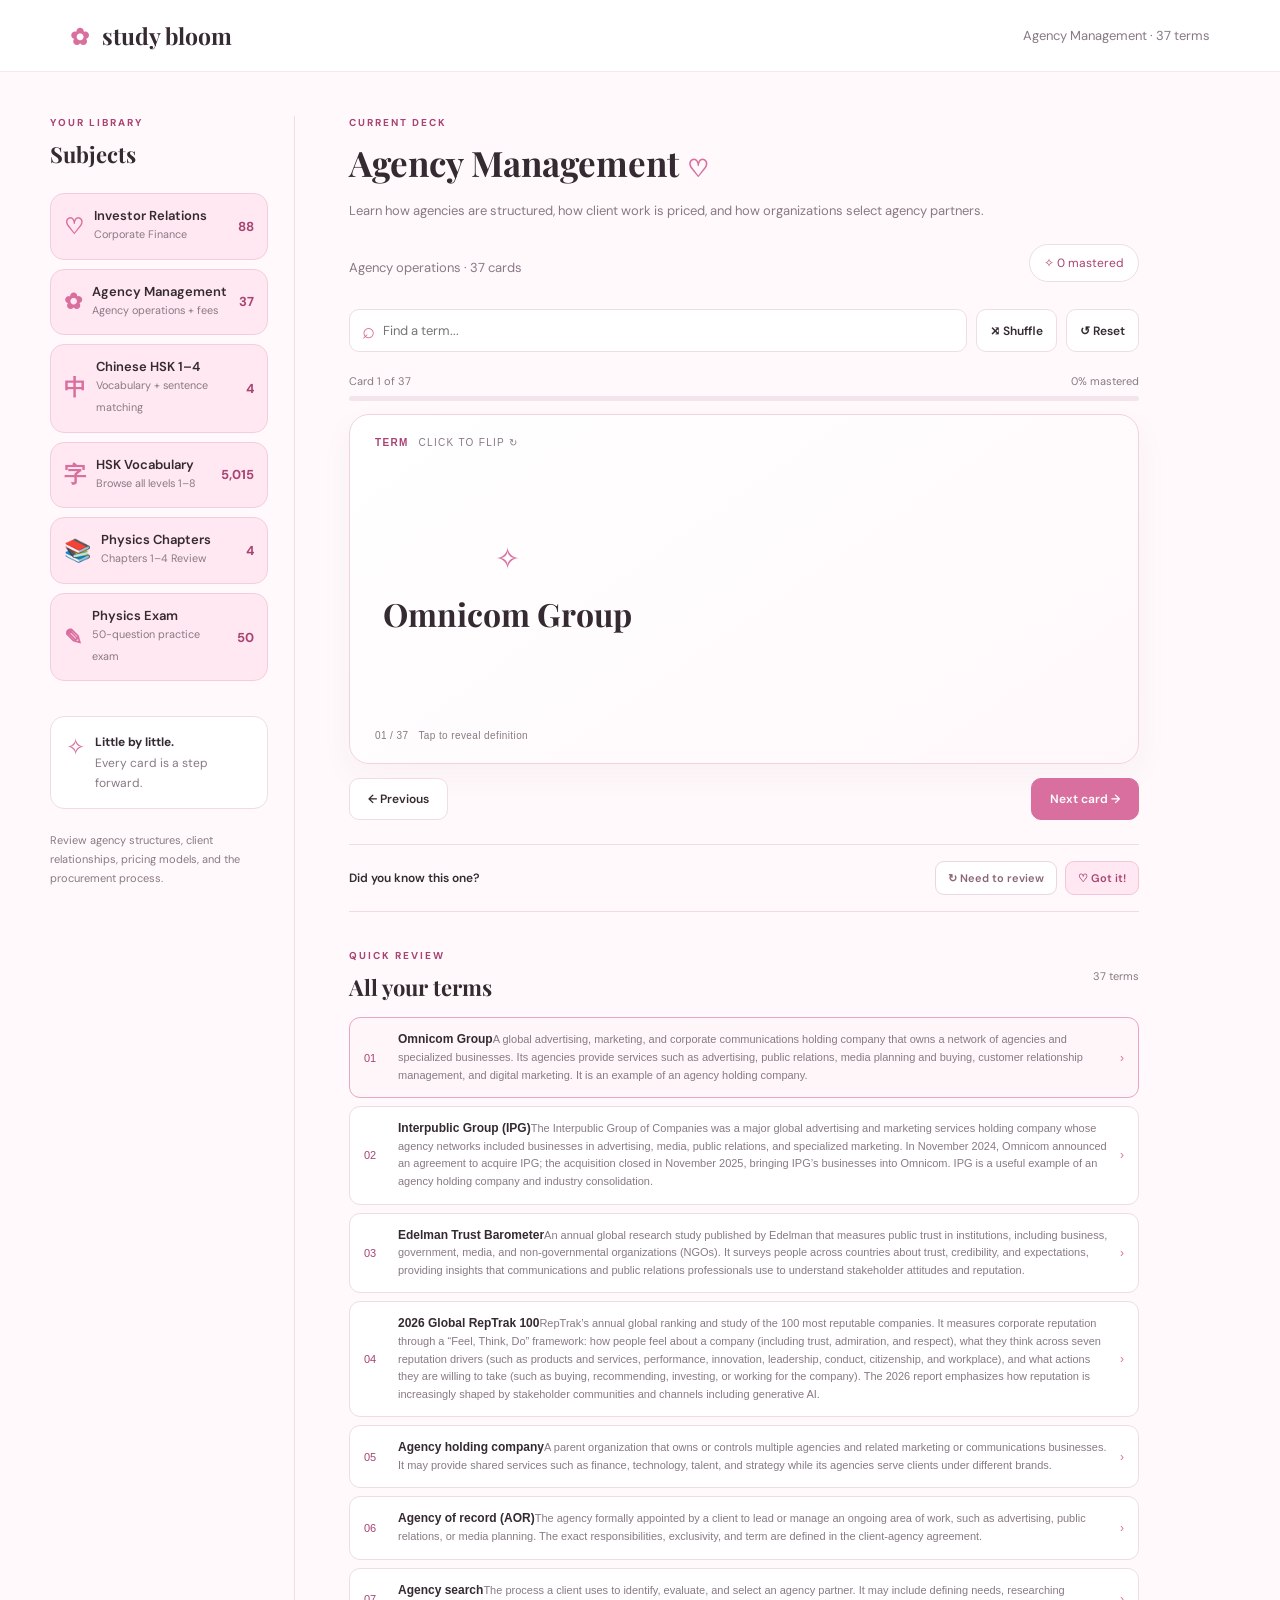
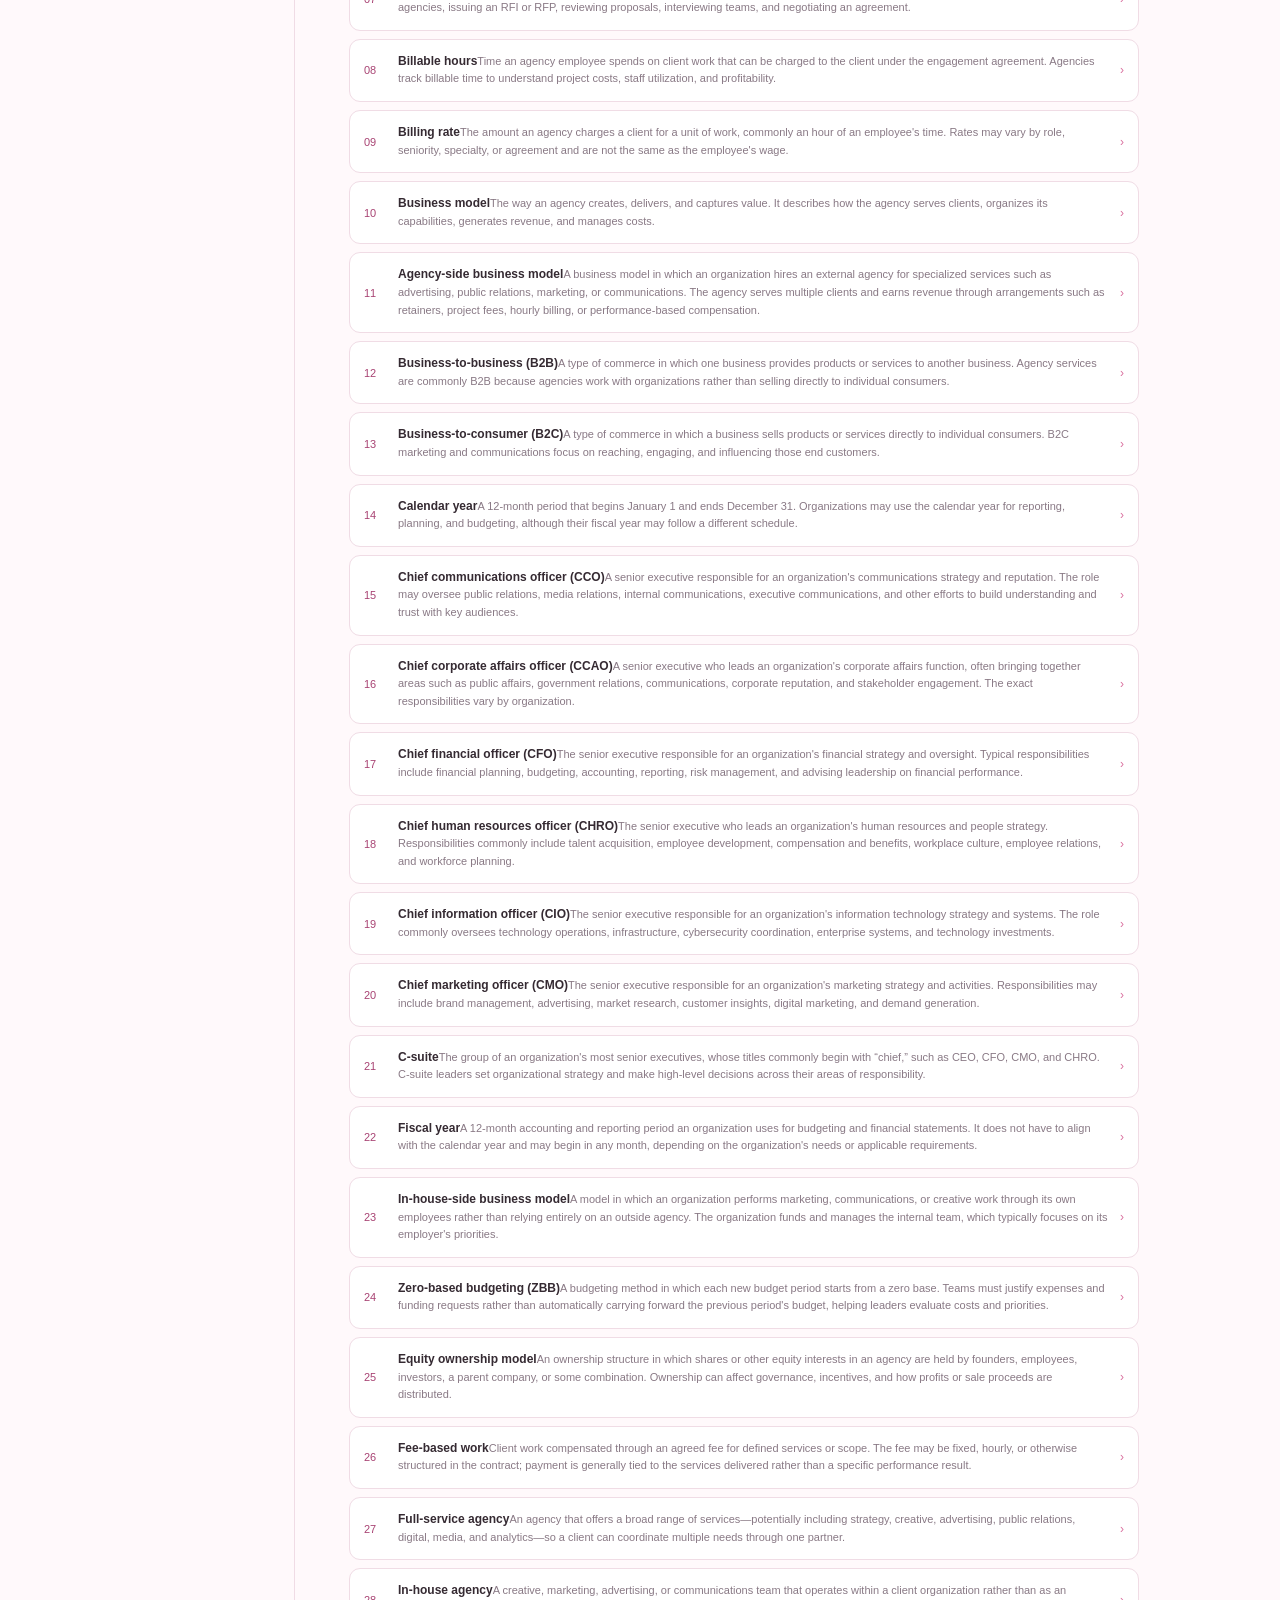
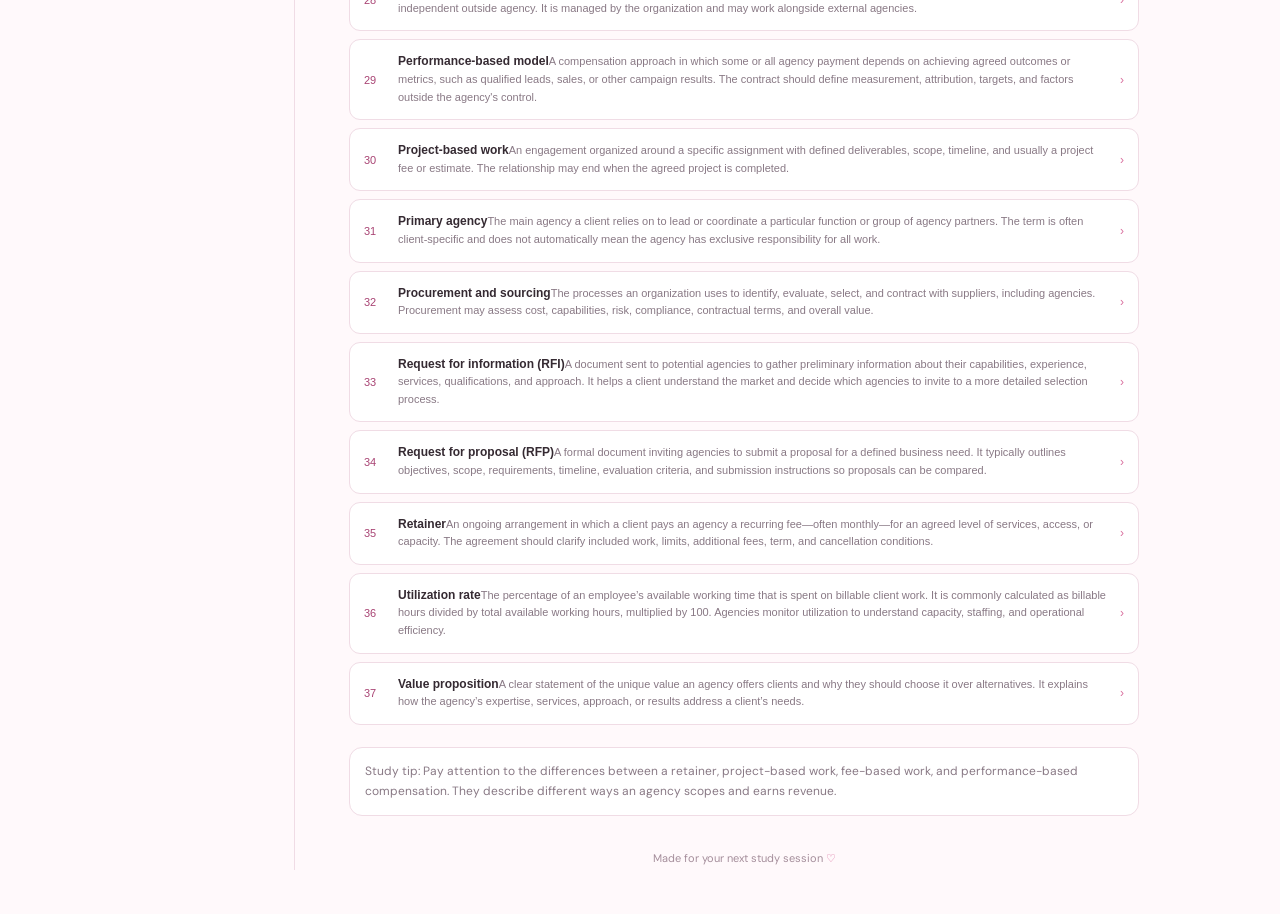
==== agency-management.html @ 9c2a90e3 "Add 2026 Global RepTrak 100 flashcard" ====
<!doctype html>
<html lang="en">
<head>
<meta charset="utf-8"><meta name="viewport" content="width=device-width, initial-scale=1">
<meta name="theme-color" content="#fff5f8">
<title>Agency Management | Study Bloom</title>
<link rel="stylesheet" href="style.css">
<style>
.agency-intro{margin:0 0 22px}.agency-intro p:last-child{max-width:680px;color:var(--muted);font-size:13px;line-height:1.8}
.agency-note{background:#fff;border:1px solid var(--line);border-radius:13px;padding:13px 15px;color:var(--muted);font-size:12px;line-height:1.7;margin-top:22px}
.subject-link{display:flex;align-items:center;gap:10px;text-decoration:none;color:inherit}
.flashcard{min-height:350px}
@media(max-width:760px){.flashcard{min-height:320px}}
</style>
</head>
<body>
<header class="topbar"><a class="brand" href="index.html"><span class="brand-icon">✿</span> study bloom</a><span class="top-note">Agency Management · 37 terms</span></header>
<main class="layout">
<aside class="sidebar">
<p class="eyebrow">YOUR LIBRARY</p><h2>Subjects</h2>
<a class="subject subject-link" href="index.html"><span>♡</span><span>Investor Relations<br><small>Corporate Finance</small></span><b>88</b></a>
<a class="subject subject-link" href="agency-management.html" aria-current="page" style="margin-top:9px"><span>✿</span><span>Agency Management<br><small>Agency operations + fees</small></span><b>37</b></a>
<a class="subject subject-link" href="chinese.html" style="margin-top:9px"><span>中</span><span>Chinese HSK 1–4<br><small>Vocabulary + sentence matching</small></span><b>4</b></a>
<a class="subject subject-link" href="vocabulary.html" style="margin-top:9px"><span>字</span><span>HSK Vocabulary<br><small>Browse all levels 1–8</small></span><b>5,015</b></a>
<a class="subject subject-link" href="physics.html" style="margin-top:9px"><span>📚</span><span>Physics Chapters<br><small>Chapters 1–4 Review</small></span><b>4</b></a>
<a class="subject subject-link" href="physics-exam.html" style="margin-top:9px"><span>✎</span><span>Physics Exam<br><small>50-question practice exam</small></span><b>50</b></a>
<div class="sidebar-tip"><span>✧</span><p><strong>Little by little.</strong><br>Every card is a step forward.</p></div>
<p class="small-note">Review agency structures, client relationships, pricing models, and the procurement process.</p>
</aside>
<section class="study">
<div class="agency-intro"><p class="eyebrow">CURRENT DECK</p><h1>Agency Management <span>♡</span></h1><p>Learn how agencies are structured, how client work is priced, and how organizations select agency partners.</p></div>
<div class="heading-row"><div><p class="subheading">Agency operations · 37 cards</p></div><div class="streak">✧ <span id="knownCount">0</span> mastered</div></div>
<div class="toolbar"><label class="search"><span>⌕</span><input id="search" placeholder="Find a term..." aria-label="Search terms"></label><button id="shuffle" class="soft-button">⤨ Shuffle</button><button id="reset" class="soft-button">↺ Reset</button></div>
<div class="progress-wrap"><div class="progress-label"><span id="progressText">Card 1 of 37</span><span id="percent">0% mastered</span></div><div class="progress-track"><div id="progressBar"></div></div></div>
<button class="flashcard" id="flashcard" aria-label="Flip flashcard" aria-pressed="false"><span class="card-top"><span id="sideLabel">TERM</span><span>CLICK TO FLIP ↻</span></span><span class="card-center"><span class="sparkle">✧</span><span id="cardText">Agency holding company</span></span><span class="card-bottom"><span id="cardIndex">01 / 37</span><span id="flipHint">Tap to reveal definition</span></span></button>
<div class="controls"><button class="nav-button" id="prev">← Previous</button><button class="nav-button primary" id="next">Next card →</button></div>
<div class="recall"><p>Did you know this one?</p><div><button class="recall-btn nope" id="review">↻ Need to review</button><button class="recall-btn yep" id="mastered">♡ Got it!</button></div></div>
<section class="all-cards"><div class="list-heading"><div><p class="eyebrow">QUICK REVIEW</p><h2>All your terms</h2></div><span id="listCount">37 terms</span></div><div id="termList" class="term-list"></div></section>
<div class="agency-note">Study tip: Pay attention to the differences between a retainer, project-based work, fee-based work, and performance-based compensation. They describe different ways an agency scopes and earns revenue.</div>
<footer>Made for your next study session <span>♡</span></footer>
</section></main>
<script>
const cards = [
{term:"Omnicom Group",definition:"A global advertising, marketing, and corporate communications holding company that owns a network of agencies and specialized businesses. Its agencies provide services such as advertising, public relations, media planning and buying, customer relationship management, and digital marketing. It is an example of an agency holding company."},
{term:"Interpublic Group (IPG)",definition:"The Interpublic Group of Companies was a major global advertising and marketing services holding company whose agency networks included businesses in advertising, media, public relations, and specialized marketing. In November 2024, Omnicom announced an agreement to acquire IPG; the acquisition closed in November 2025, bringing IPG’s businesses into Omnicom. IPG is a useful example of an agency holding company and industry consolidation."},
{term:"Edelman Trust Barometer",definition:"An annual global research study published by Edelman that measures public trust in institutions, including business, government, media, and non-governmental organizations (NGOs). It surveys people across countries about trust, credibility, and expectations, providing insights that communications and public relations professionals use to understand stakeholder attitudes and reputation."},
{term:"2026 Global RepTrak 100",definition:"RepTrak’s annual global ranking and study of the 100 most reputable companies. It measures corporate reputation through a “Feel, Think, Do” framework: how people feel about a company (including trust, admiration, and respect), what they think across seven reputation drivers (such as products and services, performance, innovation, leadership, conduct, citizenship, and workplace), and what actions they are willing to take (such as buying, recommending, investing, or working for the company). The 2026 report emphasizes how reputation is increasingly shaped by stakeholder communities and channels including generative AI."},
{term:"Agency holding company",definition:"A parent organization that owns or controls multiple agencies and related marketing or communications businesses. It may provide shared services such as finance, technology, talent, and strategy while its agencies serve clients under different brands."},
{term:"Agency of record (AOR)",definition:"The agency formally appointed by a client to lead or manage an ongoing area of work, such as advertising, public relations, or media planning. The exact responsibilities, exclusivity, and term are defined in the client-agency agreement."},
{term:"Agency search",definition:"The process a client uses to identify, evaluate, and select an agency partner. It may include defining needs, researching agencies, issuing an RFI or RFP, reviewing proposals, interviewing teams, and negotiating an agreement."},
{term:"Billable hours",definition:"Time an agency employee spends on client work that can be charged to the client under the engagement agreement. Agencies track billable time to understand project costs, staff utilization, and profitability."},
{term:"Billing rate",definition:"The amount an agency charges a client for a unit of work, commonly an hour of an employee's time. Rates may vary by role, seniority, specialty, or agreement and are not the same as the employee's wage."},
{term:"Business model",definition:"The way an agency creates, delivers, and captures value. It describes how the agency serves clients, organizes its capabilities, generates revenue, and manages costs."},
{term:"Agency-side business model",definition:"A business model in which an organization hires an external agency for specialized services such as advertising, public relations, marketing, or communications. The agency serves multiple clients and earns revenue through arrangements such as retainers, project fees, hourly billing, or performance-based compensation."},
{term:"Business-to-business (B2B)",definition:"A type of commerce in which one business provides products or services to another business. Agency services are commonly B2B because agencies work with organizations rather than selling directly to individual consumers."},
{term:"Business-to-consumer (B2C)",definition:"A type of commerce in which a business sells products or services directly to individual consumers. B2C marketing and communications focus on reaching, engaging, and influencing those end customers."},
{term:"Calendar year",definition:"A 12-month period that begins January 1 and ends December 31. Organizations may use the calendar year for reporting, planning, and budgeting, although their fiscal year may follow a different schedule."},
{term:"Chief communications officer (CCO)",definition:"A senior executive responsible for an organization's communications strategy and reputation. The role may oversee public relations, media relations, internal communications, executive communications, and other efforts to build understanding and trust with key audiences."},
{term:"Chief corporate affairs officer (CCAO)",definition:"A senior executive who leads an organization's corporate affairs function, often bringing together areas such as public affairs, government relations, communications, corporate reputation, and stakeholder engagement. The exact responsibilities vary by organization."},
{term:"Chief financial officer (CFO)",definition:"The senior executive responsible for an organization's financial strategy and oversight. Typical responsibilities include financial planning, budgeting, accounting, reporting, risk management, and advising leadership on financial performance."},
{term:"Chief human resources officer (CHRO)",definition:"The senior executive who leads an organization's human resources and people strategy. Responsibilities commonly include talent acquisition, employee development, compensation and benefits, workplace culture, employee relations, and workforce planning."},
{term:"Chief information officer (CIO)",definition:"The senior executive responsible for an organization's information technology strategy and systems. The role commonly oversees technology operations, infrastructure, cybersecurity coordination, enterprise systems, and technology investments."},
{term:"Chief marketing officer (CMO)",definition:"The senior executive responsible for an organization's marketing strategy and activities. Responsibilities may include brand management, advertising, market research, customer insights, digital marketing, and demand generation."},
{term:"C-suite",definition:"The group of an organization's most senior executives, whose titles commonly begin with “chief,” such as CEO, CFO, CMO, and CHRO. C-suite leaders set organizational strategy and make high-level decisions across their areas of responsibility."},
{term:"Fiscal year",definition:"A 12-month accounting and reporting period an organization uses for budgeting and financial statements. It does not have to align with the calendar year and may begin in any month, depending on the organization's needs or applicable requirements."},
{term:"In-house-side business model",definition:"A model in which an organization performs marketing, communications, or creative work through its own employees rather than relying entirely on an outside agency. The organization funds and manages the internal team, which typically focuses on its employer's priorities."},
{term:"Zero-based budgeting (ZBB)",definition:"A budgeting method in which each new budget period starts from a zero base. Teams must justify expenses and funding requests rather than automatically carrying forward the previous period's budget, helping leaders evaluate costs and priorities."},
{term:"Equity ownership model",definition:"An ownership structure in which shares or other equity interests in an agency are held by founders, employees, investors, a parent company, or some combination. Ownership can affect governance, incentives, and how profits or sale proceeds are distributed."},
{term:"Fee-based work",definition:"Client work compensated through an agreed fee for defined services or scope. The fee may be fixed, hourly, or otherwise structured in the contract; payment is generally tied to the services delivered rather than a specific performance result."},
{term:"Full-service agency",definition:"An agency that offers a broad range of services—potentially including strategy, creative, advertising, public relations, digital, media, and analytics—so a client can coordinate multiple needs through one partner."},
{term:"In-house agency",definition:"A creative, marketing, advertising, or communications team that operates within a client organization rather than as an independent outside agency. It is managed by the organization and may work alongside external agencies."},
{term:"Performance-based model",definition:"A compensation approach in which some or all agency payment depends on achieving agreed outcomes or metrics, such as qualified leads, sales, or other campaign results. The contract should define measurement, attribution, targets, and factors outside the agency's control."},
{term:"Project-based work",definition:"An engagement organized around a specific assignment with defined deliverables, scope, timeline, and usually a project fee or estimate. The relationship may end when the agreed project is completed."},
{term:"Primary agency",definition:"The main agency a client relies on to lead or coordinate a particular function or group of agency partners. The term is often client-specific and does not automatically mean the agency has exclusive responsibility for all work."},
{term:"Procurement and sourcing",definition:"The processes an organization uses to identify, evaluate, select, and contract with suppliers, including agencies. Procurement may assess cost, capabilities, risk, compliance, contractual terms, and overall value."},
{term:"Request for information (RFI)",definition:"A document sent to potential agencies to gather preliminary information about their capabilities, experience, services, qualifications, and approach. It helps a client understand the market and decide which agencies to invite to a more detailed selection process."},
{term:"Request for proposal (RFP)",definition:"A formal document inviting agencies to submit a proposal for a defined business need. It typically outlines objectives, scope, requirements, timeline, evaluation criteria, and submission instructions so proposals can be compared."},
{term:"Retainer",definition:"An ongoing arrangement in which a client pays an agency a recurring fee—often monthly—for an agreed level of services, access, or capacity. The agreement should clarify included work, limits, additional fees, term, and cancellation conditions."},
{term:"Utilization rate",definition:"The percentage of an employee’s available working time that is spent on billable client work. It is commonly calculated as billable hours divided by total available working hours, multiplied by 100. Agencies monitor utilization to understand capacity, staffing, and operational efficiency."},
{term:"Value proposition",definition:"A clear statement of the unique value an agency offers clients and why they should choose it over alternatives. It explains how the agency’s expertise, services, approach, or results address a client’s needs."}
];
const KEY="study-bloom-agency-management-v1";
let order=cards.map((_,i)=>i),current=0,flipped=false,filter="";
function load(){try{const p=JSON.parse(localStorage.getItem(KEY)||"{}");return{mastered:Array.isArray(p.mastered)?p.mastered.filter(i=>Number.isInteger(i)&&i>=0&&i<cards.length):[],review:Array.isArray(p.review)?p.review.filter(i=>Number.isInteger(i)&&i>=0&&i<cards.length):[]}}catch{return{mastered:[],review:[]}}}
let progress=load();const $=id=>document.getElementById(id);
function visible(){return order.filter(i=>(cards[i].term+" "+cards[i].definition).toLowerCase().includes(filter.toLowerCase()))}
function active(){const list=visible();return list.length?list[Math.min(current,list.length-1)]:-1}
function save(){localStorage.setItem(KEY,JSON.stringify(progress))}
function renderCard(){const list=visible(),idx=active();if(idx<0){$("cardText").textContent="No matching terms";$("sideLabel").textContent="SEARCH";$("cardIndex").textContent="—";$("progressText").textContent="0 cards found";$("flipHint").textContent="Try another search";$("flashcard").classList.remove("flipped");$("flashcard").setAttribute("aria-pressed","false");return}const c=cards[idx];$("cardText").textContent=flipped?c.definition:c.term;$("sideLabel").textContent=flipped?"DEFINITION":"TERM";$("cardIndex").textContent=String(current+1).padStart(2,"0")+" / "+list.length;$("progressText").textContent="Card "+(current+1)+" of "+list.length;$("flipHint").textContent=flipped?"Tap to see term":"Tap to reveal definition";$("flashcard").classList.toggle("flipped",flipped);$("flashcard").setAttribute("aria-pressed",String(flipped))}
function render(){const n=progress.mastered.length;$("knownCount").textContent=n;$("percent").textContent=Math.round(n/cards.length*100)+"% mastered";$("progressBar").style.width=(n/cards.length*100)+"%";renderCard();$("listCount").textContent=cards.length+" terms";const host=$("termList");host.innerHTML="";order.forEach((idx,n)=>{const c=cards[idx],row=document.createElement("button");row.className="term-row"+(progress.mastered.includes(idx)?" mastered":"")+(idx===active()?" selected":"");row.innerHTML='<span class="number">'+String(n+1).padStart(2,"0")+'</span><span class="term-content"><span class="term-name"></span><span class="term-def"></span></span><span class="status">'+(progress.mastered.includes(idx)?"♡":progress.review.includes(idx)?"↻":"›")+'</span>';row.querySelector(".term-name").textContent=c.term;row.querySelector(".term-def").textContent=c.definition;row.addEventListener("click",()=>{filter="";$("search").value="";current=order.indexOf(idx);flipped=false;render()});host.appendChild(row)})}
function go(d){const list=visible();if(!list.length)return;current=(current+d+list.length)%list.length;flipped=false;render()}
$("flashcard").addEventListener("click",()=>{if(active()<0)return;flipped=!flipped;renderCard()});$("prev").addEventListener("click",()=>go(-1));$("next").addEventListener("click",()=>go(1));
$("shuffle").addEventListener("click",()=>{for(let i=order.length-1;i>0;i--){const j=Math.floor(Math.random()*(i+1));[order[i],order[j]]=[order[j],order[i]]}current=0;flipped=false;render()});
$("reset").addEventListener("click",()=>{if(confirm("Reset your mastered/review progress for Agency Management?")){progress={mastered:[],review:[]};save();current=0;flipped=false;render()}});
$("search").addEventListener("input",e=>{filter=e.target.value;current=0;flipped=false;render()});
$("mastered").addEventListener("click",()=>{const i=active();if(i<0)return;progress.mastered=[...new Set([...progress.mastered,i])];progress.review=progress.review.filter(x=>x!==i);save();go(1)});
$("review").addEventListener("click",()=>{const i=active();if(i<0)return;progress.review=[...new Set([...progress.review,i])];progress.mastered=progress.mastered.filter(x=>x!==i);save();go(1)});
document.addEventListener("keydown",e=>{if(e.target.matches("input"))return;if(e.code==="Space"){e.preventDefault();$("flashcard").click()}if(e.key==="ArrowRight")go(1);if(e.key==="ArrowLeft")go(-1)});
render();
</script>
</body></html>
---- style.css ----
@import url('https://fonts.googleapis.com/css2?family=DM+Sans:wght@400;500;600;700&family=Playfair+Display:wght@600;700&display=swap');
:root{--pink:#d96f9e;--pink-dark:#a84373;--pink-soft:#ffe8f1;--ink:#352a32;--muted:#897985;--line:#f0dce5;--paper:#fff;--bg:#fff9fb}
*{box-sizing:border-box}body{margin:0;background:var(--bg);color:var(--ink);font-family:'DM Sans',sans-serif}.topbar{height:72px;padding:0 5.5%;display:flex;align-items:center;justify-content:space-between;border-bottom:1px solid #f5e8ee;background:#fff}.brand{font-family:'Playfair Display',serif;font-weight:700;font-size:23px;color:var(--ink);text-decoration:none}.brand-icon{color:var(--pink);margin-right:8px}.top-note{color:var(--muted);font-size:13px}.layout{max-width:1240px;margin:auto;display:grid;grid-template-columns:245px minmax(0,1fr);gap:54px;padding:44px 30px}.sidebar{border-right:1px solid var(--line);padding-right:26px;min-height:calc(100vh - 150px)}.eyebrow{font-size:10px;letter-spacing:2px;font-weight:700;color:var(--pink-dark);margin:0 0 10px}.sidebar h2,.all-cards h2{font:700 22px 'Playfair Display',serif;margin:0 0 24px}.subject{display:flex;width:100%;align-items:center;gap:10px;text-align:left;border:1px solid #f3cddd;background:var(--pink-soft);padding:13px;border-radius:14px;color:var(--ink);font:600 13px 'DM Sans';cursor:pointer}.subject>span:first-child{font-size:22px;color:var(--pink)}.subject small{font-weight:400;color:var(--muted);line-height:2}.subject b{margin-left:auto;color:var(--pink-dark)}.sidebar-tip{margin-top:35px;padding:15px;background:#fff;border:1px solid var(--line);border-radius:14px;display:flex;gap:10px;align-items:flex-start}.sidebar-tip>span{font-size:23px;color:var(--pink)}.sidebar-tip p{font-size:12px;line-height:1.7;color:var(--muted);margin:0}.sidebar-tip strong{color:var(--ink)}.small-note{font-size:11px;color:var(--muted);line-height:1.7;margin-top:22px}.small-note code{background:#f8eaf0;padding:2px 4px;border-radius:4px}.study{max-width:790px;width:100%;min-width:0}.heading-row,.list-heading{display:flex;justify-content:space-between;align-items:center;gap:15px}.h1,h1{font:700 clamp(26px,3vw,35px) 'Playfair Display',serif;margin:0}h1 span{font-family:'DM Sans';font-size:24px;color:var(--pink)}.subheading{margin:8px 0 0;color:var(--muted);font-size:13px}.streak{border:1px solid var(--line);background:#fff;border-radius:30px;padding:10px 14px;font-size:12px;color:var(--pink-dark);white-space:nowrap}.toolbar{display:flex;gap:9px;margin:27px 0 22px}.search{display:flex;align-items:center;gap:8px;border:1px solid var(--line);background:white;border-radius:10px;padding:0 12px;flex:1;min-width:100px;color:var(--pink);font-size:22px}.search input{border:0;outline:0;width:100%;font:13px 'DM Sans';padding:12px 0;color:var(--ink)}.soft-button,.nav-button{border:1px solid var(--line);background:#fff;border-radius:10px;padding:11px 13px;font:600 12px 'DM Sans';color:var(--ink);cursor:pointer;white-space:nowrap}.soft-button:hover,.nav-button:hover{border-color:var(--pink)}.progress-wrap{margin-bottom:13px}.progress-label{display:flex;justify-content:space-between;font-size:11px;color:var(--muted);margin-bottom:8px}.progress-track{height:5px;background:#f4e5ec;border-radius:9px;overflow:hidden}.progress-track div{height:100%;width:0;background:var(--pink);transition:width .25s}.flashcard{display:flex;flex-direction:column;justify-content:space-between;width:100%;min-height:330px;padding:22px 25px;border:1px solid #f1d3e0;border-radius:20px;background:linear-gradient(145deg,#fff 0%,#fff8fb 100%);box-shadow:0 12px 34px #7f31500b;text-align:left;color:var(--ink);cursor:pointer;transition:transform .18s,background .2s}.flashcard:hover{transform:translateY(-2px)}.flashcard.flipped{background:linear-gradient(145deg,#fff0f6,#fff)}.card-top,.card-bottom{display:flex;justify-content:space-between;gap:10px;color:var(--muted);font-size:10px;letter-spacing:1.3px}.card-top span:first-child{color:var(--pink-dark);font-weight:700}.card-center{display:flex;flex-direction:column;align-items:center;text-align:center;justify-content:center;gap:16px;padding:25px 8px}.sparkle{font-size:30px;color:var(--pink)}#cardText{font:700 clamp(23px,3.5vw,32px) 'Playfair Display',serif;line-height:1.4;max-width:600px}.flashcard.flipped #cardText{font:500 16px/1.85 'DM Sans',sans-serif;max-width:630px}.card-bottom{letter-spacing:.4px}.controls{display:flex;justify-content:space-between;margin-top:14px;gap:12px}.nav-button{padding:12px 18px}.nav-button.primary{background:var(--pink);color:white;border-color:var(--pink)}.nav-button.primary:hover{background:var(--pink-dark)}.recall{display:flex;justify-content:space-between;align-items:center;gap:12px;margin-top:24px;padding:16px 0;border-top:1px solid var(--line);border-bottom:1px solid var(--line)}.recall p{font-size:12px;font-weight:600;margin:0}.recall>div{display:flex;gap:8px}.recall-btn{padding:9px 12px;border-radius:9px;font:600 11px 'DM Sans';cursor:pointer}.nope{border:1px solid #e8d7e0;background:white;color:#8b6577}.yep{border:1px solid #f0c6d8;background:var(--pink-soft);color:var(--pink-dark)}.all-cards{margin-top:37px}.list-heading{margin-bottom:15px}.list-heading h2{margin-bottom:0}.list-heading>span{font-size:11px;color:var(--muted)}.term-list{display:grid;gap:8px}.term-row{display:flex;align-items:center;gap:12px;text-align:left;padding:13px 14px;border:1px solid var(--line);border-radius:11px;background:#fff;cursor:pointer;color:var(--ink)}.term-row:hover,.term-row.selected{border-color:#e7a6c3;background:#fff6fa}.term-row .number{font-size:11px;color:var(--pink-dark);min-width:22px}.term-row .term-name{font-size:12px;font-weight:600;flex:1}.term-row .status{font-size:12px;color:var(--pink)}.term-row .term-def{font-size:11px;line-height:1.6;color:var(--muted);margin-top:5px;font-weight:400}.term-row.mastered .term-name{text-decoration:line-through;text-decoration-color:#d96f9e}footer{text-align:center;color:#a58e9b;font-size:11px;padding:35px 0 5px}footer span{color:var(--pink)}.empty{padding:22px;text-align:center;color:var(--muted);font-size:13px}@media(max-width:760px){.layout{grid-template-columns:1fr;gap:25px;padding:25px 17px}.sidebar{border-right:0;border-bottom:1px solid var(--line);min-height:auto;padding:0 0 20px}.sidebar h2{margin-bottom:14px}.sidebar-tip,.small-note{display:none}.subject{max-width:340px}.topbar{padding:0 18px}.top-note{font-size:11px}.toolbar{flex-wrap:wrap}.search{flex-basis:100%}.flashcard{min-height:310px}.heading-row{align-items:flex-start}.streak{font-size:10px;padding:8px}.recall{align-items:flex-start;flex-direction:column}.recall>div{width:100%}.recall-btn{flex:1}}
/* Pink confetti celebration when a card is mastered */
.confetti-layer{position:fixed;inset:0;overflow:hidden;pointer-events:none;z-index:9999}
.confetti-piece{position:absolute;top:-32px;font-size:clamp(14px,2vw,24px);opacity:0;animation:confetti-fall 2.2s cubic-bezier(.15,.65,.3,1) var(--delay) forwards;filter:drop-shadow(0 2px 2px #a8437320)}
.confetti-piece:nth-child(5n+1){color:#d96f9e}.confetti-piece:nth-child(5n+2){color:#f2b8d0}.confetti-piece:nth-child(5n+3){color:#a84373}.confetti-piece:nth-child(5n+4){color:#e6a85c}.confetti-piece:nth-child(5n){color:#9e9acb}
@keyframes confetti-fall{0%{transform:translate3d(0,-10px,0) rotate(0);opacity:0}8%{opacity:1}100%{transform:translate3d(var(--drift),var(--fall-distance),0) rotate(var(--spin));opacity:0}}
@media(prefers-reduced-motion:reduce){.confetti-piece{animation:none!important}.confetti-layer{display:none}}
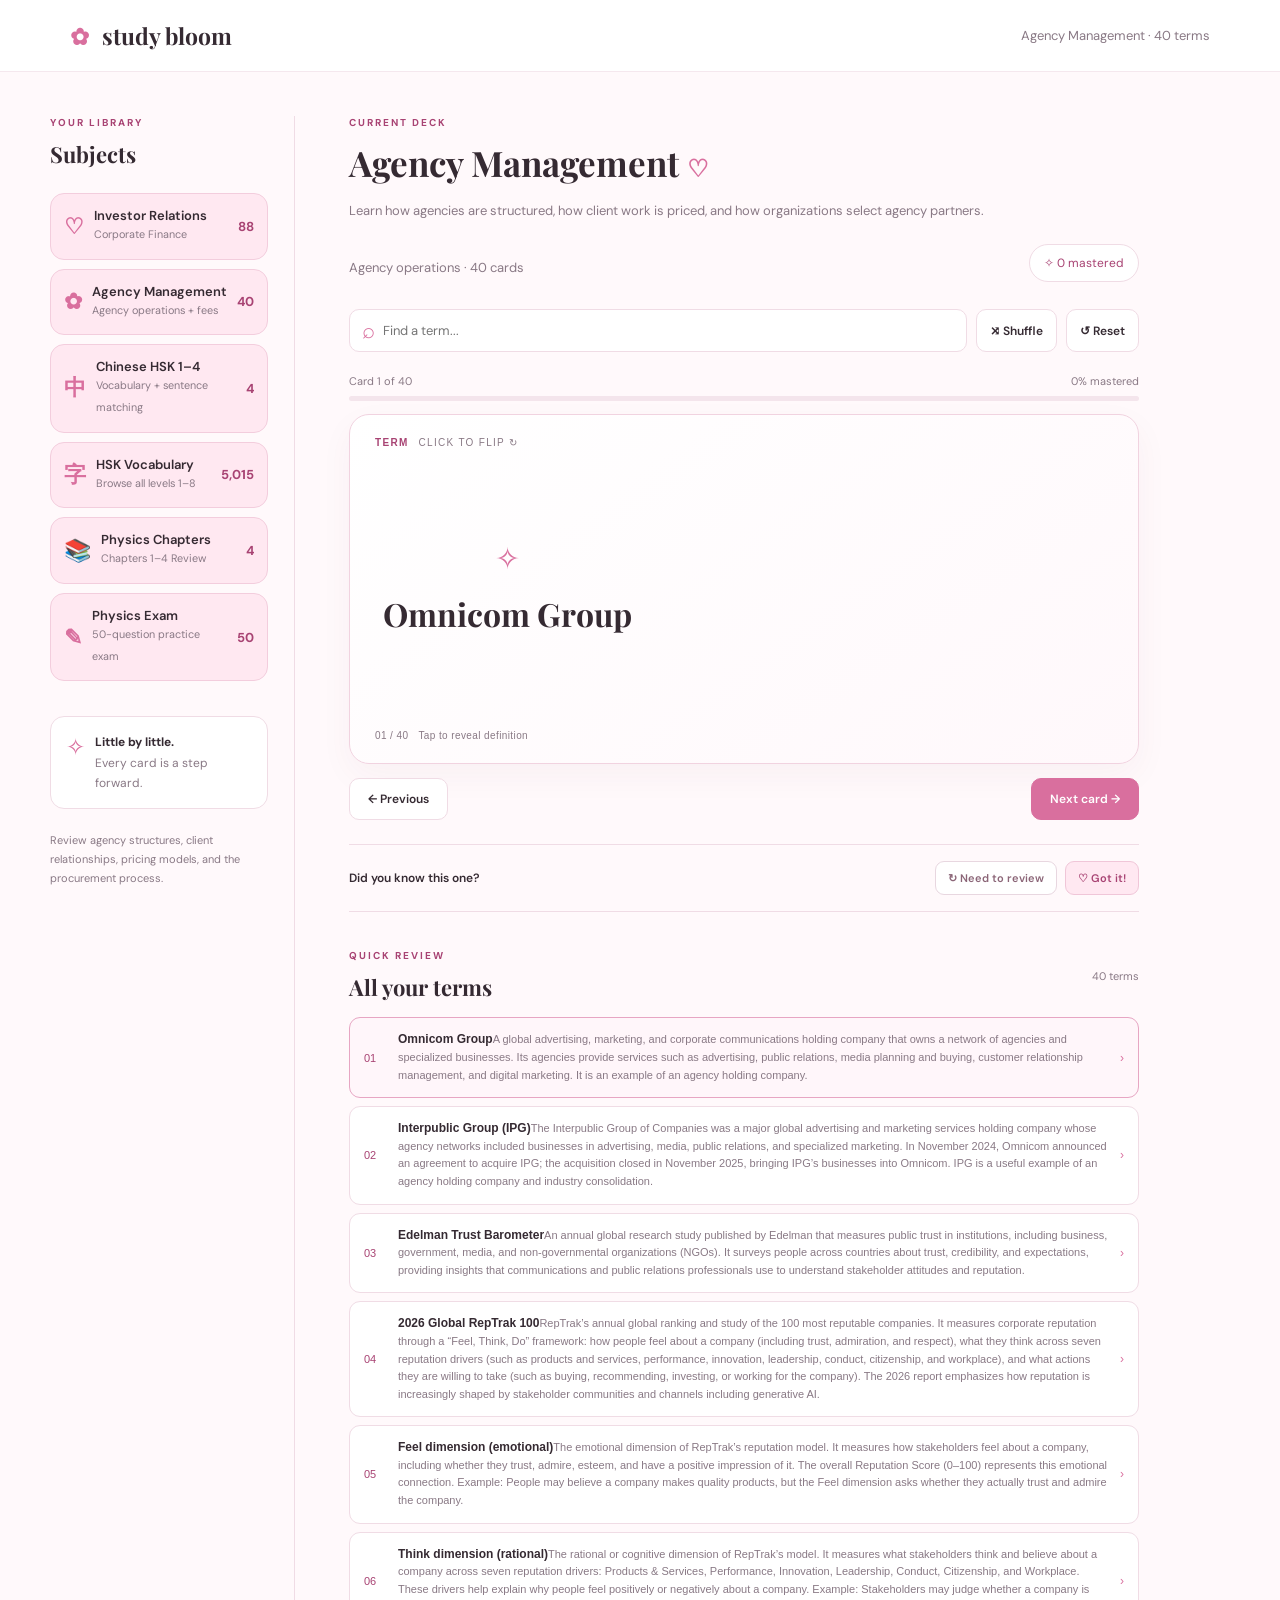
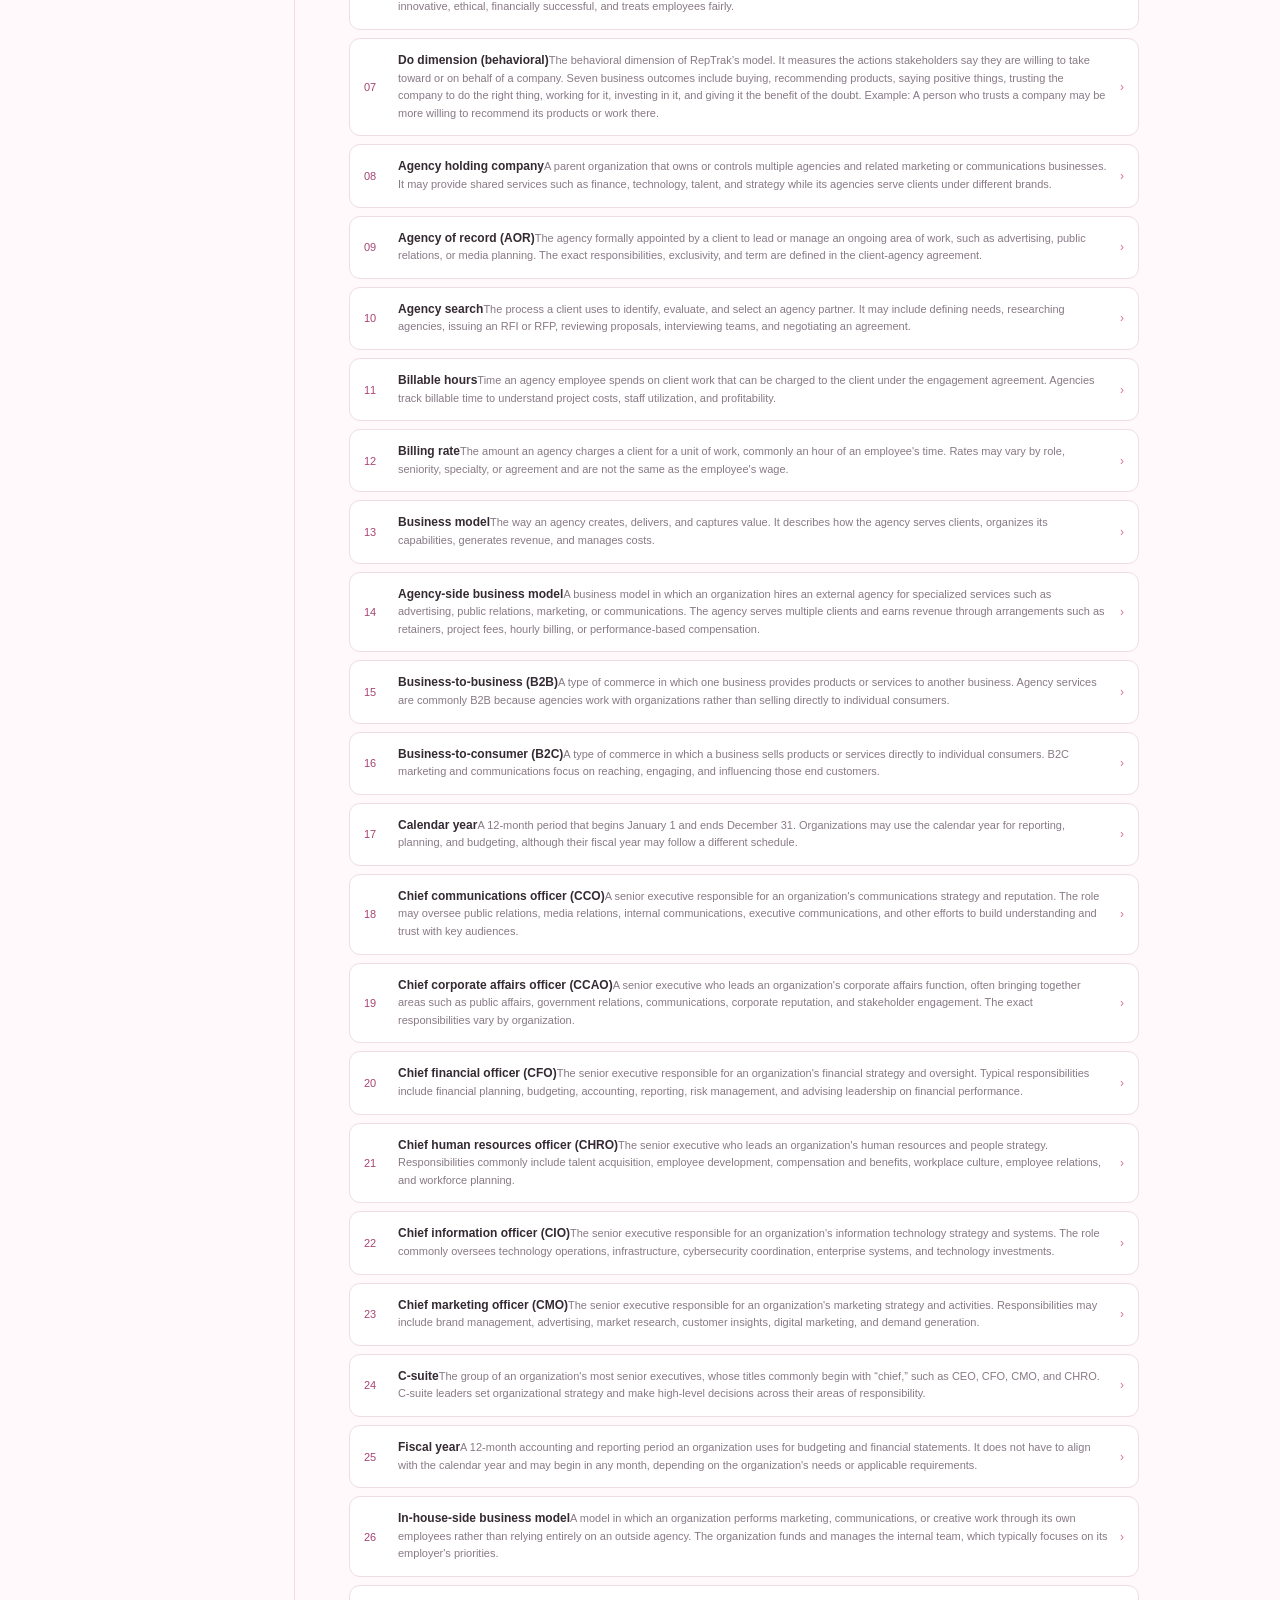
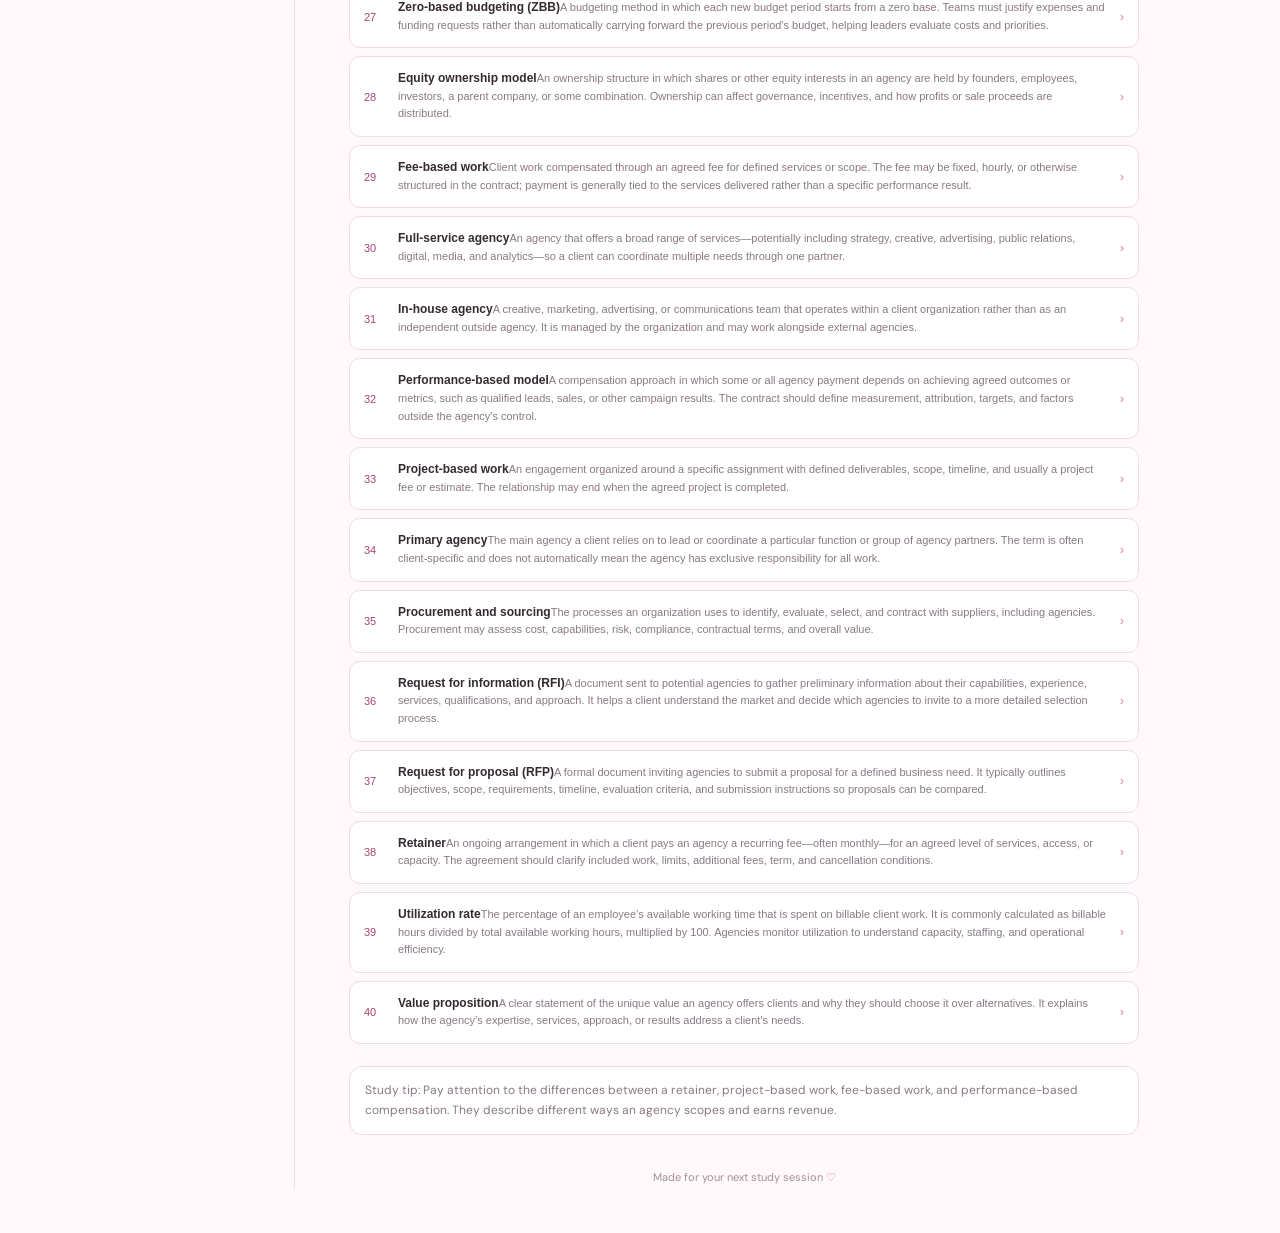
==== commit 3cc8ce00: "Add RepTrak Feel Think Do dimensions" ====
--- a/agency-management.html
+++ b/agency-management.html
@@ -14,12 +14,12 @@
 </style>
 </head>
 <body>
-<header class="topbar"><a class="brand" href="index.html"><span class="brand-icon">✿</span> study bloom</a><span class="top-note">Agency Management · 37 terms</span></header>
+<header class="topbar"><a class="brand" href="index.html"><span class="brand-icon">✿</span> study bloom</a><span class="top-note">Agency Management · 40 terms</span></header>
 <main class="layout">
 <aside class="sidebar">
 <p class="eyebrow">YOUR LIBRARY</p><h2>Subjects</h2>
 <a class="subject subject-link" href="index.html"><span>♡</span><span>Investor Relations<br><small>Corporate Finance</small></span><b>88</b></a>
-<a class="subject subject-link" href="agency-management.html" aria-current="page" style="margin-top:9px"><span>✿</span><span>Agency Management<br><small>Agency operations + fees</small></span><b>37</b></a>
+<a class="subject subject-link" href="agency-management.html" aria-current="page" style="margin-top:9px"><span>✿</span><span>Agency Management<br><small>Agency operations + fees</small></span><b>40</b></a>
 <a class="subject subject-link" href="chinese.html" style="margin-top:9px"><span>中</span><span>Chinese HSK 1–4<br><small>Vocabulary + sentence matching</small></span><b>4</b></a>
 <a class="subject subject-link" href="vocabulary.html" style="margin-top:9px"><span>字</span><span>HSK Vocabulary<br><small>Browse all levels 1–8</small></span><b>5,015</b></a>
 <a class="subject subject-link" href="physics.html" style="margin-top:9px"><span>📚</span><span>Physics Chapters<br><small>Chapters 1–4 Review</small></span><b>4</b></a>
@@ -29,13 +29,13 @@
 </aside>
 <section class="study">
 <div class="agency-intro"><p class="eyebrow">CURRENT DECK</p><h1>Agency Management <span>♡</span></h1><p>Learn how agencies are structured, how client work is priced, and how organizations select agency partners.</p></div>
-<div class="heading-row"><div><p class="subheading">Agency operations · 37 cards</p></div><div class="streak">✧ <span id="knownCount">0</span> mastered</div></div>
+<div class="heading-row"><div><p class="subheading">Agency operations · 40 cards</p></div><div class="streak">✧ <span id="knownCount">0</span> mastered</div></div>
 <div class="toolbar"><label class="search"><span>⌕</span><input id="search" placeholder="Find a term..." aria-label="Search terms"></label><button id="shuffle" class="soft-button">⤨ Shuffle</button><button id="reset" class="soft-button">↺ Reset</button></div>
-<div class="progress-wrap"><div class="progress-label"><span id="progressText">Card 1 of 37</span><span id="percent">0% mastered</span></div><div class="progress-track"><div id="progressBar"></div></div></div>
-<button class="flashcard" id="flashcard" aria-label="Flip flashcard" aria-pressed="false"><span class="card-top"><span id="sideLabel">TERM</span><span>CLICK TO FLIP ↻</span></span><span class="card-center"><span class="sparkle">✧</span><span id="cardText">Agency holding company</span></span><span class="card-bottom"><span id="cardIndex">01 / 37</span><span id="flipHint">Tap to reveal definition</span></span></button>
+<div class="progress-wrap"><div class="progress-label"><span id="progressText">Card 1 of 40</span><span id="percent">0% mastered</span></div><div class="progress-track"><div id="progressBar"></div></div></div>
+<button class="flashcard" id="flashcard" aria-label="Flip flashcard" aria-pressed="false"><span class="card-top"><span id="sideLabel">TERM</span><span>CLICK TO FLIP ↻</span></span><span class="card-center"><span class="sparkle">✧</span><span id="cardText">Agency holding company</span></span><span class="card-bottom"><span id="cardIndex">01 / 40</span><span id="flipHint">Tap to reveal definition</span></span></button>
 <div class="controls"><button class="nav-button" id="prev">← Previous</button><button class="nav-button primary" id="next">Next card →</button></div>
 <div class="recall"><p>Did you know this one?</p><div><button class="recall-btn nope" id="review">↻ Need to review</button><button class="recall-btn yep" id="mastered">♡ Got it!</button></div></div>
-<section class="all-cards"><div class="list-heading"><div><p class="eyebrow">QUICK REVIEW</p><h2>All your terms</h2></div><span id="listCount">37 terms</span></div><div id="termList" class="term-list"></div></section>
+<section class="all-cards"><div class="list-heading"><div><p class="eyebrow">QUICK REVIEW</p><h2>All your terms</h2></div><span id="listCount">40 terms</span></div><div id="termList" class="term-list"></div></section>
 <div class="agency-note">Study tip: Pay attention to the differences between a retainer, project-based work, fee-based work, and performance-based compensation. They describe different ways an agency scopes and earns revenue.</div>
 <footer>Made for your next study session <span>♡</span></footer>
 </section></main>
@@ -45,6 +45,9 @@
 {term:"Interpublic Group (IPG)",definition:"The Interpublic Group of Companies was a major global advertising and marketing services holding company whose agency networks included businesses in advertising, media, public relations, and specialized marketing. In November 2024, Omnicom announced an agreement to acquire IPG; the acquisition closed in November 2025, bringing IPG’s businesses into Omnicom. IPG is a useful example of an agency holding company and industry consolidation."},
 {term:"Edelman Trust Barometer",definition:"An annual global research study published by Edelman that measures public trust in institutions, including business, government, media, and non-governmental organizations (NGOs). It surveys people across countries about trust, credibility, and expectations, providing insights that communications and public relations professionals use to understand stakeholder attitudes and reputation."},
 {term:"2026 Global RepTrak 100",definition:"RepTrak’s annual global ranking and study of the 100 most reputable companies. It measures corporate reputation through a “Feel, Think, Do” framework: how people feel about a company (including trust, admiration, and respect), what they think across seven reputation drivers (such as products and services, performance, innovation, leadership, conduct, citizenship, and workplace), and what actions they are willing to take (such as buying, recommending, investing, or working for the company). The 2026 report emphasizes how reputation is increasingly shaped by stakeholder communities and channels including generative AI."},
+{term:"Feel dimension (emotional)",definition:"The emotional dimension of RepTrak’s reputation model. It measures how stakeholders feel about a company, including whether they trust, admire, esteem, and have a positive impression of it. The overall Reputation Score (0–100) represents this emotional connection. Example: People may believe a company makes quality products, but the Feel dimension asks whether they actually trust and admire the company."},
+{term:"Think dimension (rational)",definition:"The rational or cognitive dimension of RepTrak’s model. It measures what stakeholders think and believe about a company across seven reputation drivers: Products & Services, Performance, Innovation, Leadership, Conduct, Citizenship, and Workplace. These drivers help explain why people feel positively or negatively about a company. Example: Stakeholders may judge whether a company is innovative, ethical, financially successful, and treats employees fairly."},
+{term:"Do dimension (behavioral)",definition:"The behavioral dimension of RepTrak’s model. It measures the actions stakeholders say they are willing to take toward or on behalf of a company. Seven business outcomes include buying, recommending products, saying positive things, trusting the company to do the right thing, working for it, investing in it, and giving it the benefit of the doubt. Example: A person who trusts a company may be more willing to recommend its products or work there."},
 {term:"Agency holding company",definition:"A parent organization that owns or controls multiple agencies and related marketing or communications businesses. It may provide shared services such as finance, technology, talent, and strategy while its agencies serve clients under different brands."},
 {term:"Agency of record (AOR)",definition:"The agency formally appointed by a client to lead or manage an ongoing area of work, such as advertising, public relations, or media planning. The exact responsibilities, exclusivity, and term are defined in the client-agency agreement."},
 {term:"Agency search",definition:"The process a client uses to identify, evaluate, and select an agency partner. It may include defining needs, researching agencies, issuing an RFI or RFP, reviewing proposals, interviewing teams, and negotiating an agreement."},
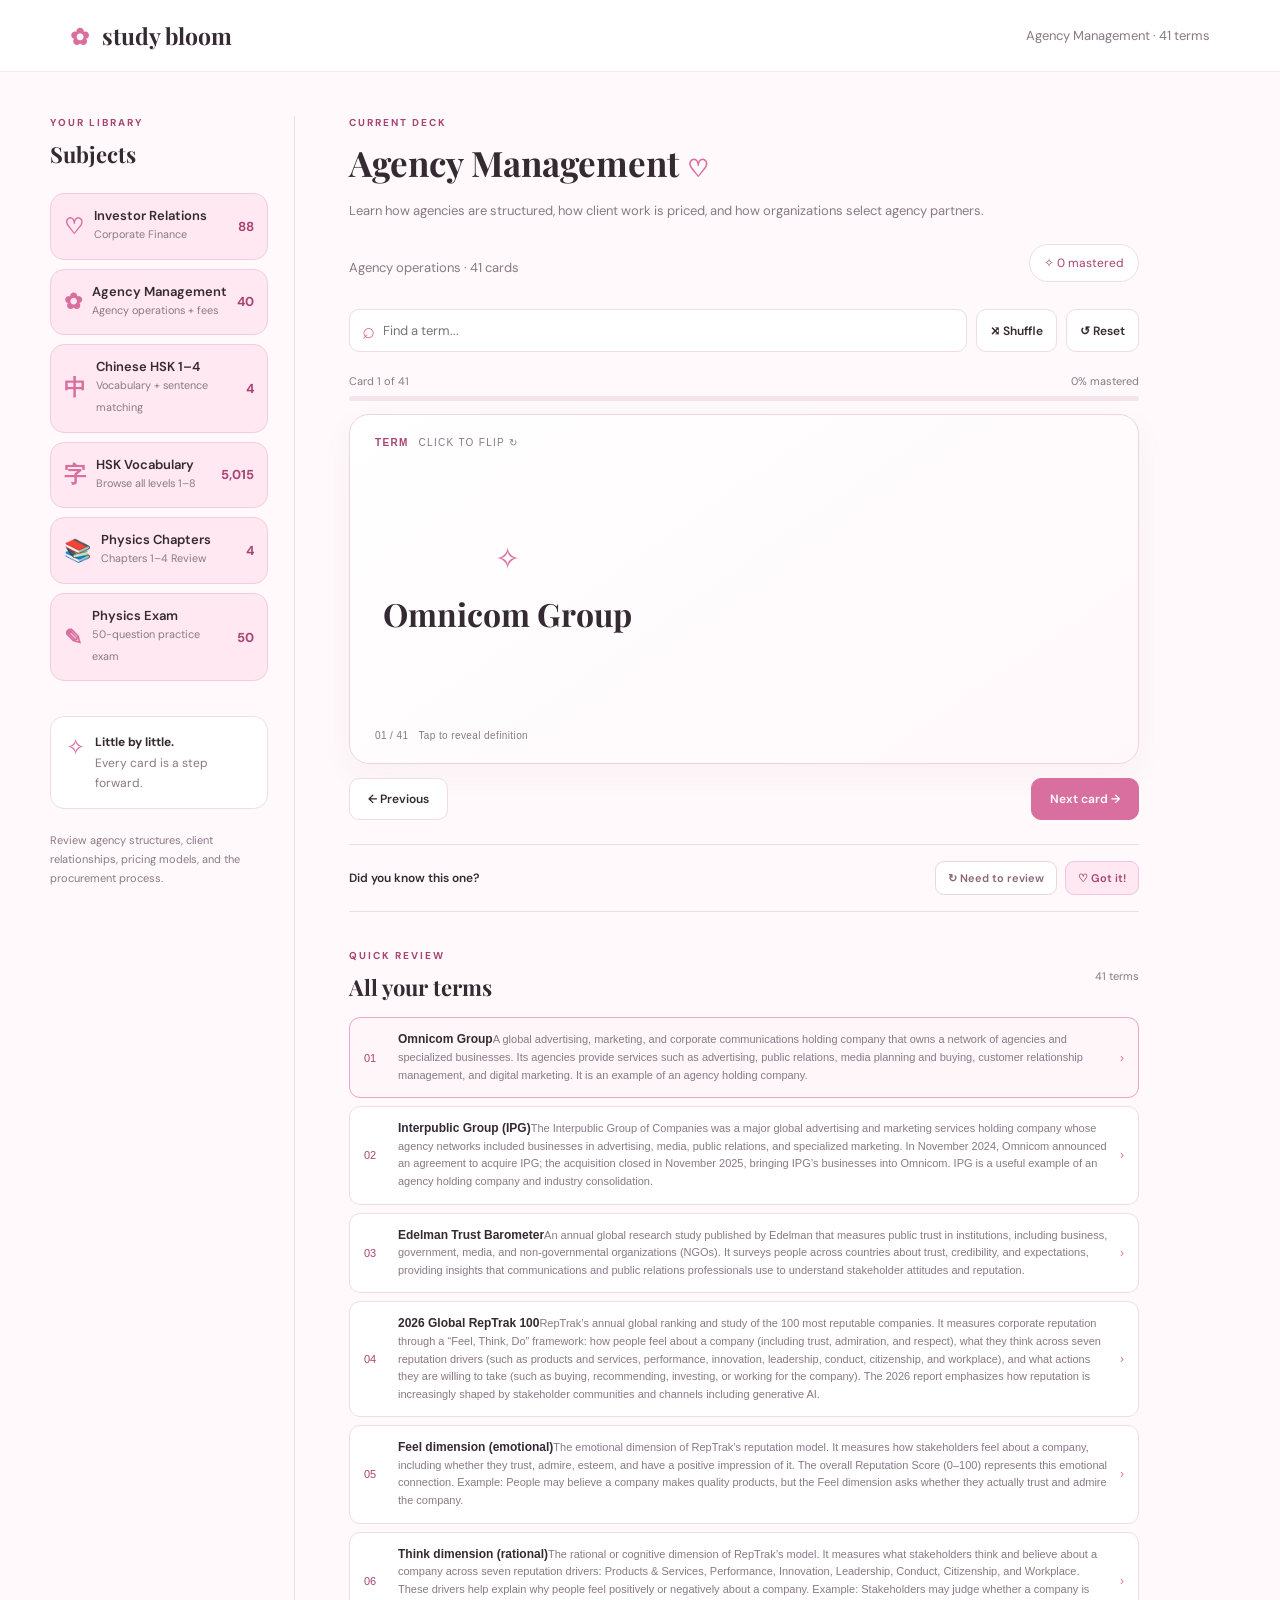
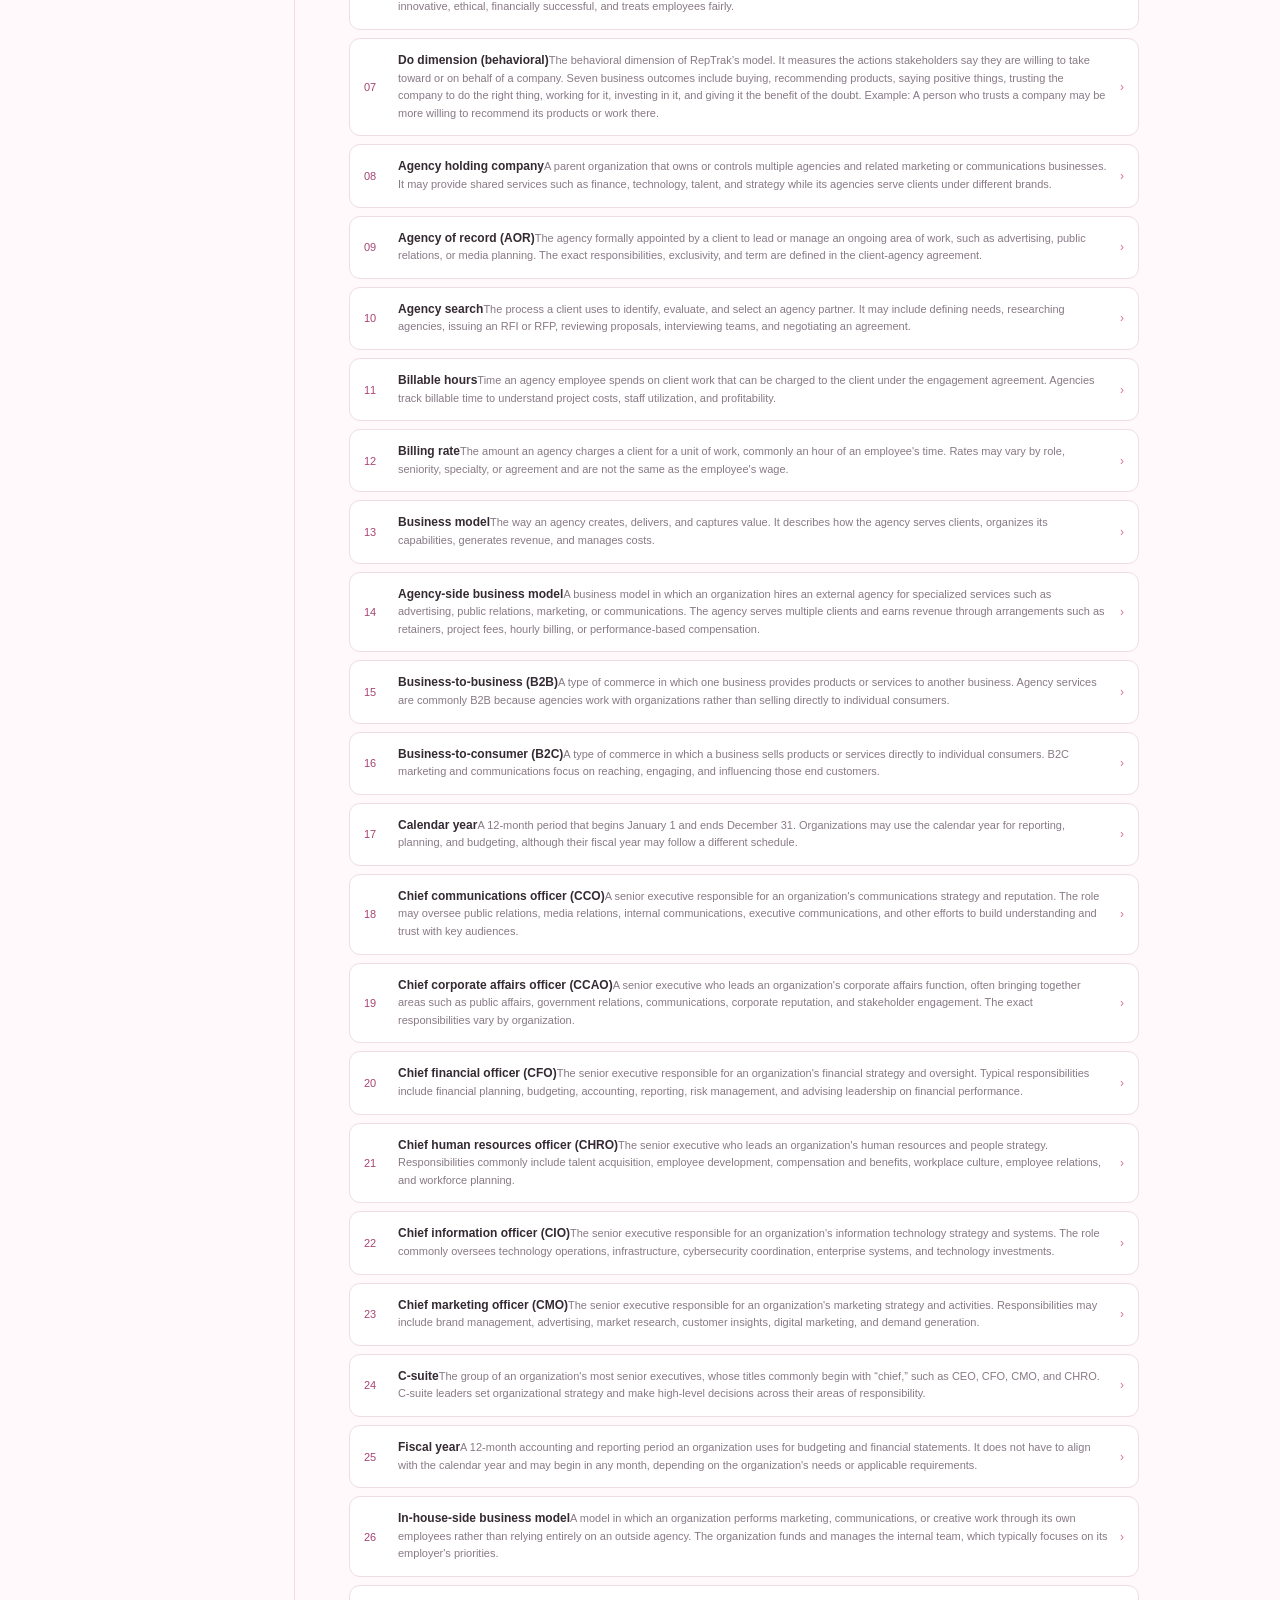
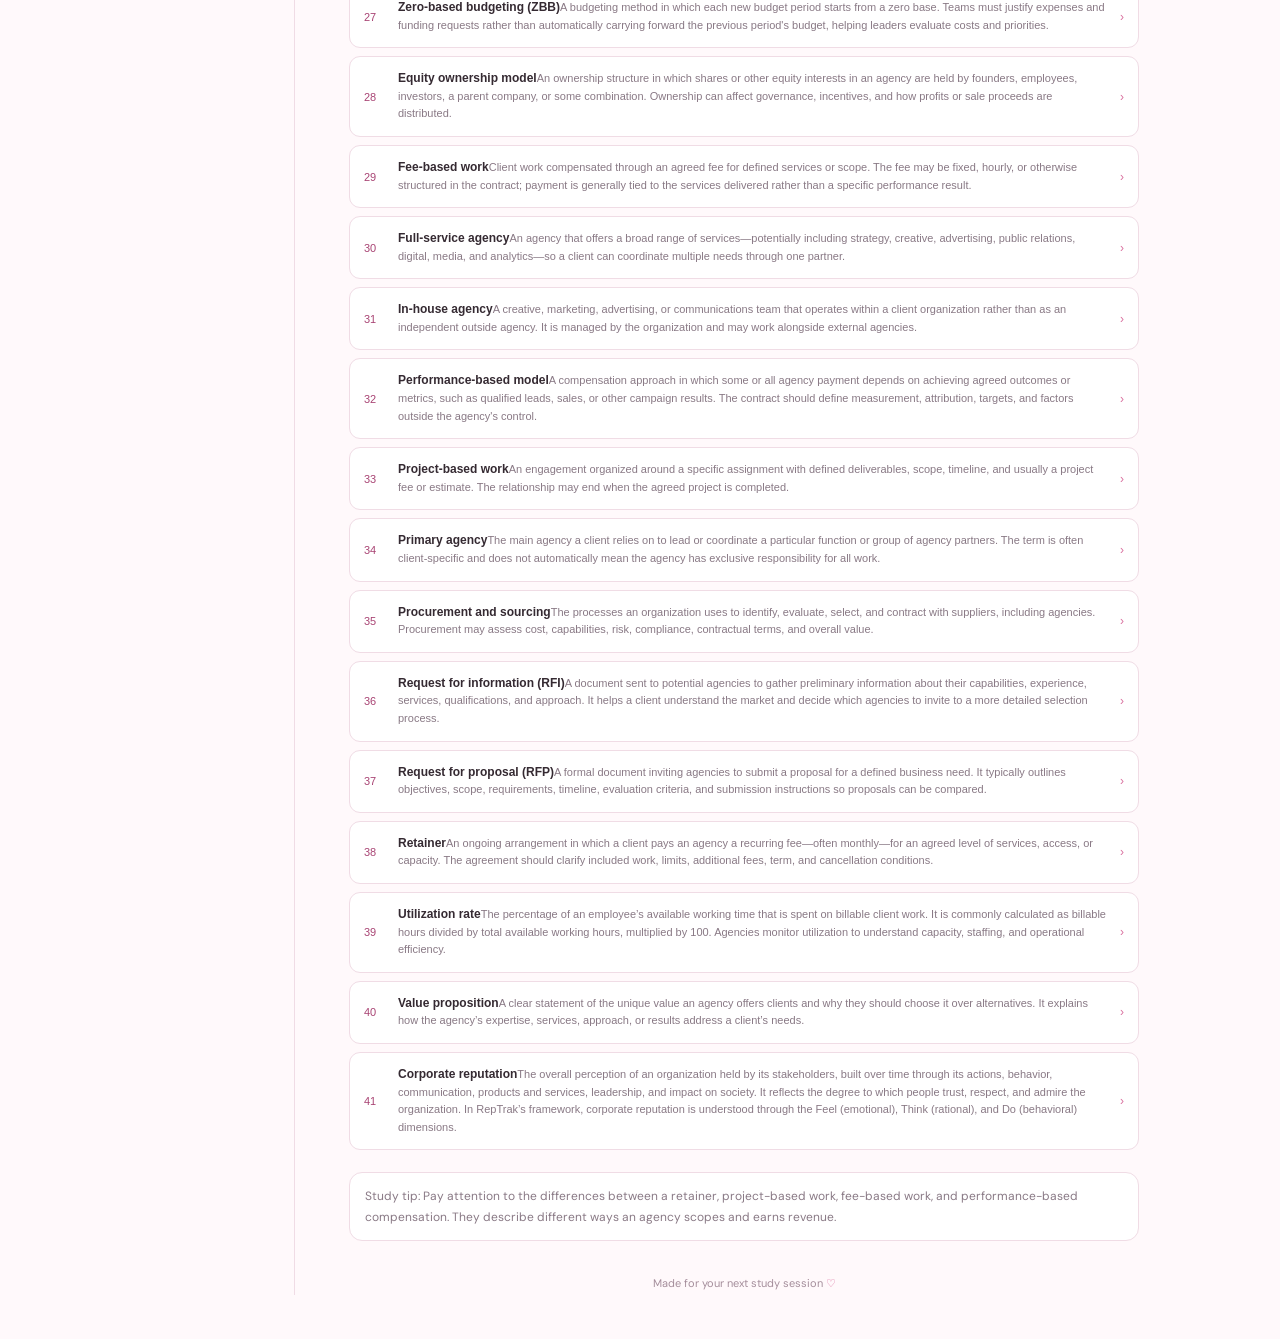
==== commit 5433090d: "Add corporate reputation flashcard" ====
--- a/agency-management.html
+++ b/agency-management.html
@@ -14,7 +14,7 @@
 </style>
 </head>
 <body>
-<header class="topbar"><a class="brand" href="index.html"><span class="brand-icon">✿</span> study bloom</a><span class="top-note">Agency Management · 40 terms</span></header>
+<header class="topbar"><a class="brand" href="index.html"><span class="brand-icon">✿</span> study bloom</a><span class="top-note">Agency Management · 41 terms</span></header>
 <main class="layout">
 <aside class="sidebar">
 <p class="eyebrow">YOUR LIBRARY</p><h2>Subjects</h2>
@@ -29,13 +29,13 @@
 </aside>
 <section class="study">
 <div class="agency-intro"><p class="eyebrow">CURRENT DECK</p><h1>Agency Management <span>♡</span></h1><p>Learn how agencies are structured, how client work is priced, and how organizations select agency partners.</p></div>
-<div class="heading-row"><div><p class="subheading">Agency operations · 40 cards</p></div><div class="streak">✧ <span id="knownCount">0</span> mastered</div></div>
+<div class="heading-row"><div><p class="subheading">Agency operations · 41 cards</p></div><div class="streak">✧ <span id="knownCount">0</span> mastered</div></div>
 <div class="toolbar"><label class="search"><span>⌕</span><input id="search" placeholder="Find a term..." aria-label="Search terms"></label><button id="shuffle" class="soft-button">⤨ Shuffle</button><button id="reset" class="soft-button">↺ Reset</button></div>
-<div class="progress-wrap"><div class="progress-label"><span id="progressText">Card 1 of 40</span><span id="percent">0% mastered</span></div><div class="progress-track"><div id="progressBar"></div></div></div>
-<button class="flashcard" id="flashcard" aria-label="Flip flashcard" aria-pressed="false"><span class="card-top"><span id="sideLabel">TERM</span><span>CLICK TO FLIP ↻</span></span><span class="card-center"><span class="sparkle">✧</span><span id="cardText">Agency holding company</span></span><span class="card-bottom"><span id="cardIndex">01 / 40</span><span id="flipHint">Tap to reveal definition</span></span></button>
+<div class="progress-wrap"><div class="progress-label"><span id="progressText">Card 1 of 41</span><span id="percent">0% mastered</span></div><div class="progress-track"><div id="progressBar"></div></div></div>
+<button class="flashcard" id="flashcard" aria-label="Flip flashcard" aria-pressed="false"><span class="card-top"><span id="sideLabel">TERM</span><span>CLICK TO FLIP ↻</span></span><span class="card-center"><span class="sparkle">✧</span><span id="cardText">Agency holding company</span></span><span class="card-bottom"><span id="cardIndex">01 / 41</span><span id="flipHint">Tap to reveal definition</span></span></button>
 <div class="controls"><button class="nav-button" id="prev">← Previous</button><button class="nav-button primary" id="next">Next card →</button></div>
 <div class="recall"><p>Did you know this one?</p><div><button class="recall-btn nope" id="review">↻ Need to review</button><button class="recall-btn yep" id="mastered">♡ Got it!</button></div></div>
-<section class="all-cards"><div class="list-heading"><div><p class="eyebrow">QUICK REVIEW</p><h2>All your terms</h2></div><span id="listCount">40 terms</span></div><div id="termList" class="term-list"></div></section>
+<section class="all-cards"><div class="list-heading"><div><p class="eyebrow">QUICK REVIEW</p><h2>All your terms</h2></div><span id="listCount">41 terms</span></div><div id="termList" class="term-list"></div></section>
 <div class="agency-note">Study tip: Pay attention to the differences between a retainer, project-based work, fee-based work, and performance-based compensation. They describe different ways an agency scopes and earns revenue.</div>
 <footer>Made for your next study session <span>♡</span></footer>
 </section></main>
@@ -80,7 +80,8 @@
 {term:"Request for proposal (RFP)",definition:"A formal document inviting agencies to submit a proposal for a defined business need. It typically outlines objectives, scope, requirements, timeline, evaluation criteria, and submission instructions so proposals can be compared."},
 {term:"Retainer",definition:"An ongoing arrangement in which a client pays an agency a recurring fee—often monthly—for an agreed level of services, access, or capacity. The agreement should clarify included work, limits, additional fees, term, and cancellation conditions."},
 {term:"Utilization rate",definition:"The percentage of an employee’s available working time that is spent on billable client work. It is commonly calculated as billable hours divided by total available working hours, multiplied by 100. Agencies monitor utilization to understand capacity, staffing, and operational efficiency."},
-{term:"Value proposition",definition:"A clear statement of the unique value an agency offers clients and why they should choose it over alternatives. It explains how the agency’s expertise, services, approach, or results address a client’s needs."}
+{term:"Value proposition",definition:"A clear statement of the unique value an agency offers clients and why they should choose it over alternatives. It explains how the agency’s expertise, services, approach, or results address a client’s needs."},
+{term:"Corporate reputation",definition:"The overall perception of an organization held by its stakeholders, built over time through its actions, behavior, communication, products and services, leadership, and impact on society. It reflects the degree to which people trust, respect, and admire the organization. In RepTrak’s framework, corporate reputation is understood through the Feel (emotional), Think (rational), and Do (behavioral) dimensions."}
 ];
 const KEY="study-bloom-agency-management-v1";
 let order=cards.map((_,i)=>i),current=0,flipped=false,filter="";
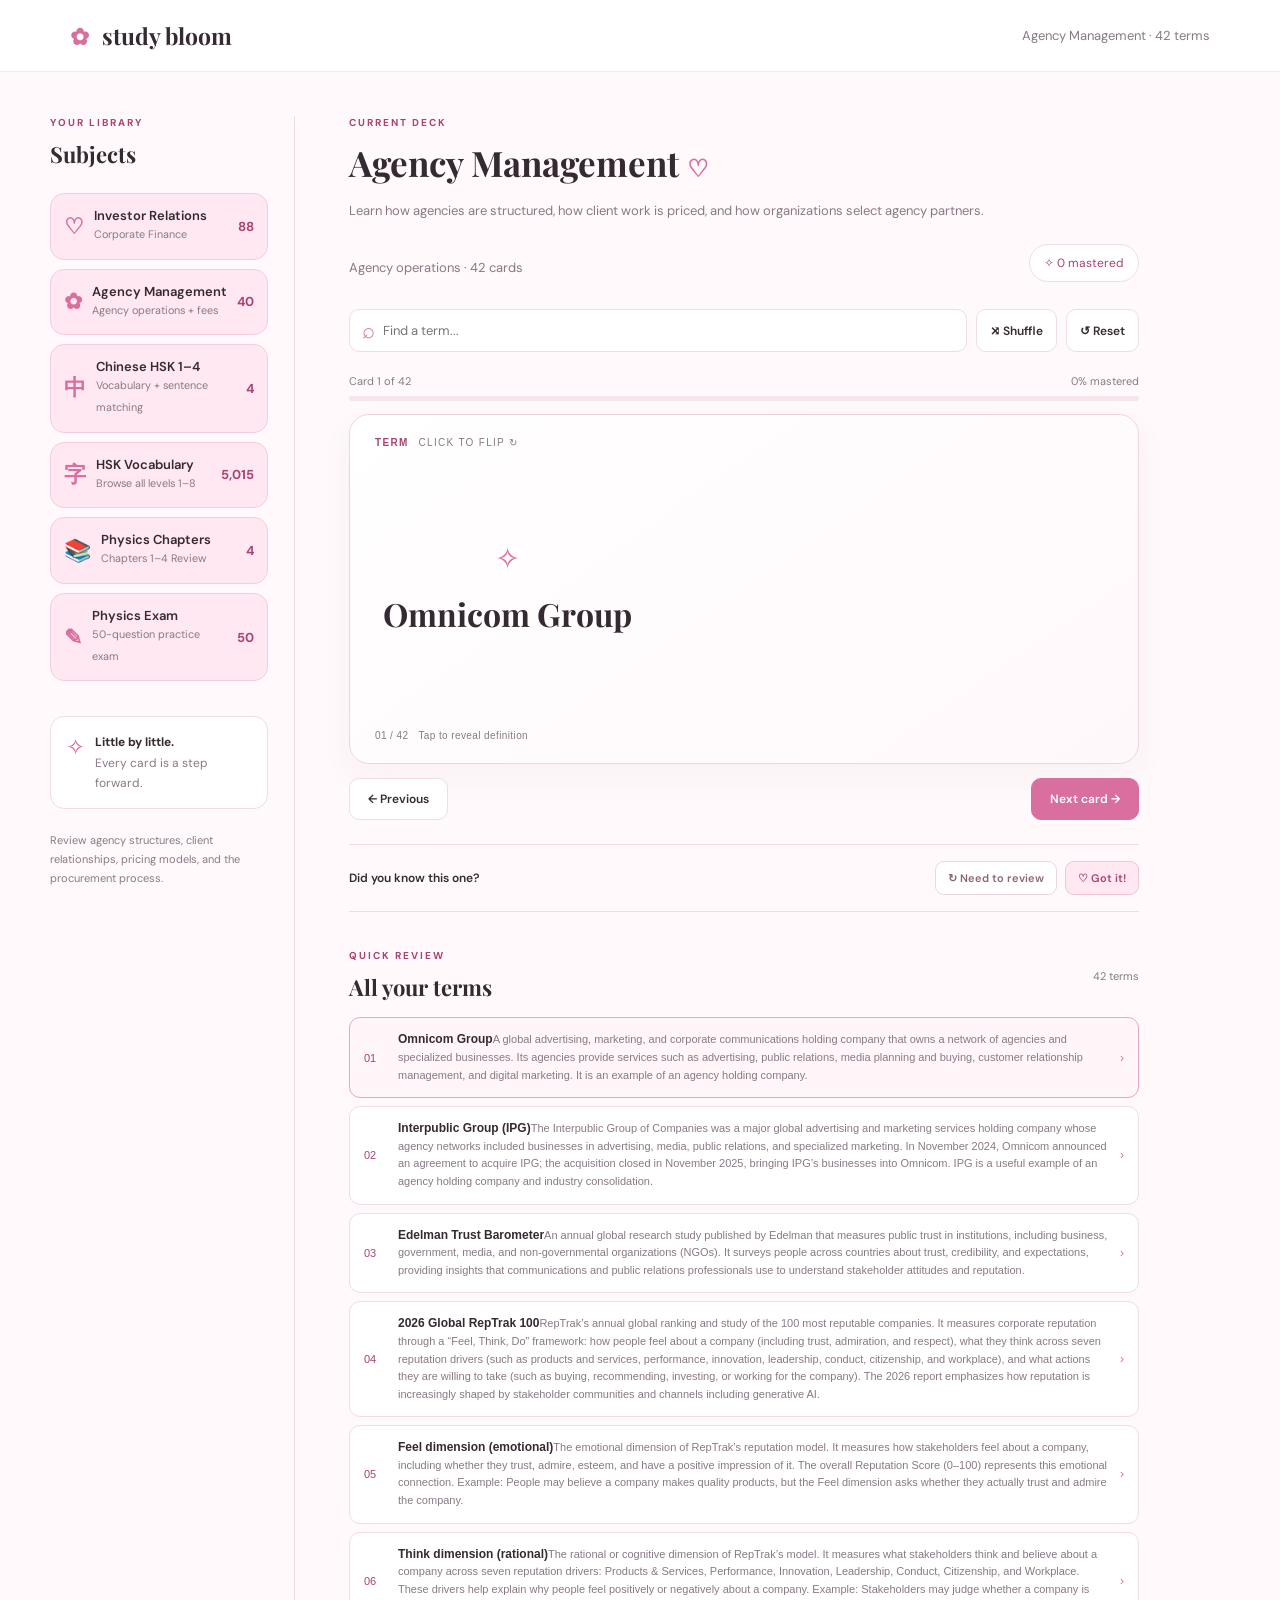
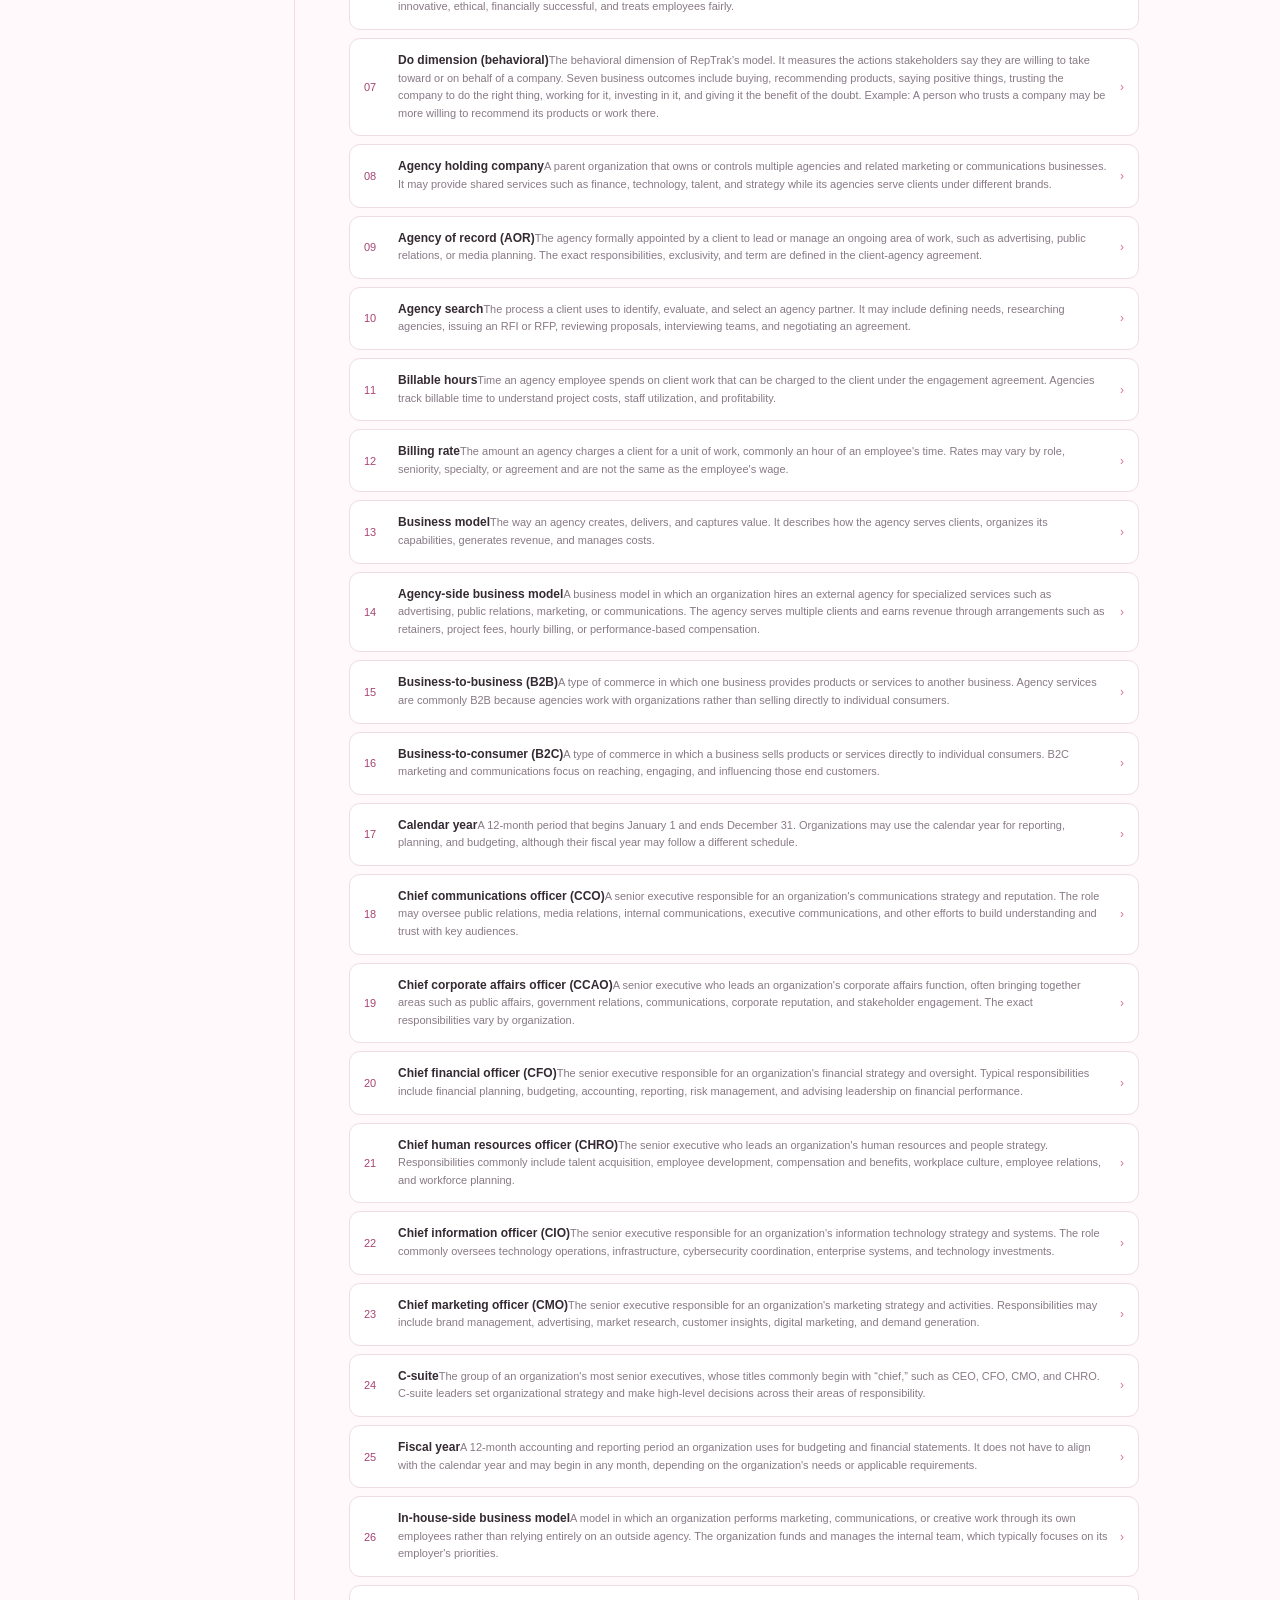
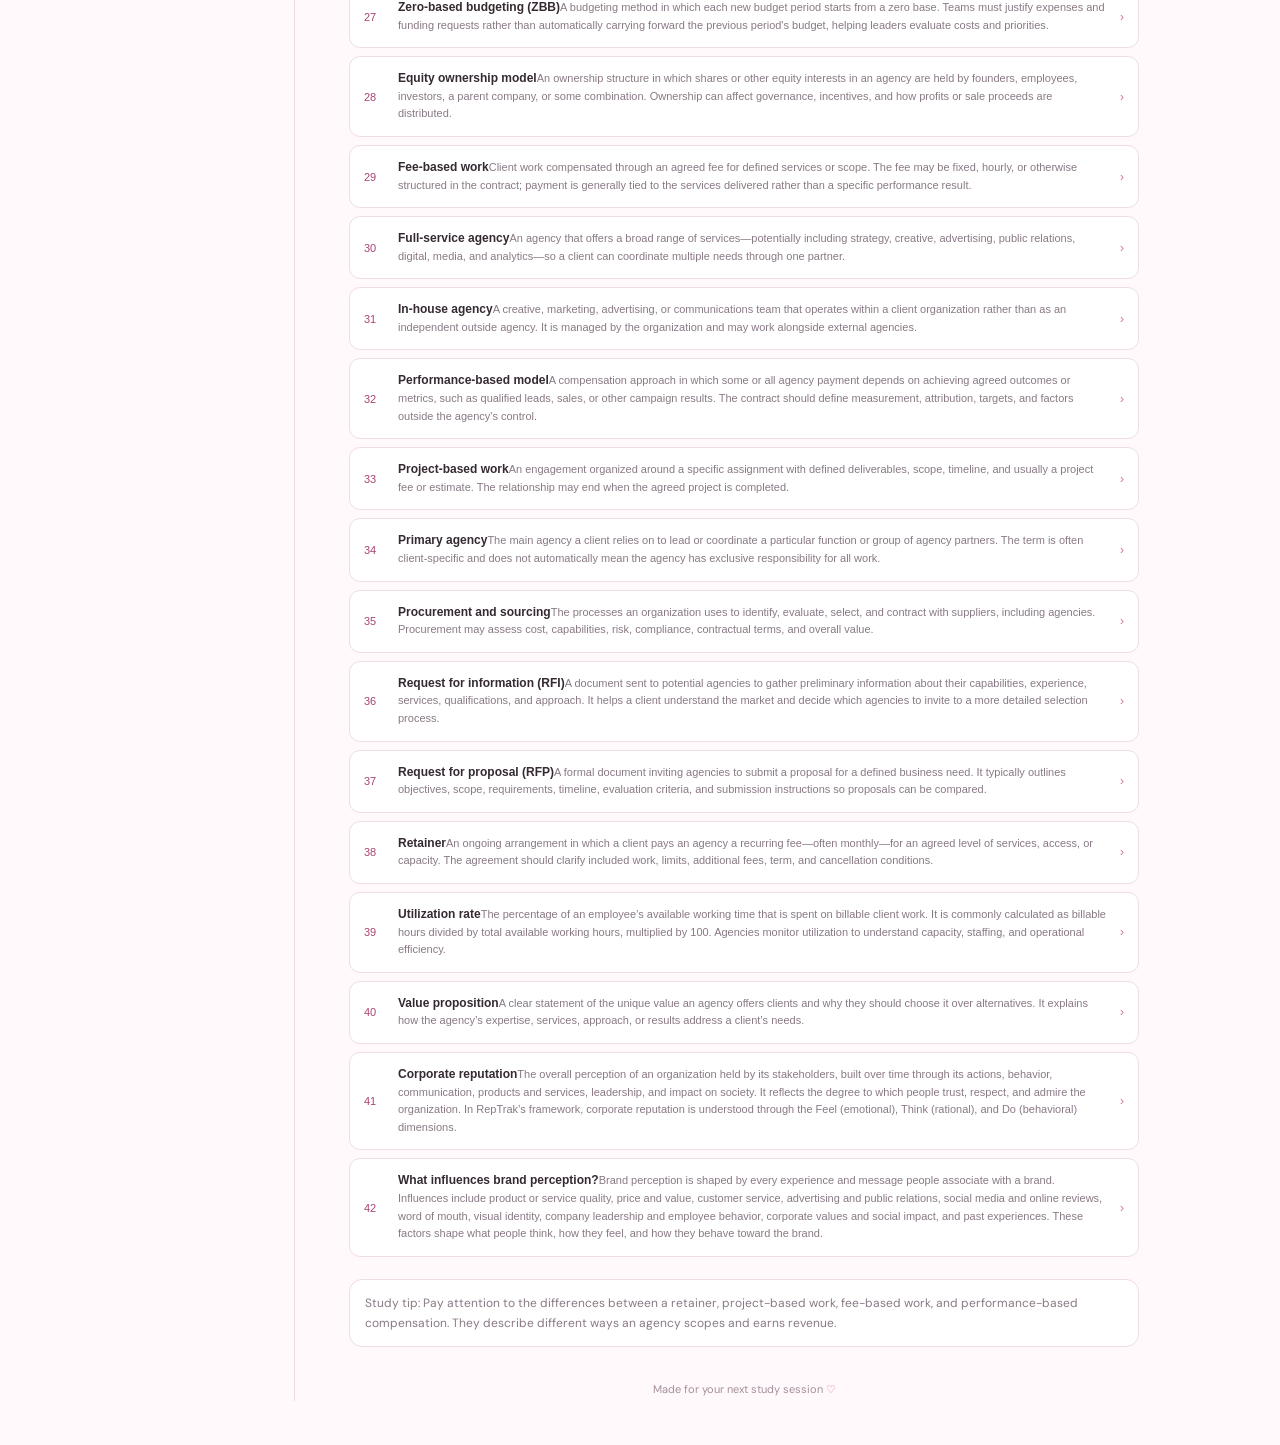
==== commit 79afc91a: "Add brand perception influences flashcard" ====
--- a/agency-management.html
+++ b/agency-management.html
@@ -14,7 +14,7 @@
 </style>
 </head>
 <body>
-<header class="topbar"><a class="brand" href="index.html"><span class="brand-icon">✿</span> study bloom</a><span class="top-note">Agency Management · 41 terms</span></header>
+<header class="topbar"><a class="brand" href="index.html"><span class="brand-icon">✿</span> study bloom</a><span class="top-note">Agency Management · 42 terms</span></header>
 <main class="layout">
 <aside class="sidebar">
 <p class="eyebrow">YOUR LIBRARY</p><h2>Subjects</h2>
@@ -29,13 +29,13 @@
 </aside>
 <section class="study">
 <div class="agency-intro"><p class="eyebrow">CURRENT DECK</p><h1>Agency Management <span>♡</span></h1><p>Learn how agencies are structured, how client work is priced, and how organizations select agency partners.</p></div>
-<div class="heading-row"><div><p class="subheading">Agency operations · 41 cards</p></div><div class="streak">✧ <span id="knownCount">0</span> mastered</div></div>
+<div class="heading-row"><div><p class="subheading">Agency operations · 42 cards</p></div><div class="streak">✧ <span id="knownCount">0</span> mastered</div></div>
 <div class="toolbar"><label class="search"><span>⌕</span><input id="search" placeholder="Find a term..." aria-label="Search terms"></label><button id="shuffle" class="soft-button">⤨ Shuffle</button><button id="reset" class="soft-button">↺ Reset</button></div>
-<div class="progress-wrap"><div class="progress-label"><span id="progressText">Card 1 of 41</span><span id="percent">0% mastered</span></div><div class="progress-track"><div id="progressBar"></div></div></div>
-<button class="flashcard" id="flashcard" aria-label="Flip flashcard" aria-pressed="false"><span class="card-top"><span id="sideLabel">TERM</span><span>CLICK TO FLIP ↻</span></span><span class="card-center"><span class="sparkle">✧</span><span id="cardText">Agency holding company</span></span><span class="card-bottom"><span id="cardIndex">01 / 41</span><span id="flipHint">Tap to reveal definition</span></span></button>
+<div class="progress-wrap"><div class="progress-label"><span id="progressText">Card 1 of 42</span><span id="percent">0% mastered</span></div><div class="progress-track"><div id="progressBar"></div></div></div>
+<button class="flashcard" id="flashcard" aria-label="Flip flashcard" aria-pressed="false"><span class="card-top"><span id="sideLabel">TERM</span><span>CLICK TO FLIP ↻</span></span><span class="card-center"><span class="sparkle">✧</span><span id="cardText">Agency holding company</span></span><span class="card-bottom"><span id="cardIndex">01 / 42</span><span id="flipHint">Tap to reveal definition</span></span></button>
 <div class="controls"><button class="nav-button" id="prev">← Previous</button><button class="nav-button primary" id="next">Next card →</button></div>
 <div class="recall"><p>Did you know this one?</p><div><button class="recall-btn nope" id="review">↻ Need to review</button><button class="recall-btn yep" id="mastered">♡ Got it!</button></div></div>
-<section class="all-cards"><div class="list-heading"><div><p class="eyebrow">QUICK REVIEW</p><h2>All your terms</h2></div><span id="listCount">41 terms</span></div><div id="termList" class="term-list"></div></section>
+<section class="all-cards"><div class="list-heading"><div><p class="eyebrow">QUICK REVIEW</p><h2>All your terms</h2></div><span id="listCount">42 terms</span></div><div id="termList" class="term-list"></div></section>
 <div class="agency-note">Study tip: Pay attention to the differences between a retainer, project-based work, fee-based work, and performance-based compensation. They describe different ways an agency scopes and earns revenue.</div>
 <footer>Made for your next study session <span>♡</span></footer>
 </section></main>
@@ -81,7 +81,8 @@
 {term:"Retainer",definition:"An ongoing arrangement in which a client pays an agency a recurring fee—often monthly—for an agreed level of services, access, or capacity. The agreement should clarify included work, limits, additional fees, term, and cancellation conditions."},
 {term:"Utilization rate",definition:"The percentage of an employee’s available working time that is spent on billable client work. It is commonly calculated as billable hours divided by total available working hours, multiplied by 100. Agencies monitor utilization to understand capacity, staffing, and operational efficiency."},
 {term:"Value proposition",definition:"A clear statement of the unique value an agency offers clients and why they should choose it over alternatives. It explains how the agency’s expertise, services, approach, or results address a client’s needs."},
-{term:"Corporate reputation",definition:"The overall perception of an organization held by its stakeholders, built over time through its actions, behavior, communication, products and services, leadership, and impact on society. It reflects the degree to which people trust, respect, and admire the organization. In RepTrak’s framework, corporate reputation is understood through the Feel (emotional), Think (rational), and Do (behavioral) dimensions."}
+{term:"Corporate reputation",definition:"The overall perception of an organization held by its stakeholders, built over time through its actions, behavior, communication, products and services, leadership, and impact on society. It reflects the degree to which people trust, respect, and admire the organization. In RepTrak’s framework, corporate reputation is understood through the Feel (emotional), Think (rational), and Do (behavioral) dimensions."},
+{term:"What influences brand perception?",definition:"Brand perception is shaped by every experience and message people associate with a brand. Influences include product or service quality, price and value, customer service, advertising and public relations, social media and online reviews, word of mouth, visual identity, company leadership and employee behavior, corporate values and social impact, and past experiences. These factors shape what people think, how they feel, and how they behave toward the brand."}
 ];
 const KEY="study-bloom-agency-management-v1";
 let order=cards.map((_,i)=>i),current=0,flipped=false,filter="";
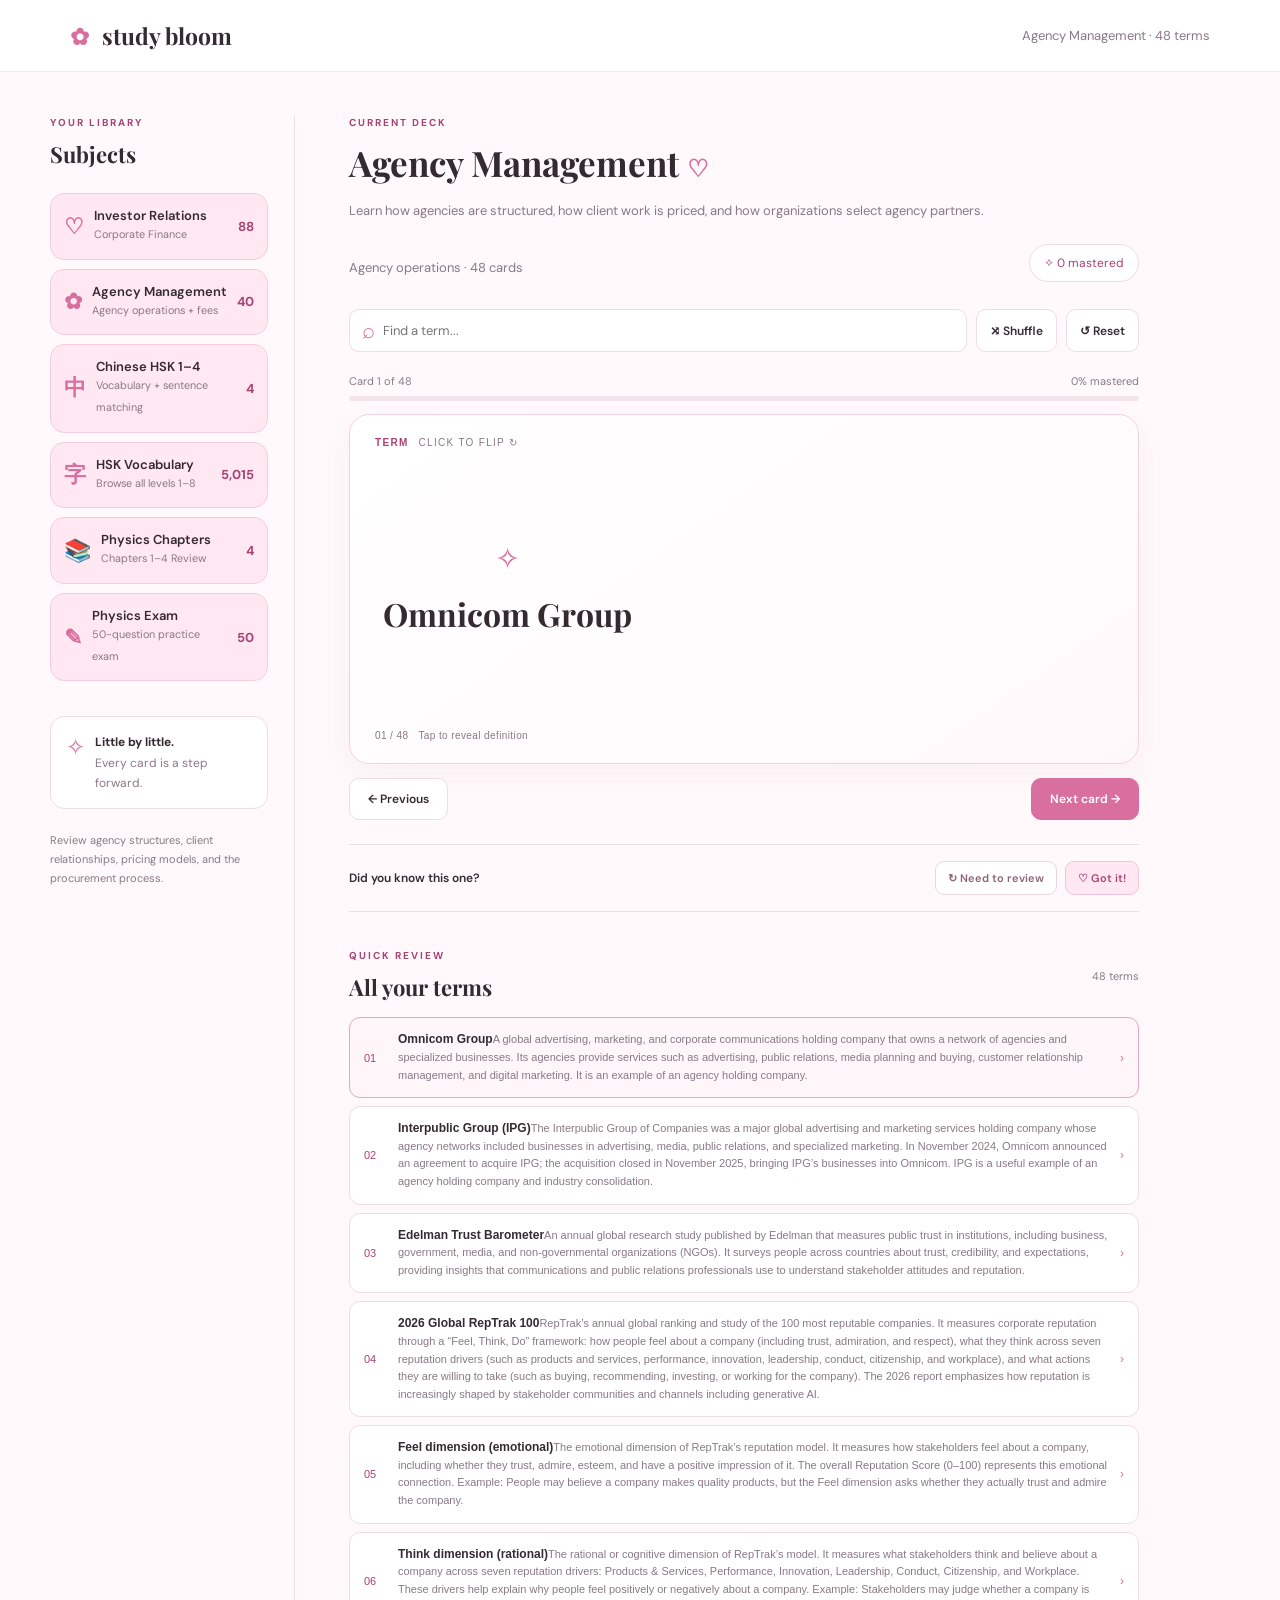
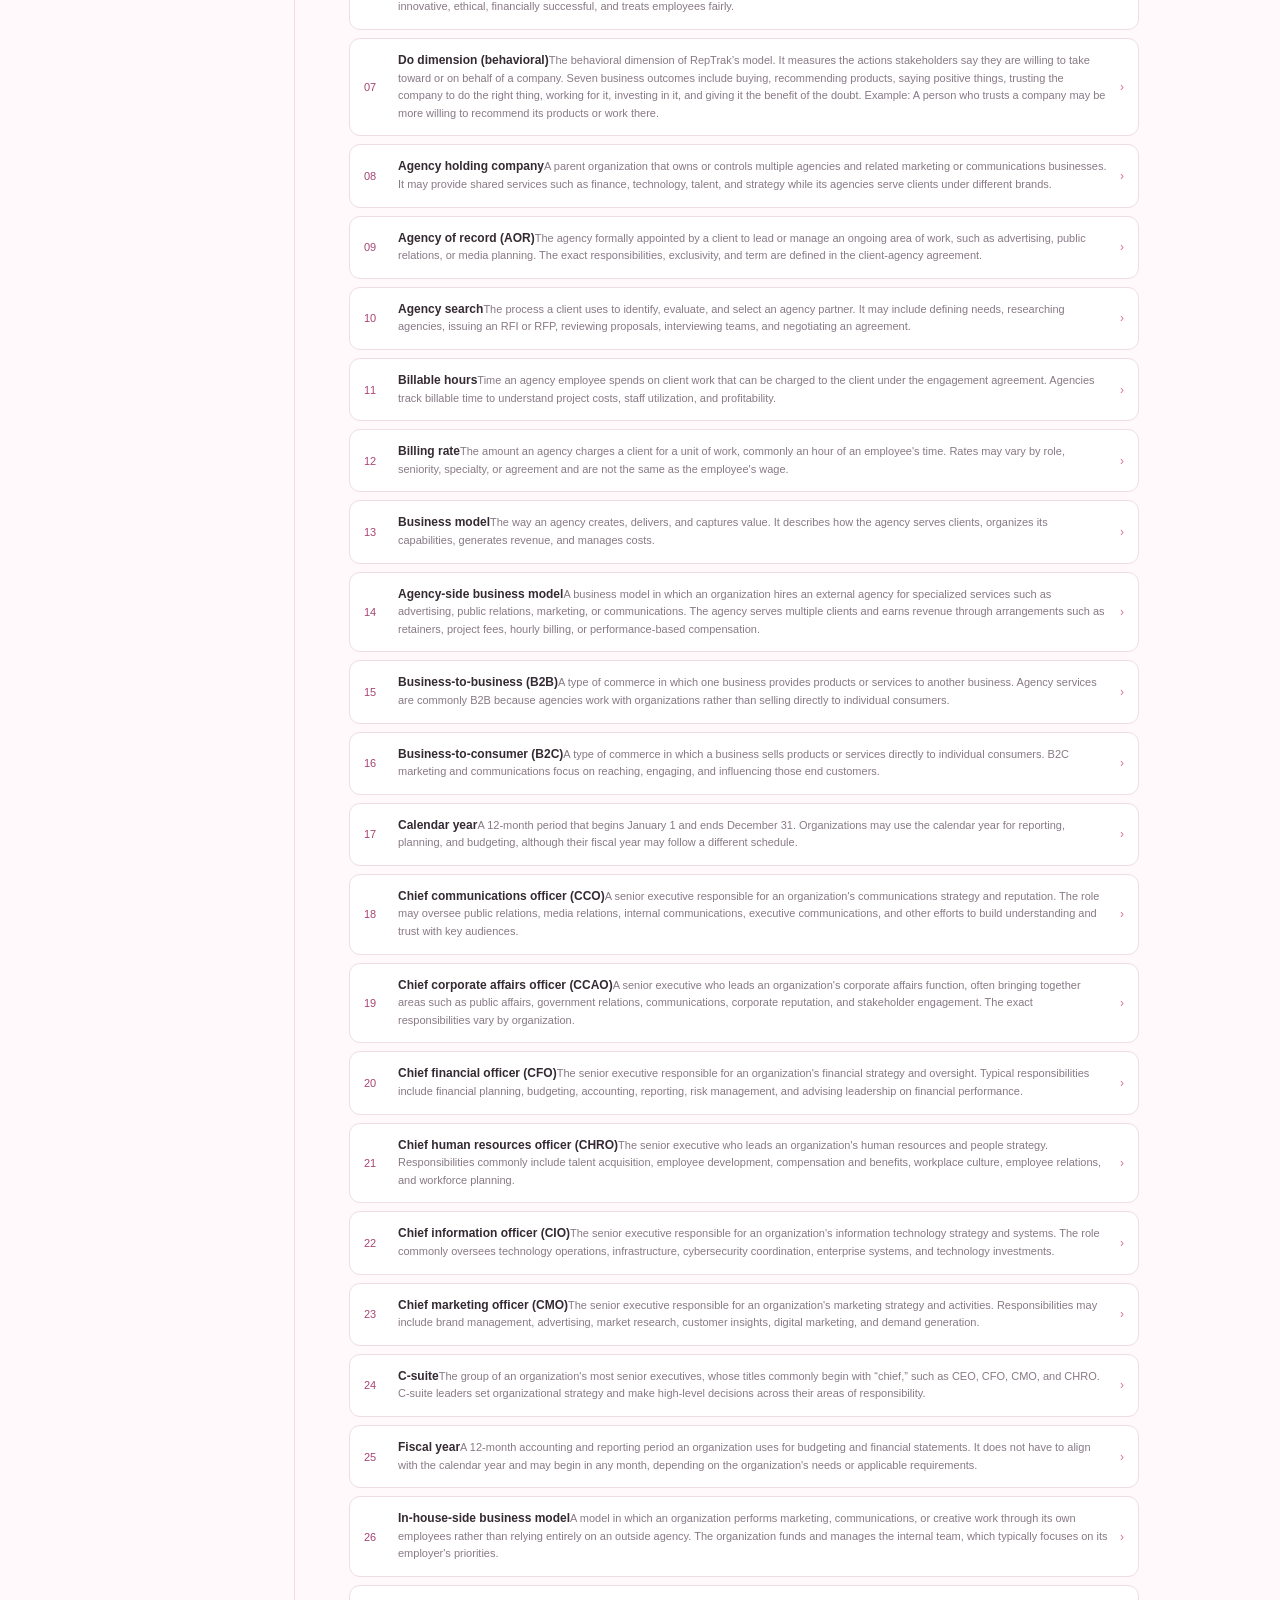
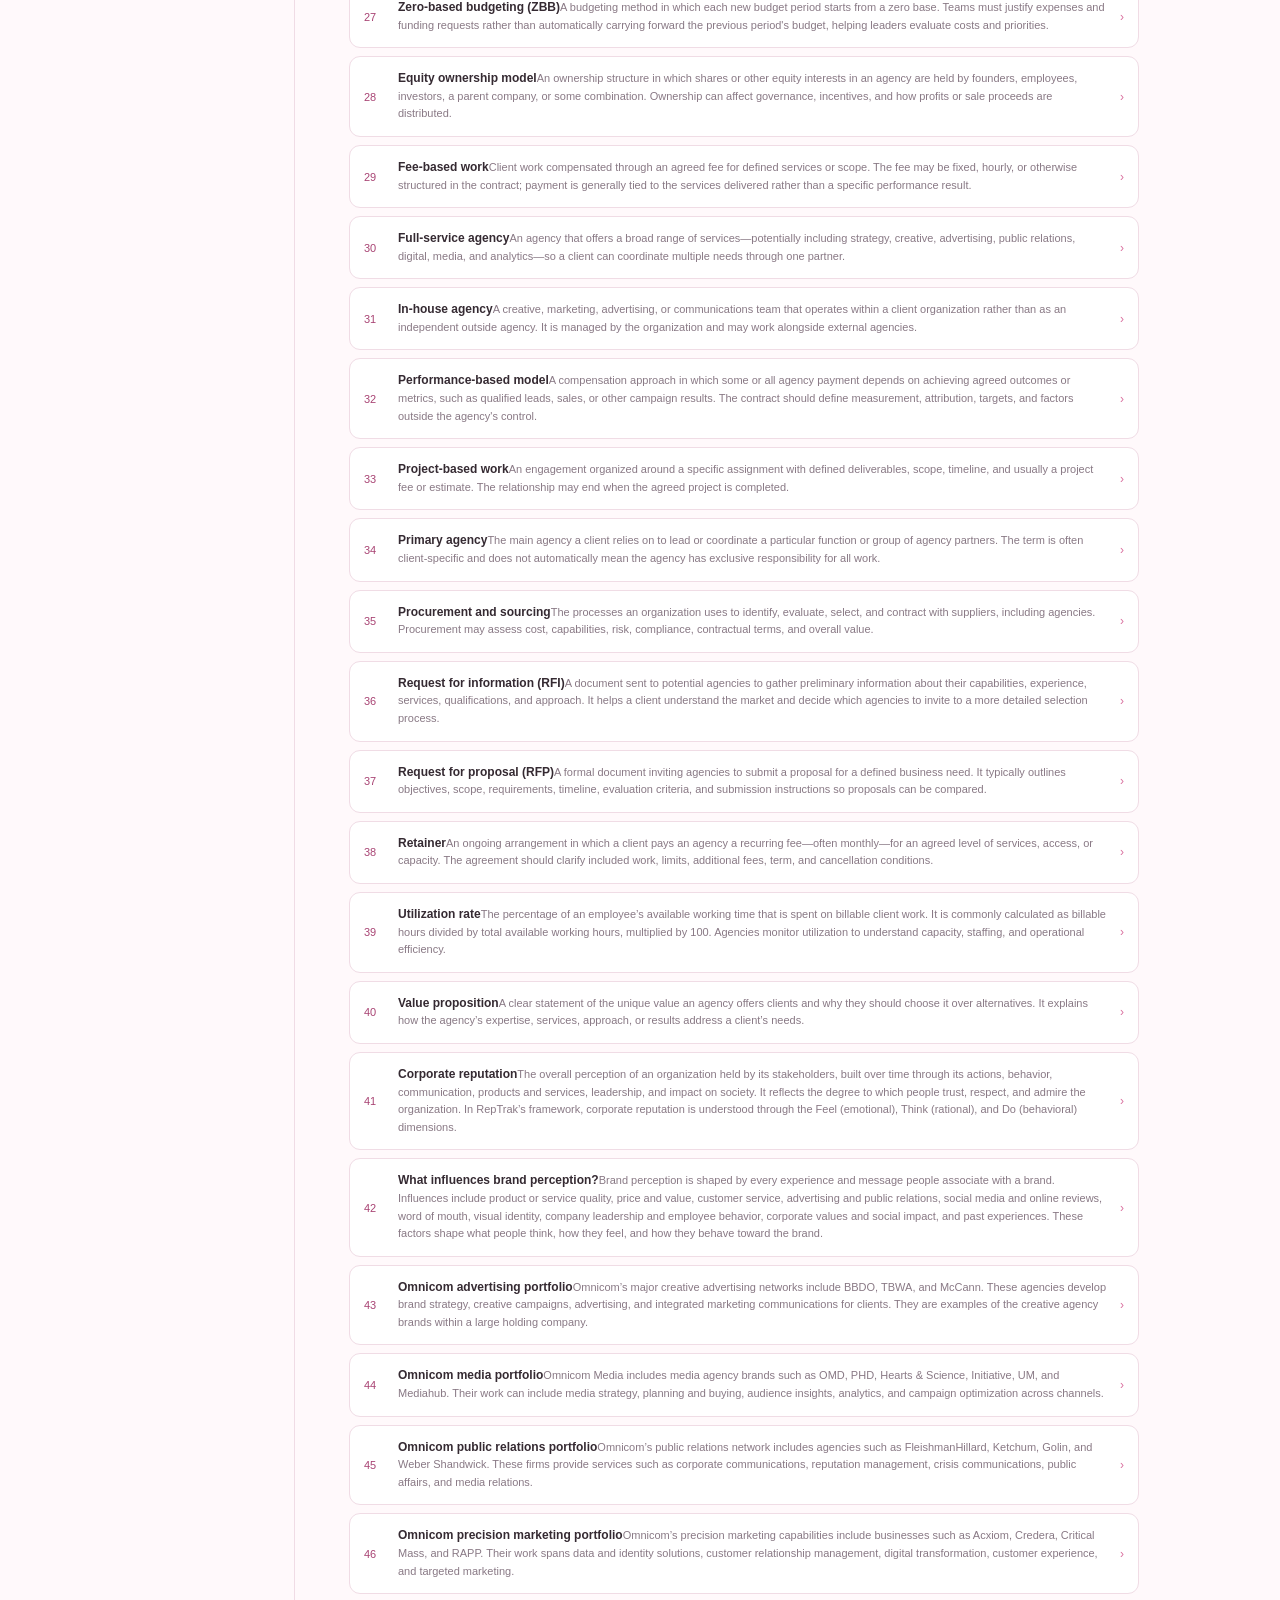
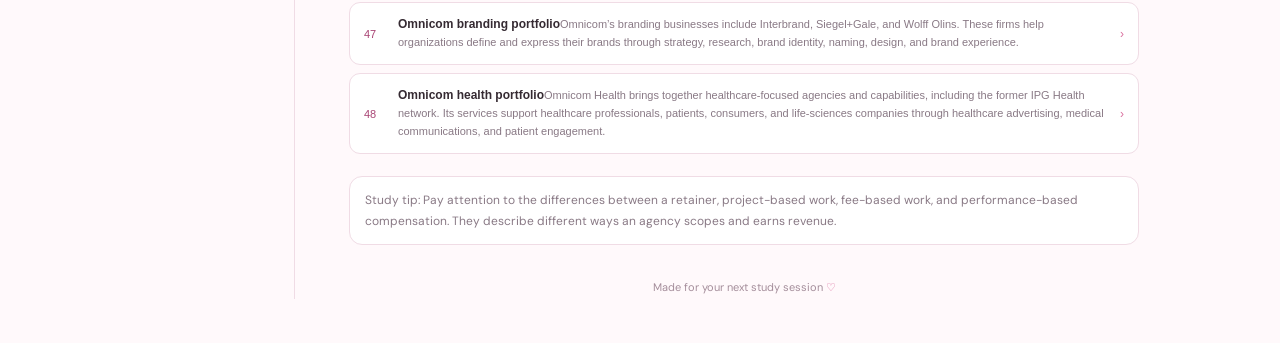
==== commit 832479a7: "Add Omnicom portfolio flashcards" ====
--- a/agency-management.html
+++ b/agency-management.html
@@ -14,7 +14,7 @@
 </style>
 </head>
 <body>
-<header class="topbar"><a class="brand" href="index.html"><span class="brand-icon">✿</span> study bloom</a><span class="top-note">Agency Management · 42 terms</span></header>
+<header class="topbar"><a class="brand" href="index.html"><span class="brand-icon">✿</span> study bloom</a><span class="top-note">Agency Management · 48 terms</span></header>
 <main class="layout">
 <aside class="sidebar">
 <p class="eyebrow">YOUR LIBRARY</p><h2>Subjects</h2>
@@ -29,13 +29,13 @@
 </aside>
 <section class="study">
 <div class="agency-intro"><p class="eyebrow">CURRENT DECK</p><h1>Agency Management <span>♡</span></h1><p>Learn how agencies are structured, how client work is priced, and how organizations select agency partners.</p></div>
-<div class="heading-row"><div><p class="subheading">Agency operations · 42 cards</p></div><div class="streak">✧ <span id="knownCount">0</span> mastered</div></div>
+<div class="heading-row"><div><p class="subheading">Agency operations · 48 cards</p></div><div class="streak">✧ <span id="knownCount">0</span> mastered</div></div>
 <div class="toolbar"><label class="search"><span>⌕</span><input id="search" placeholder="Find a term..." aria-label="Search terms"></label><button id="shuffle" class="soft-button">⤨ Shuffle</button><button id="reset" class="soft-button">↺ Reset</button></div>
-<div class="progress-wrap"><div class="progress-label"><span id="progressText">Card 1 of 42</span><span id="percent">0% mastered</span></div><div class="progress-track"><div id="progressBar"></div></div></div>
-<button class="flashcard" id="flashcard" aria-label="Flip flashcard" aria-pressed="false"><span class="card-top"><span id="sideLabel">TERM</span><span>CLICK TO FLIP ↻</span></span><span class="card-center"><span class="sparkle">✧</span><span id="cardText">Agency holding company</span></span><span class="card-bottom"><span id="cardIndex">01 / 42</span><span id="flipHint">Tap to reveal definition</span></span></button>
+<div class="progress-wrap"><div class="progress-label"><span id="progressText">Card 1 of 48</span><span id="percent">0% mastered</span></div><div class="progress-track"><div id="progressBar"></div></div></div>
+<button class="flashcard" id="flashcard" aria-label="Flip flashcard" aria-pressed="false"><span class="card-top"><span id="sideLabel">TERM</span><span>CLICK TO FLIP ↻</span></span><span class="card-center"><span class="sparkle">✧</span><span id="cardText">Agency holding company</span></span><span class="card-bottom"><span id="cardIndex">01 / 48</span><span id="flipHint">Tap to reveal definition</span></span></button>
 <div class="controls"><button class="nav-button" id="prev">← Previous</button><button class="nav-button primary" id="next">Next card →</button></div>
 <div class="recall"><p>Did you know this one?</p><div><button class="recall-btn nope" id="review">↻ Need to review</button><button class="recall-btn yep" id="mastered">♡ Got it!</button></div></div>
-<section class="all-cards"><div class="list-heading"><div><p class="eyebrow">QUICK REVIEW</p><h2>All your terms</h2></div><span id="listCount">42 terms</span></div><div id="termList" class="term-list"></div></section>
+<section class="all-cards"><div class="list-heading"><div><p class="eyebrow">QUICK REVIEW</p><h2>All your terms</h2></div><span id="listCount">48 terms</span></div><div id="termList" class="term-list"></div></section>
 <div class="agency-note">Study tip: Pay attention to the differences between a retainer, project-based work, fee-based work, and performance-based compensation. They describe different ways an agency scopes and earns revenue.</div>
 <footer>Made for your next study session <span>♡</span></footer>
 </section></main>
@@ -82,7 +82,13 @@
 {term:"Utilization rate",definition:"The percentage of an employee’s available working time that is spent on billable client work. It is commonly calculated as billable hours divided by total available working hours, multiplied by 100. Agencies monitor utilization to understand capacity, staffing, and operational efficiency."},
 {term:"Value proposition",definition:"A clear statement of the unique value an agency offers clients and why they should choose it over alternatives. It explains how the agency’s expertise, services, approach, or results address a client’s needs."},
 {term:"Corporate reputation",definition:"The overall perception of an organization held by its stakeholders, built over time through its actions, behavior, communication, products and services, leadership, and impact on society. It reflects the degree to which people trust, respect, and admire the organization. In RepTrak’s framework, corporate reputation is understood through the Feel (emotional), Think (rational), and Do (behavioral) dimensions."},
-{term:"What influences brand perception?",definition:"Brand perception is shaped by every experience and message people associate with a brand. Influences include product or service quality, price and value, customer service, advertising and public relations, social media and online reviews, word of mouth, visual identity, company leadership and employee behavior, corporate values and social impact, and past experiences. These factors shape what people think, how they feel, and how they behave toward the brand."}
+{term:"What influences brand perception?",definition:"Brand perception is shaped by every experience and message people associate with a brand. Influences include product or service quality, price and value, customer service, advertising and public relations, social media and online reviews, word of mouth, visual identity, company leadership and employee behavior, corporate values and social impact, and past experiences. These factors shape what people think, how they feel, and how they behave toward the brand."},
+{term:"Omnicom advertising portfolio",definition:"Omnicom’s major creative advertising networks include BBDO, TBWA, and McCann. These agencies develop brand strategy, creative campaigns, advertising, and integrated marketing communications for clients. They are examples of the creative agency brands within a large holding company."},
+{term:"Omnicom media portfolio",definition:"Omnicom Media includes media agency brands such as OMD, PHD, Hearts & Science, Initiative, UM, and Mediahub. Their work can include media strategy, planning and buying, audience insights, analytics, and campaign optimization across channels."},
+{term:"Omnicom public relations portfolio",definition:"Omnicom’s public relations network includes agencies such as FleishmanHillard, Ketchum, Golin, and Weber Shandwick. These firms provide services such as corporate communications, reputation management, crisis communications, public affairs, and media relations."},
+{term:"Omnicom precision marketing portfolio",definition:"Omnicom’s precision marketing capabilities include businesses such as Acxiom, Credera, Critical Mass, and RAPP. Their work spans data and identity solutions, customer relationship management, digital transformation, customer experience, and targeted marketing."},
+{term:"Omnicom branding portfolio",definition:"Omnicom’s branding businesses include Interbrand, Siegel+Gale, and Wolff Olins. These firms help organizations define and express their brands through strategy, research, brand identity, naming, design, and brand experience."},
+{term:"Omnicom health portfolio",definition:"Omnicom Health brings together healthcare-focused agencies and capabilities, including the former IPG Health network. Its services support healthcare professionals, patients, consumers, and life-sciences companies through healthcare advertising, medical communications, and patient engagement."}
 ];
 const KEY="study-bloom-agency-management-v1";
 let order=cards.map((_,i)=>i),current=0,flipped=false,filter="";
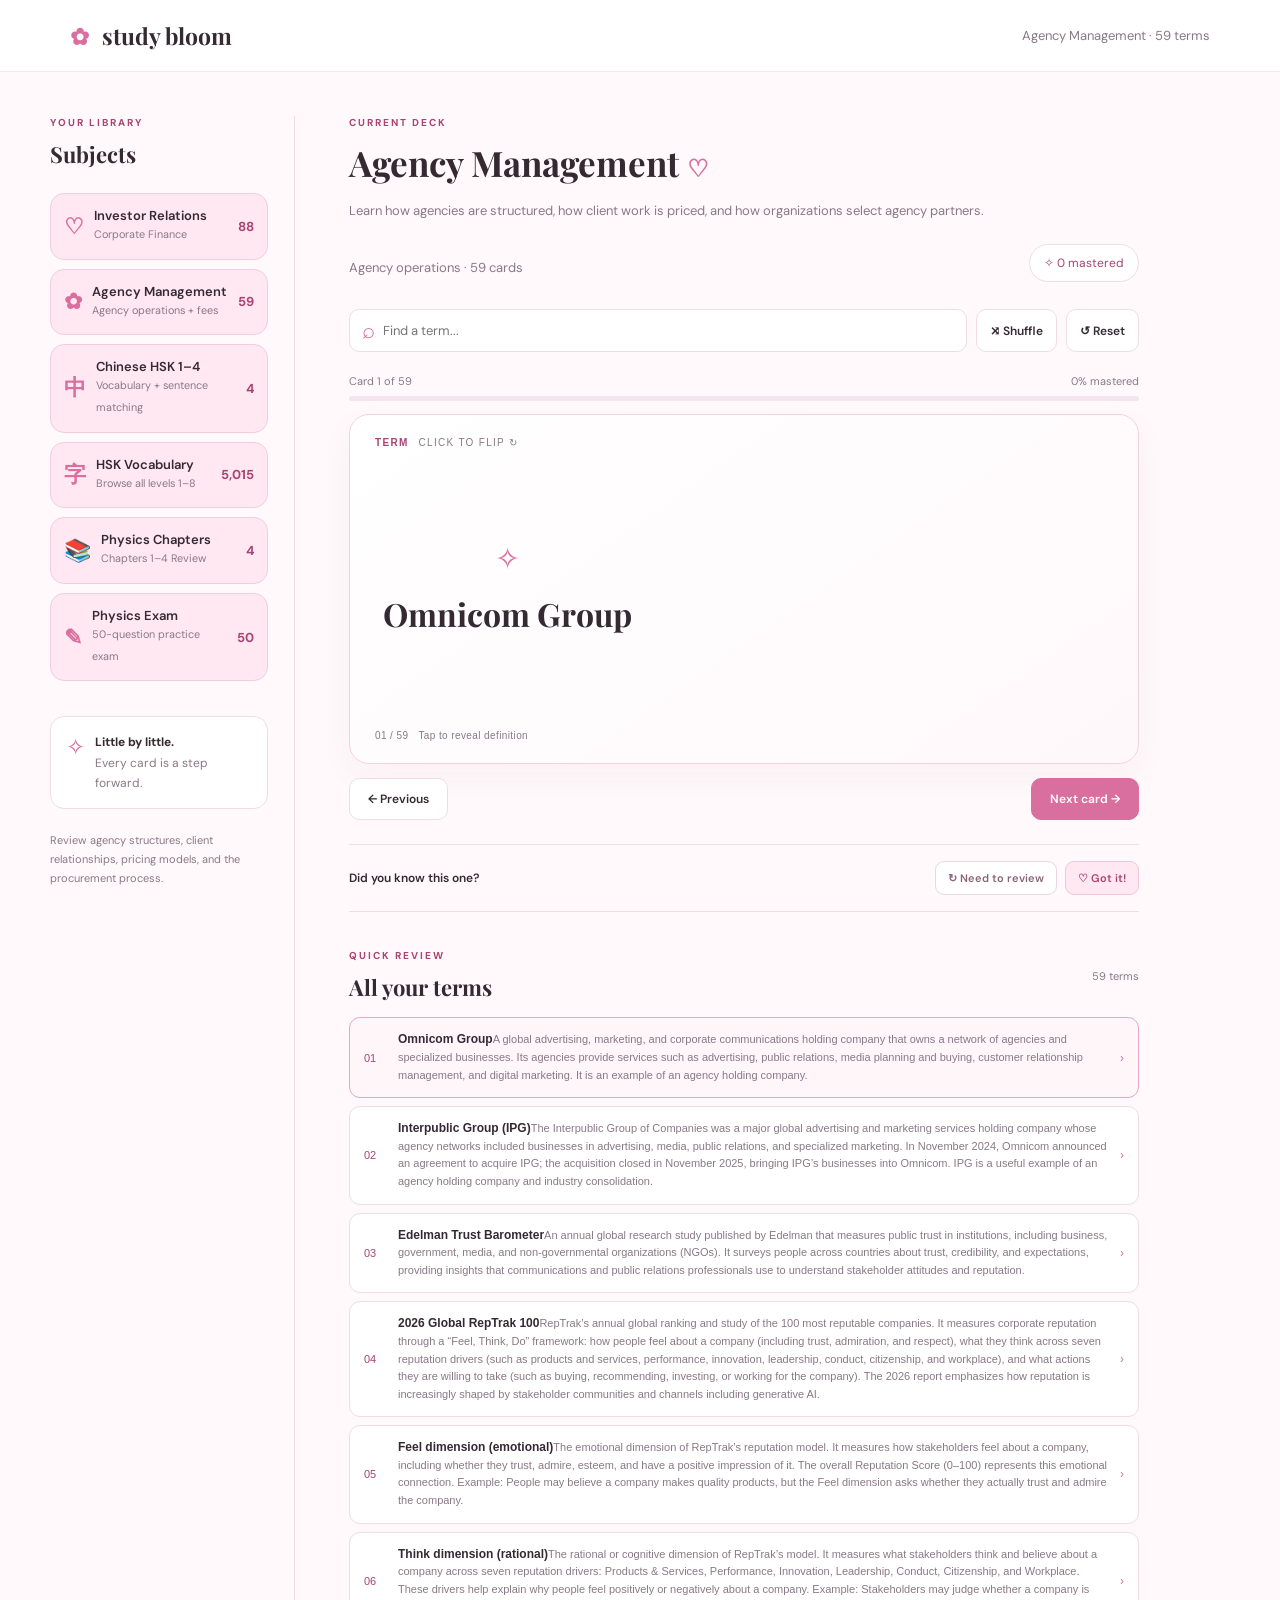
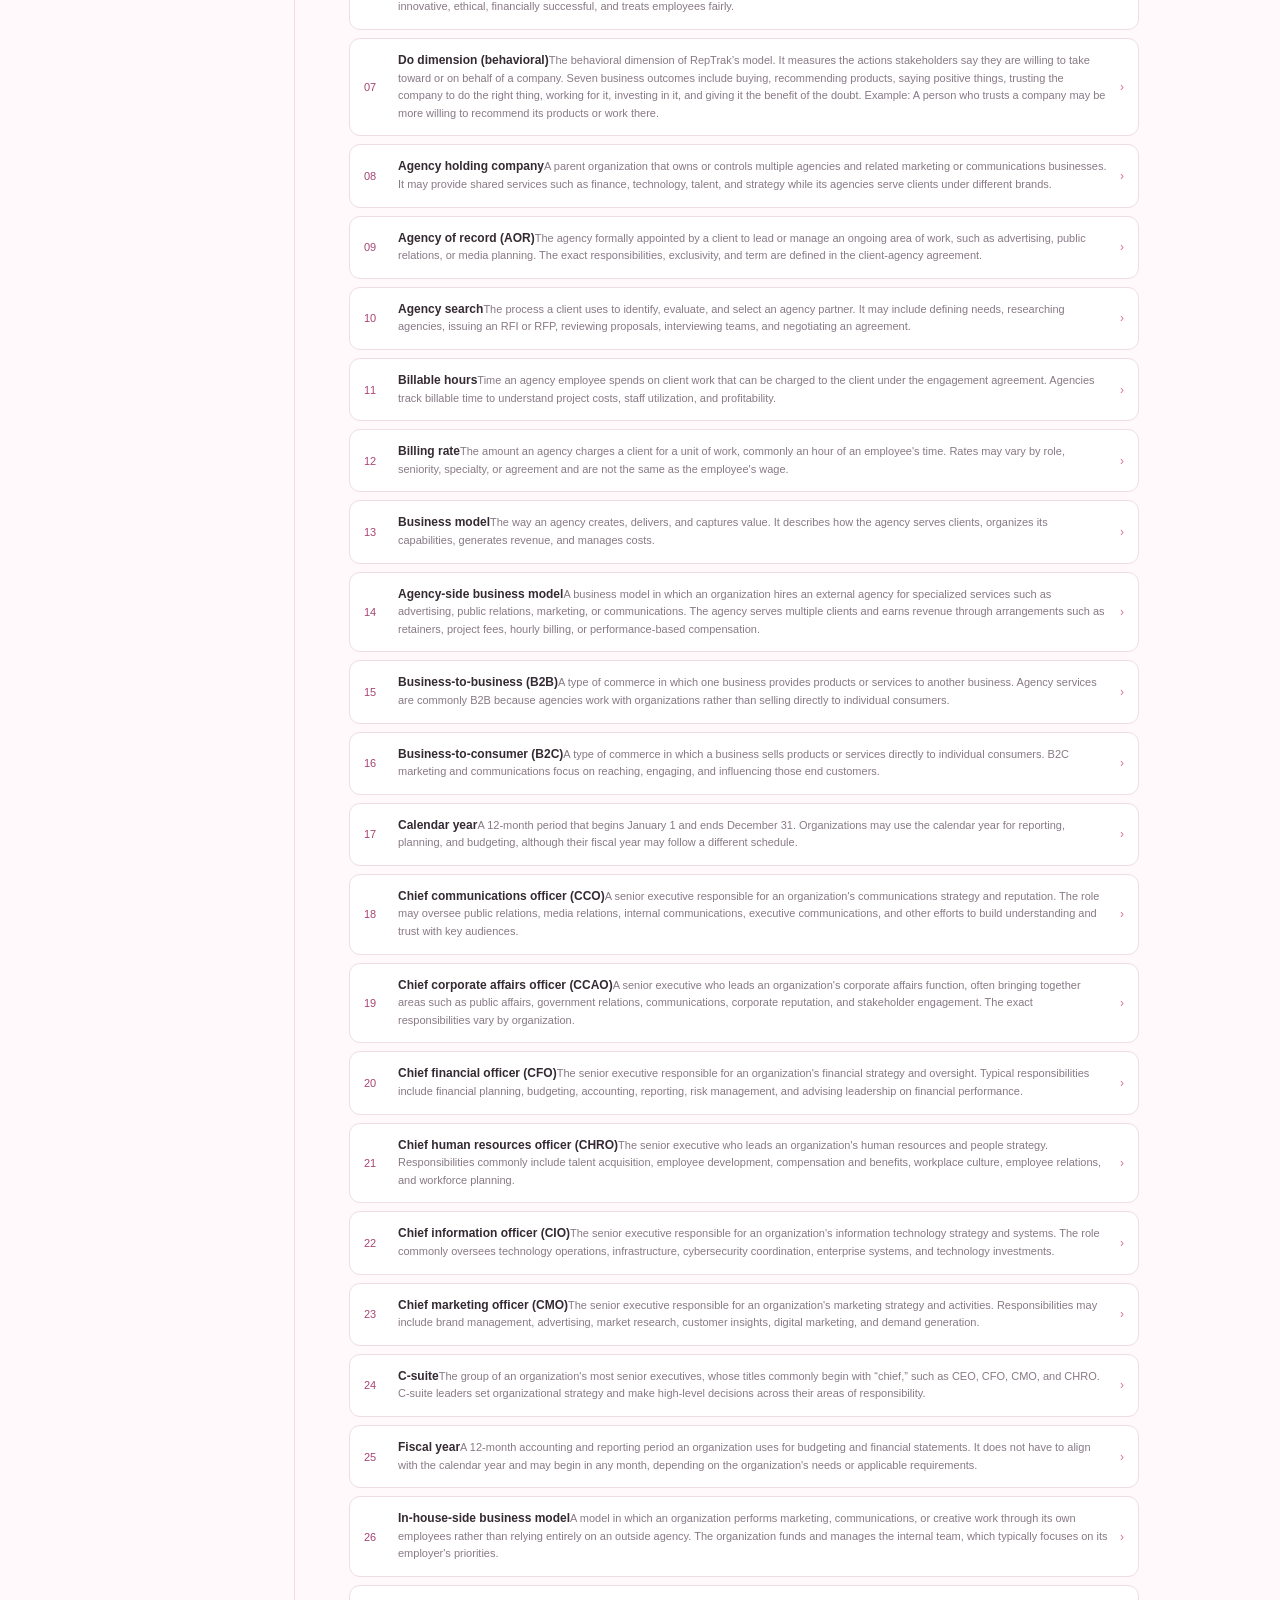
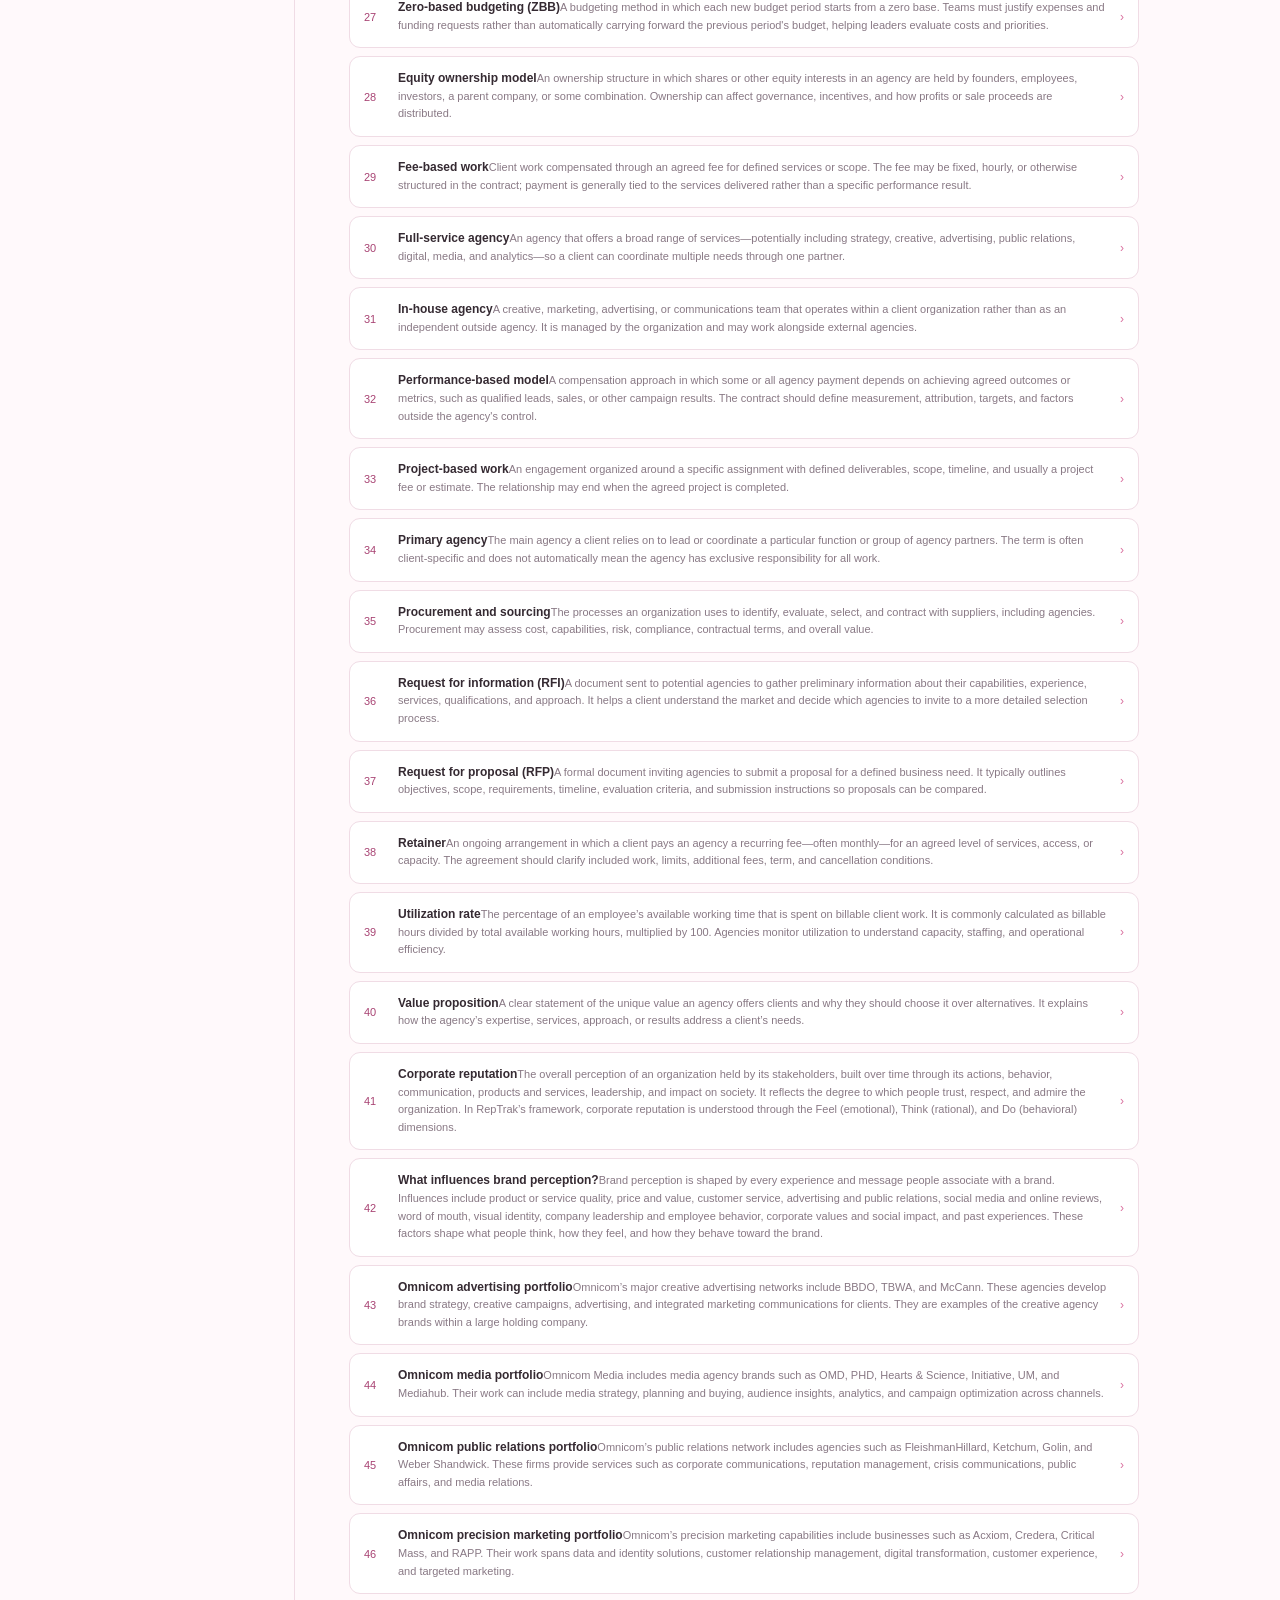
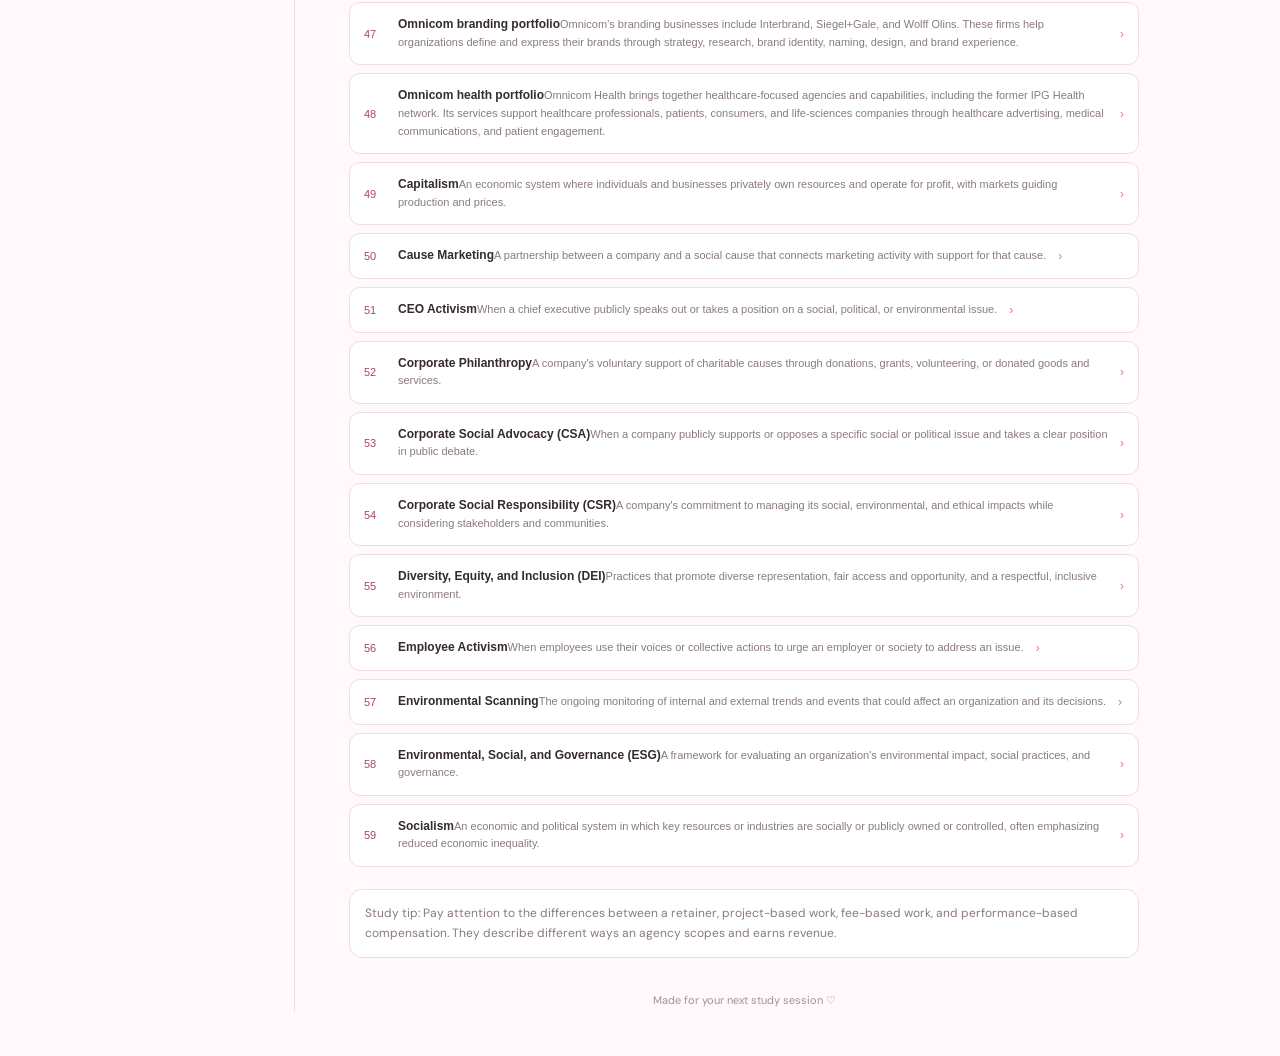
==== commit 159ddfee: "Add social impact terms to Agency Management deck" ====
--- a/agency-management.html
+++ b/agency-management.html
@@ -14,12 +14,12 @@
 </style>
 </head>
 <body>
-<header class="topbar"><a class="brand" href="index.html"><span class="brand-icon">✿</span> study bloom</a><span class="top-note">Agency Management · 48 terms</span></header>
+<header class="topbar"><a class="brand" href="index.html"><span class="brand-icon">✿</span> study bloom</a><span class="top-note">Agency Management · 59 terms</span></header>
 <main class="layout">
 <aside class="sidebar">
 <p class="eyebrow">YOUR LIBRARY</p><h2>Subjects</h2>
 <a class="subject subject-link" href="index.html"><span>♡</span><span>Investor Relations<br><small>Corporate Finance</small></span><b>88</b></a>
-<a class="subject subject-link" href="agency-management.html" aria-current="page" style="margin-top:9px"><span>✿</span><span>Agency Management<br><small>Agency operations + fees</small></span><b>40</b></a>
+<a class="subject subject-link" href="agency-management.html" aria-current="page" style="margin-top:9px"><span>✿</span><span>Agency Management<br><small>Agency operations + fees</small></span><b>59</b></a>
 <a class="subject subject-link" href="chinese.html" style="margin-top:9px"><span>中</span><span>Chinese HSK 1–4<br><small>Vocabulary + sentence matching</small></span><b>4</b></a>
 <a class="subject subject-link" href="vocabulary.html" style="margin-top:9px"><span>字</span><span>HSK Vocabulary<br><small>Browse all levels 1–8</small></span><b>5,015</b></a>
 <a class="subject subject-link" href="physics.html" style="margin-top:9px"><span>📚</span><span>Physics Chapters<br><small>Chapters 1–4 Review</small></span><b>4</b></a>
@@ -29,13 +29,13 @@
 </aside>
 <section class="study">
 <div class="agency-intro"><p class="eyebrow">CURRENT DECK</p><h1>Agency Management <span>♡</span></h1><p>Learn how agencies are structured, how client work is priced, and how organizations select agency partners.</p></div>
-<div class="heading-row"><div><p class="subheading">Agency operations · 48 cards</p></div><div class="streak">✧ <span id="knownCount">0</span> mastered</div></div>
+<div class="heading-row"><div><p class="subheading">Agency operations · 59 cards</p></div><div class="streak">✧ <span id="knownCount">0</span> mastered</div></div>
 <div class="toolbar"><label class="search"><span>⌕</span><input id="search" placeholder="Find a term..." aria-label="Search terms"></label><button id="shuffle" class="soft-button">⤨ Shuffle</button><button id="reset" class="soft-button">↺ Reset</button></div>
-<div class="progress-wrap"><div class="progress-label"><span id="progressText">Card 1 of 48</span><span id="percent">0% mastered</span></div><div class="progress-track"><div id="progressBar"></div></div></div>
-<button class="flashcard" id="flashcard" aria-label="Flip flashcard" aria-pressed="false"><span class="card-top"><span id="sideLabel">TERM</span><span>CLICK TO FLIP ↻</span></span><span class="card-center"><span class="sparkle">✧</span><span id="cardText">Agency holding company</span></span><span class="card-bottom"><span id="cardIndex">01 / 48</span><span id="flipHint">Tap to reveal definition</span></span></button>
+<div class="progress-wrap"><div class="progress-label"><span id="progressText">Card 1 of 59</span><span id="percent">0% mastered</span></div><div class="progress-track"><div id="progressBar"></div></div></div>
+<button class="flashcard" id="flashcard" aria-label="Flip flashcard" aria-pressed="false"><span class="card-top"><span id="sideLabel">TERM</span><span>CLICK TO FLIP ↻</span></span><span class="card-center"><span class="sparkle">✧</span><span id="cardText">Agency holding company</span></span><span class="card-bottom"><span id="cardIndex">01 / 59</span><span id="flipHint">Tap to reveal definition</span></span></button>
 <div class="controls"><button class="nav-button" id="prev">← Previous</button><button class="nav-button primary" id="next">Next card →</button></div>
 <div class="recall"><p>Did you know this one?</p><div><button class="recall-btn nope" id="review">↻ Need to review</button><button class="recall-btn yep" id="mastered">♡ Got it!</button></div></div>
-<section class="all-cards"><div class="list-heading"><div><p class="eyebrow">QUICK REVIEW</p><h2>All your terms</h2></div><span id="listCount">48 terms</span></div><div id="termList" class="term-list"></div></section>
+<section class="all-cards"><div class="list-heading"><div><p class="eyebrow">QUICK REVIEW</p><h2>All your terms</h2></div><span id="listCount">59 terms</span></div><div id="termList" class="term-list"></div></section>
 <div class="agency-note">Study tip: Pay attention to the differences between a retainer, project-based work, fee-based work, and performance-based compensation. They describe different ways an agency scopes and earns revenue.</div>
 <footer>Made for your next study session <span>♡</span></footer>
 </section></main>
@@ -89,6 +89,18 @@
 {term:"Omnicom precision marketing portfolio",definition:"Omnicom’s precision marketing capabilities include businesses such as Acxiom, Credera, Critical Mass, and RAPP. Their work spans data and identity solutions, customer relationship management, digital transformation, customer experience, and targeted marketing."},
 {term:"Omnicom branding portfolio",definition:"Omnicom’s branding businesses include Interbrand, Siegel+Gale, and Wolff Olins. These firms help organizations define and express their brands through strategy, research, brand identity, naming, design, and brand experience."},
 {term:"Omnicom health portfolio",definition:"Omnicom Health brings together healthcare-focused agencies and capabilities, including the former IPG Health network. Its services support healthcare professionals, patients, consumers, and life-sciences companies through healthcare advertising, medical communications, and patient engagement."}
+,
+{term:"Capitalism",definition:"An economic system where individuals and businesses privately own resources and operate for profit, with markets guiding production and prices."},
+{term:"Cause Marketing",definition:"A partnership between a company and a social cause that connects marketing activity with support for that cause."},
+{term:"CEO Activism",definition:"When a chief executive publicly speaks out or takes a position on a social, political, or environmental issue."},
+{term:"Corporate Philanthropy",definition:"A company's voluntary support of charitable causes through donations, grants, volunteering, or donated goods and services."},
+{term:"Corporate Social Advocacy (CSA)",definition:"When a company publicly supports or opposes a specific social or political issue and takes a clear position in public debate."},
+{term:"Corporate Social Responsibility (CSR)",definition:"A company's commitment to managing its social, environmental, and ethical impacts while considering stakeholders and communities."},
+{term:"Diversity, Equity, and Inclusion (DEI)",definition:"Practices that promote diverse representation, fair access and opportunity, and a respectful, inclusive environment."},
+{term:"Employee Activism",definition:"When employees use their voices or collective actions to urge an employer or society to address an issue."},
+{term:"Environmental Scanning",definition:"The ongoing monitoring of internal and external trends and events that could affect an organization and its decisions."},
+{term:"Environmental, Social, and Governance (ESG)",definition:"A framework for evaluating an organization's environmental impact, social practices, and governance."},
+{term:"Socialism",definition:"An economic and political system in which key resources or industries are socially or publicly owned or controlled, often emphasizing reduced economic inequality."}
 ];
 const KEY="study-bloom-agency-management-v1";
 let order=cards.map((_,i)=>i),current=0,flipped=false,filter="";
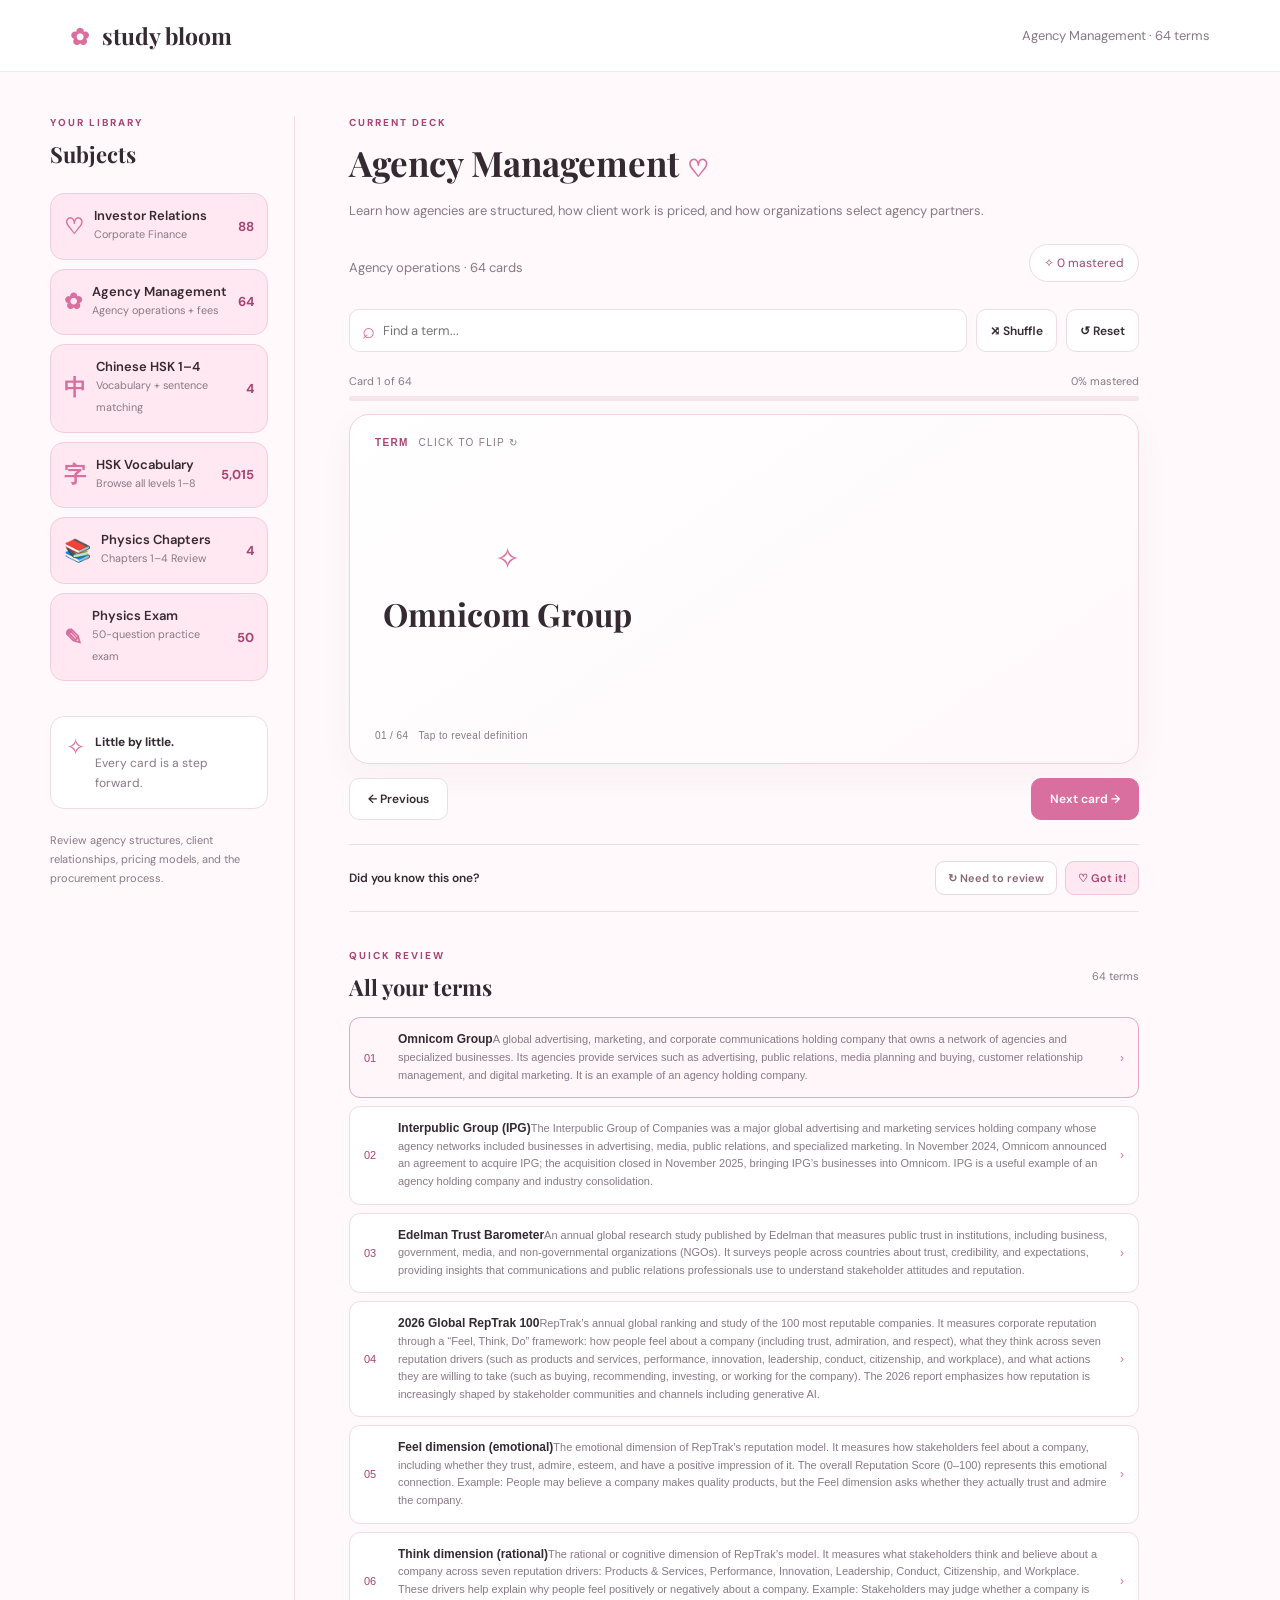
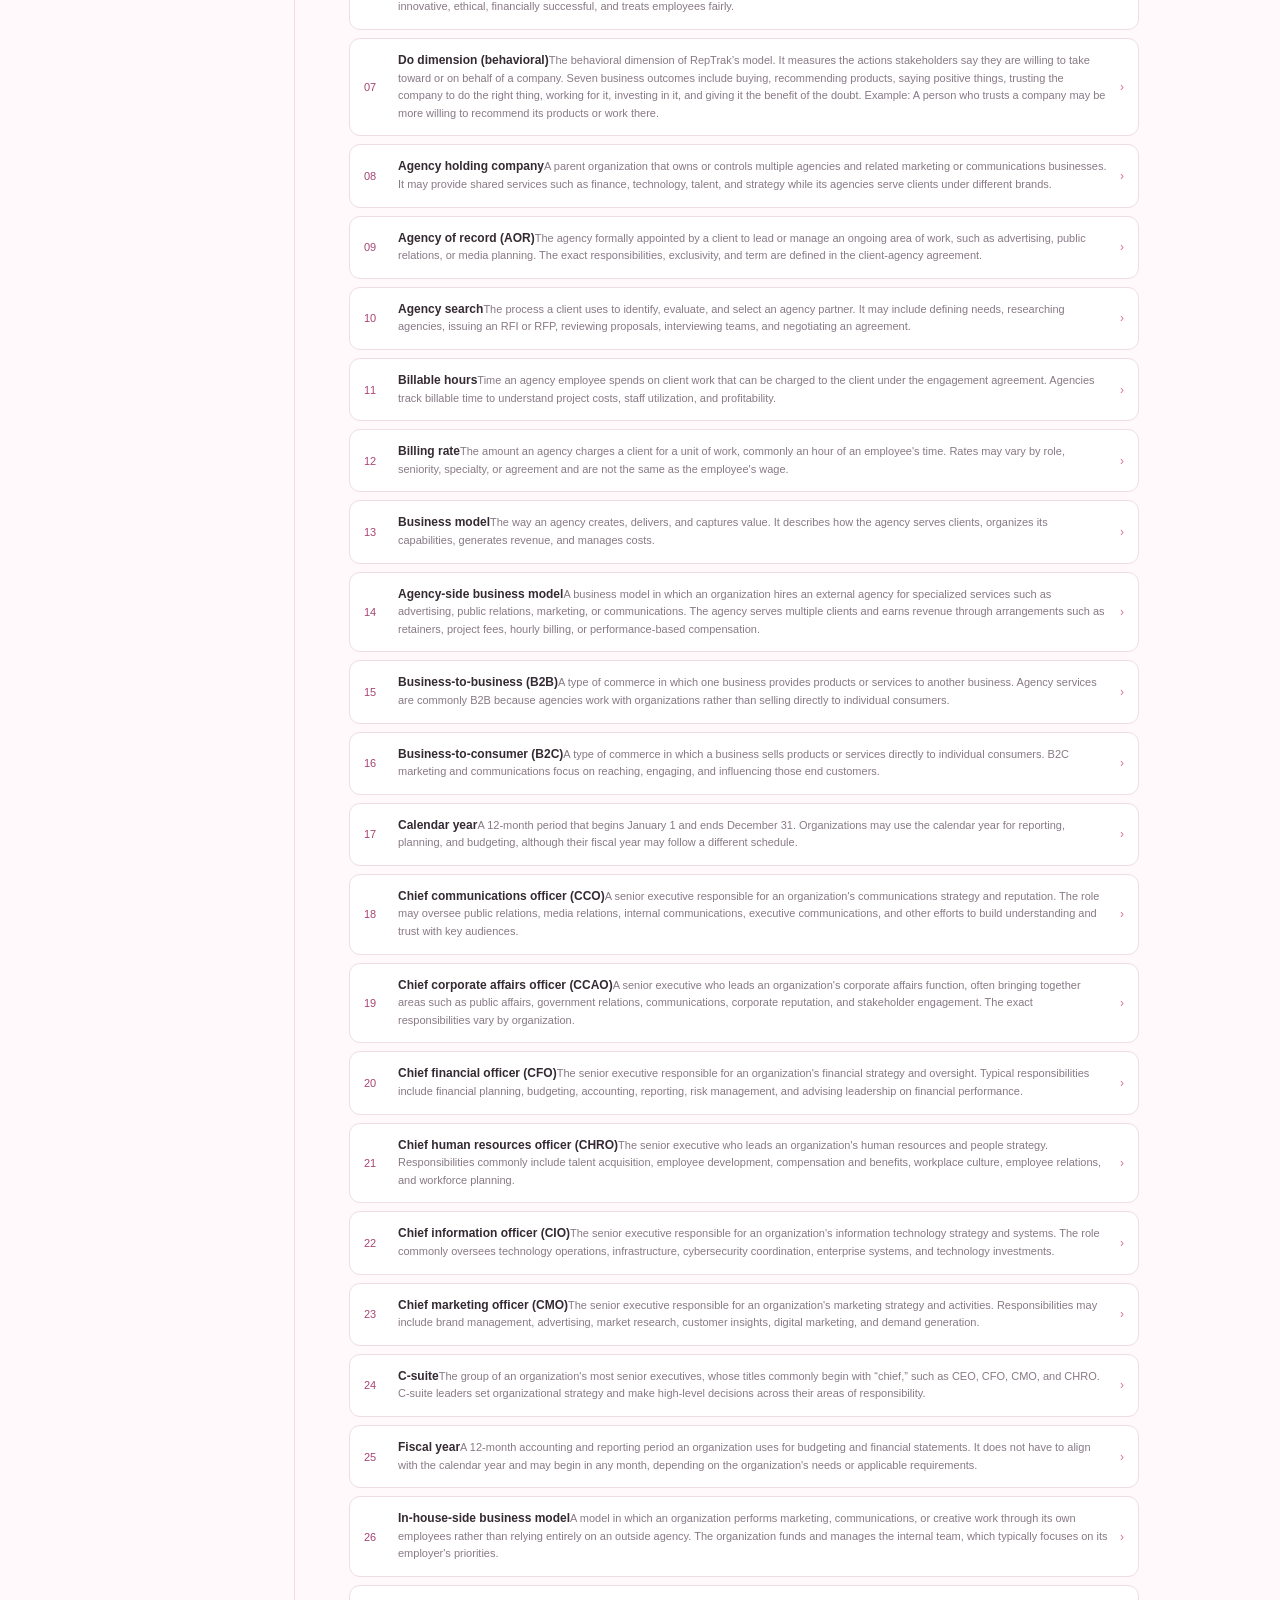
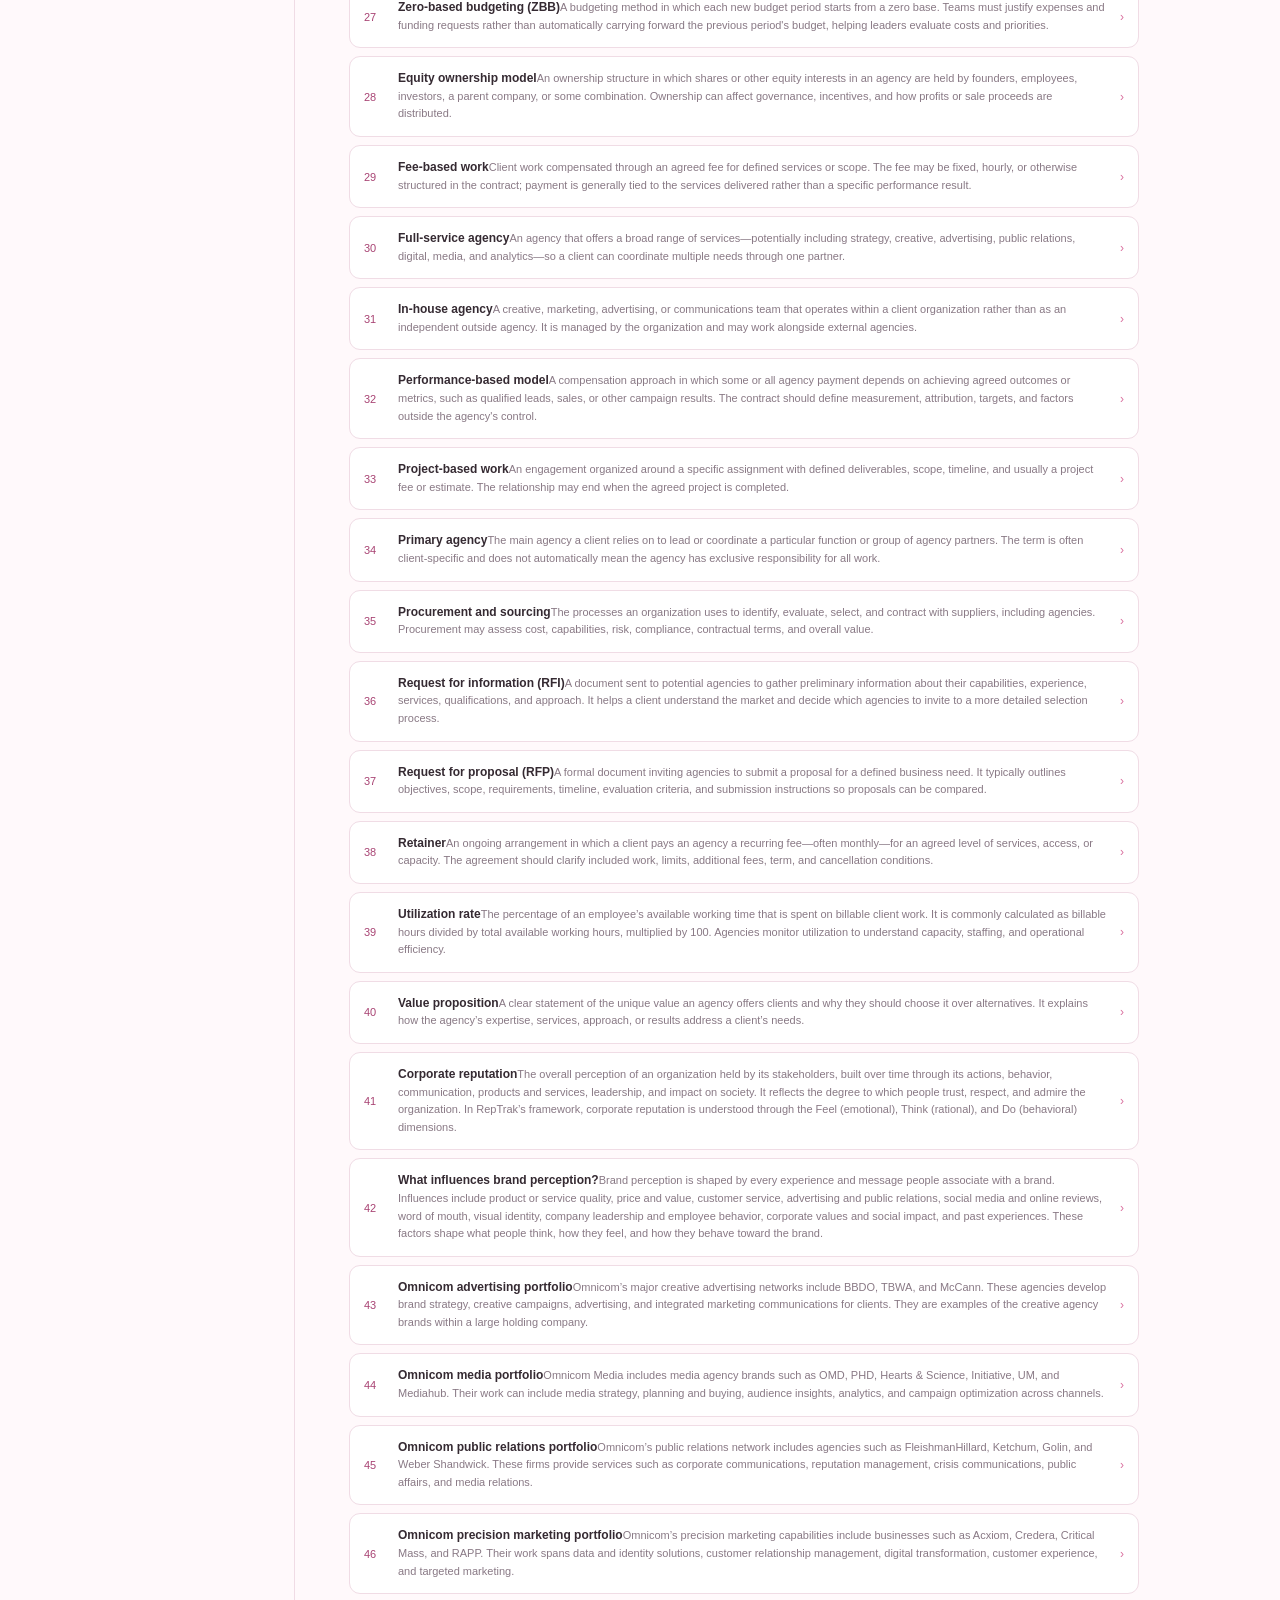
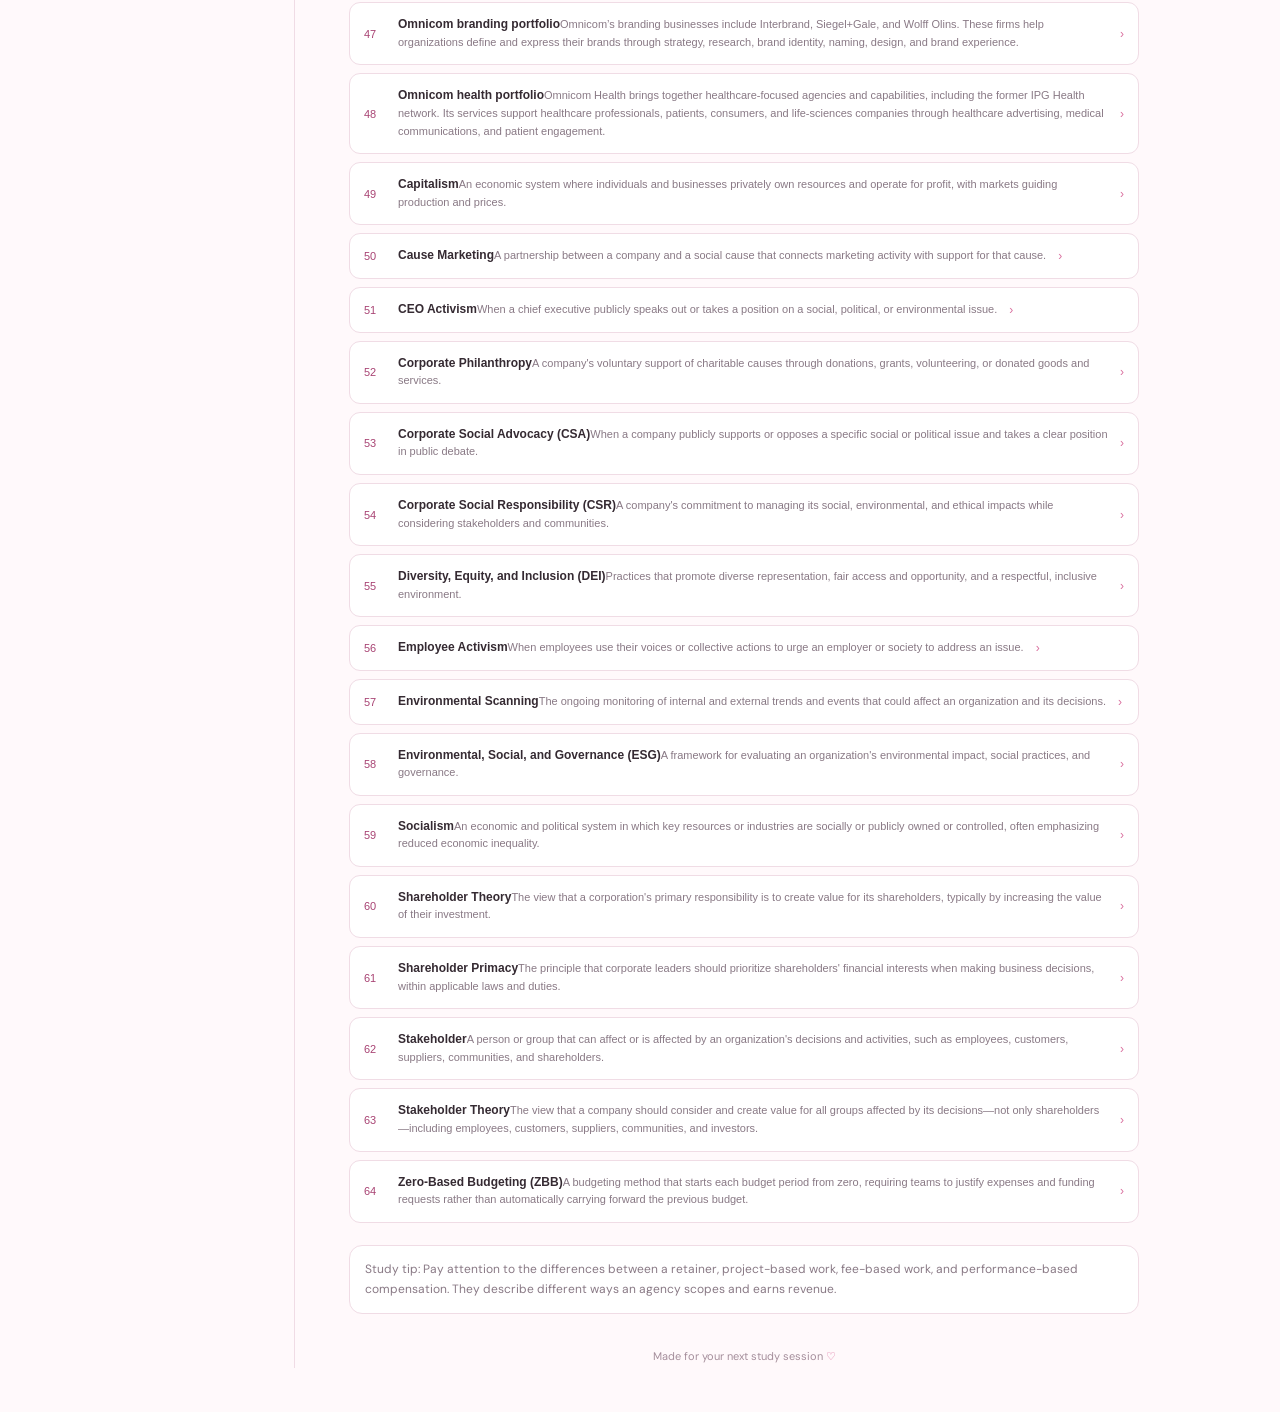
==== commit ef520010: "Add stakeholder and shareholder theory flashcards" ====
--- a/agency-management.html
+++ b/agency-management.html
@@ -14,12 +14,12 @@
 </style>
 </head>
 <body>
-<header class="topbar"><a class="brand" href="index.html"><span class="brand-icon">✿</span> study bloom</a><span class="top-note">Agency Management · 59 terms</span></header>
+<header class="topbar"><a class="brand" href="index.html"><span class="brand-icon">✿</span> study bloom</a><span class="top-note">Agency Management · 64 terms</span></header>
 <main class="layout">
 <aside class="sidebar">
 <p class="eyebrow">YOUR LIBRARY</p><h2>Subjects</h2>
 <a class="subject subject-link" href="index.html"><span>♡</span><span>Investor Relations<br><small>Corporate Finance</small></span><b>88</b></a>
-<a class="subject subject-link" href="agency-management.html" aria-current="page" style="margin-top:9px"><span>✿</span><span>Agency Management<br><small>Agency operations + fees</small></span><b>59</b></a>
+<a class="subject subject-link" href="agency-management.html" aria-current="page" style="margin-top:9px"><span>✿</span><span>Agency Management<br><small>Agency operations + fees</small></span><b>64</b></a>
 <a class="subject subject-link" href="chinese.html" style="margin-top:9px"><span>中</span><span>Chinese HSK 1–4<br><small>Vocabulary + sentence matching</small></span><b>4</b></a>
 <a class="subject subject-link" href="vocabulary.html" style="margin-top:9px"><span>字</span><span>HSK Vocabulary<br><small>Browse all levels 1–8</small></span><b>5,015</b></a>
 <a class="subject subject-link" href="physics.html" style="margin-top:9px"><span>📚</span><span>Physics Chapters<br><small>Chapters 1–4 Review</small></span><b>4</b></a>
@@ -29,13 +29,13 @@
 </aside>
 <section class="study">
 <div class="agency-intro"><p class="eyebrow">CURRENT DECK</p><h1>Agency Management <span>♡</span></h1><p>Learn how agencies are structured, how client work is priced, and how organizations select agency partners.</p></div>
-<div class="heading-row"><div><p class="subheading">Agency operations · 59 cards</p></div><div class="streak">✧ <span id="knownCount">0</span> mastered</div></div>
+<div class="heading-row"><div><p class="subheading">Agency operations · 64 cards</p></div><div class="streak">✧ <span id="knownCount">0</span> mastered</div></div>
 <div class="toolbar"><label class="search"><span>⌕</span><input id="search" placeholder="Find a term..." aria-label="Search terms"></label><button id="shuffle" class="soft-button">⤨ Shuffle</button><button id="reset" class="soft-button">↺ Reset</button></div>
-<div class="progress-wrap"><div class="progress-label"><span id="progressText">Card 1 of 59</span><span id="percent">0% mastered</span></div><div class="progress-track"><div id="progressBar"></div></div></div>
-<button class="flashcard" id="flashcard" aria-label="Flip flashcard" aria-pressed="false"><span class="card-top"><span id="sideLabel">TERM</span><span>CLICK TO FLIP ↻</span></span><span class="card-center"><span class="sparkle">✧</span><span id="cardText">Agency holding company</span></span><span class="card-bottom"><span id="cardIndex">01 / 59</span><span id="flipHint">Tap to reveal definition</span></span></button>
+<div class="progress-wrap"><div class="progress-label"><span id="progressText">Card 1 of 64</span><span id="percent">0% mastered</span></div><div class="progress-track"><div id="progressBar"></div></div></div>
+<button class="flashcard" id="flashcard" aria-label="Flip flashcard" aria-pressed="false"><span class="card-top"><span id="sideLabel">TERM</span><span>CLICK TO FLIP ↻</span></span><span class="card-center"><span class="sparkle">✧</span><span id="cardText">Agency holding company</span></span><span class="card-bottom"><span id="cardIndex">01 / 64</span><span id="flipHint">Tap to reveal definition</span></span></button>
 <div class="controls"><button class="nav-button" id="prev">← Previous</button><button class="nav-button primary" id="next">Next card →</button></div>
 <div class="recall"><p>Did you know this one?</p><div><button class="recall-btn nope" id="review">↻ Need to review</button><button class="recall-btn yep" id="mastered">♡ Got it!</button></div></div>
-<section class="all-cards"><div class="list-heading"><div><p class="eyebrow">QUICK REVIEW</p><h2>All your terms</h2></div><span id="listCount">59 terms</span></div><div id="termList" class="term-list"></div></section>
+<section class="all-cards"><div class="list-heading"><div><p class="eyebrow">QUICK REVIEW</p><h2>All your terms</h2></div><span id="listCount">64 terms</span></div><div id="termList" class="term-list"></div></section>
 <div class="agency-note">Study tip: Pay attention to the differences between a retainer, project-based work, fee-based work, and performance-based compensation. They describe different ways an agency scopes and earns revenue.</div>
 <footer>Made for your next study session <span>♡</span></footer>
 </section></main>
@@ -101,6 +101,12 @@
 {term:"Environmental Scanning",definition:"The ongoing monitoring of internal and external trends and events that could affect an organization and its decisions."},
 {term:"Environmental, Social, and Governance (ESG)",definition:"A framework for evaluating an organization's environmental impact, social practices, and governance."},
 {term:"Socialism",definition:"An economic and political system in which key resources or industries are socially or publicly owned or controlled, often emphasizing reduced economic inequality."}
+,
+{term:"Shareholder Theory",definition:"The view that a corporation's primary responsibility is to create value for its shareholders, typically by increasing the value of their investment."},
+{term:"Shareholder Primacy",definition:"The principle that corporate leaders should prioritize shareholders' financial interests when making business decisions, within applicable laws and duties."},
+{term:"Stakeholder",definition:"A person or group that can affect or is affected by an organization's decisions and activities, such as employees, customers, suppliers, communities, and shareholders."},
+{term:"Stakeholder Theory",definition:"The view that a company should consider and create value for all groups affected by its decisions—not only shareholders—including employees, customers, suppliers, communities, and investors."},
+{term:"Zero-Based Budgeting (ZBB)",definition:"A budgeting method that starts each budget period from zero, requiring teams to justify expenses and funding requests rather than automatically carrying forward the previous budget."}
 ];
 const KEY="study-bloom-agency-management-v1";
 let order=cards.map((_,i)=>i),current=0,flipped=false,filter="";
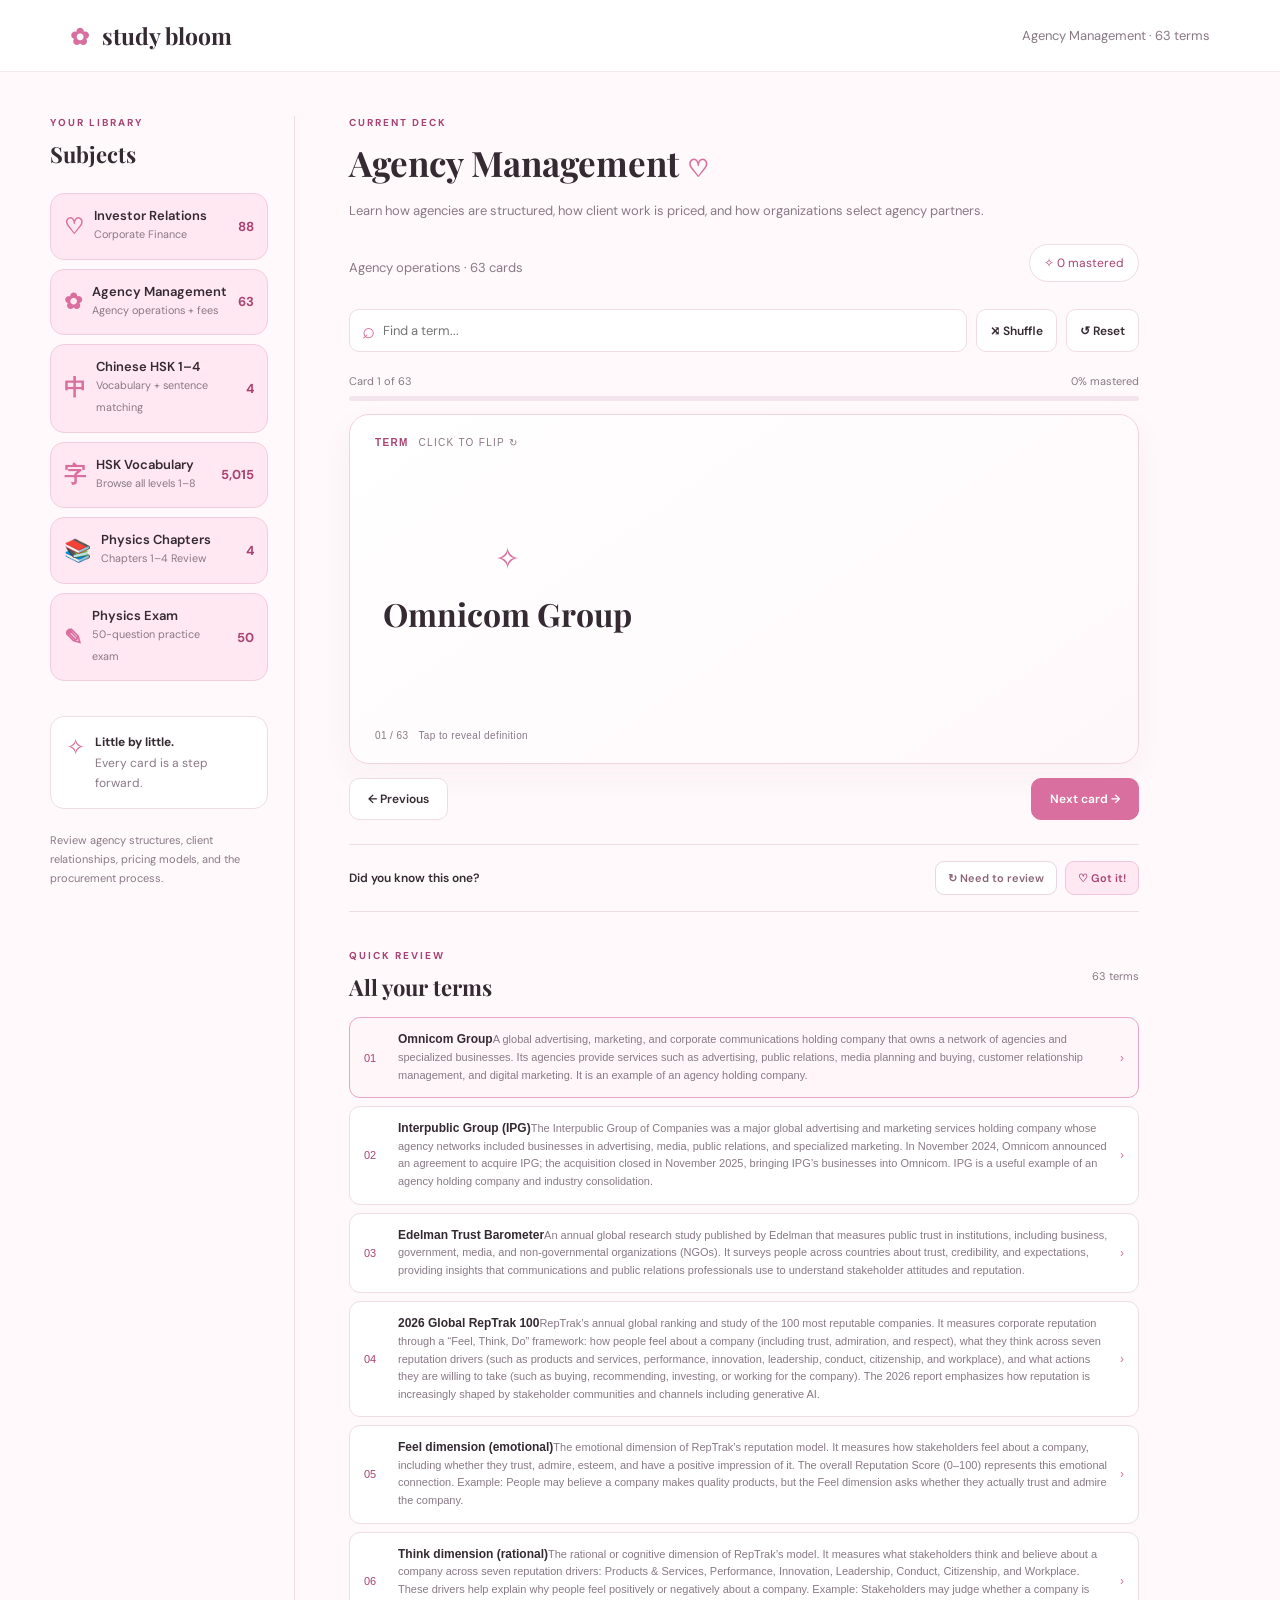
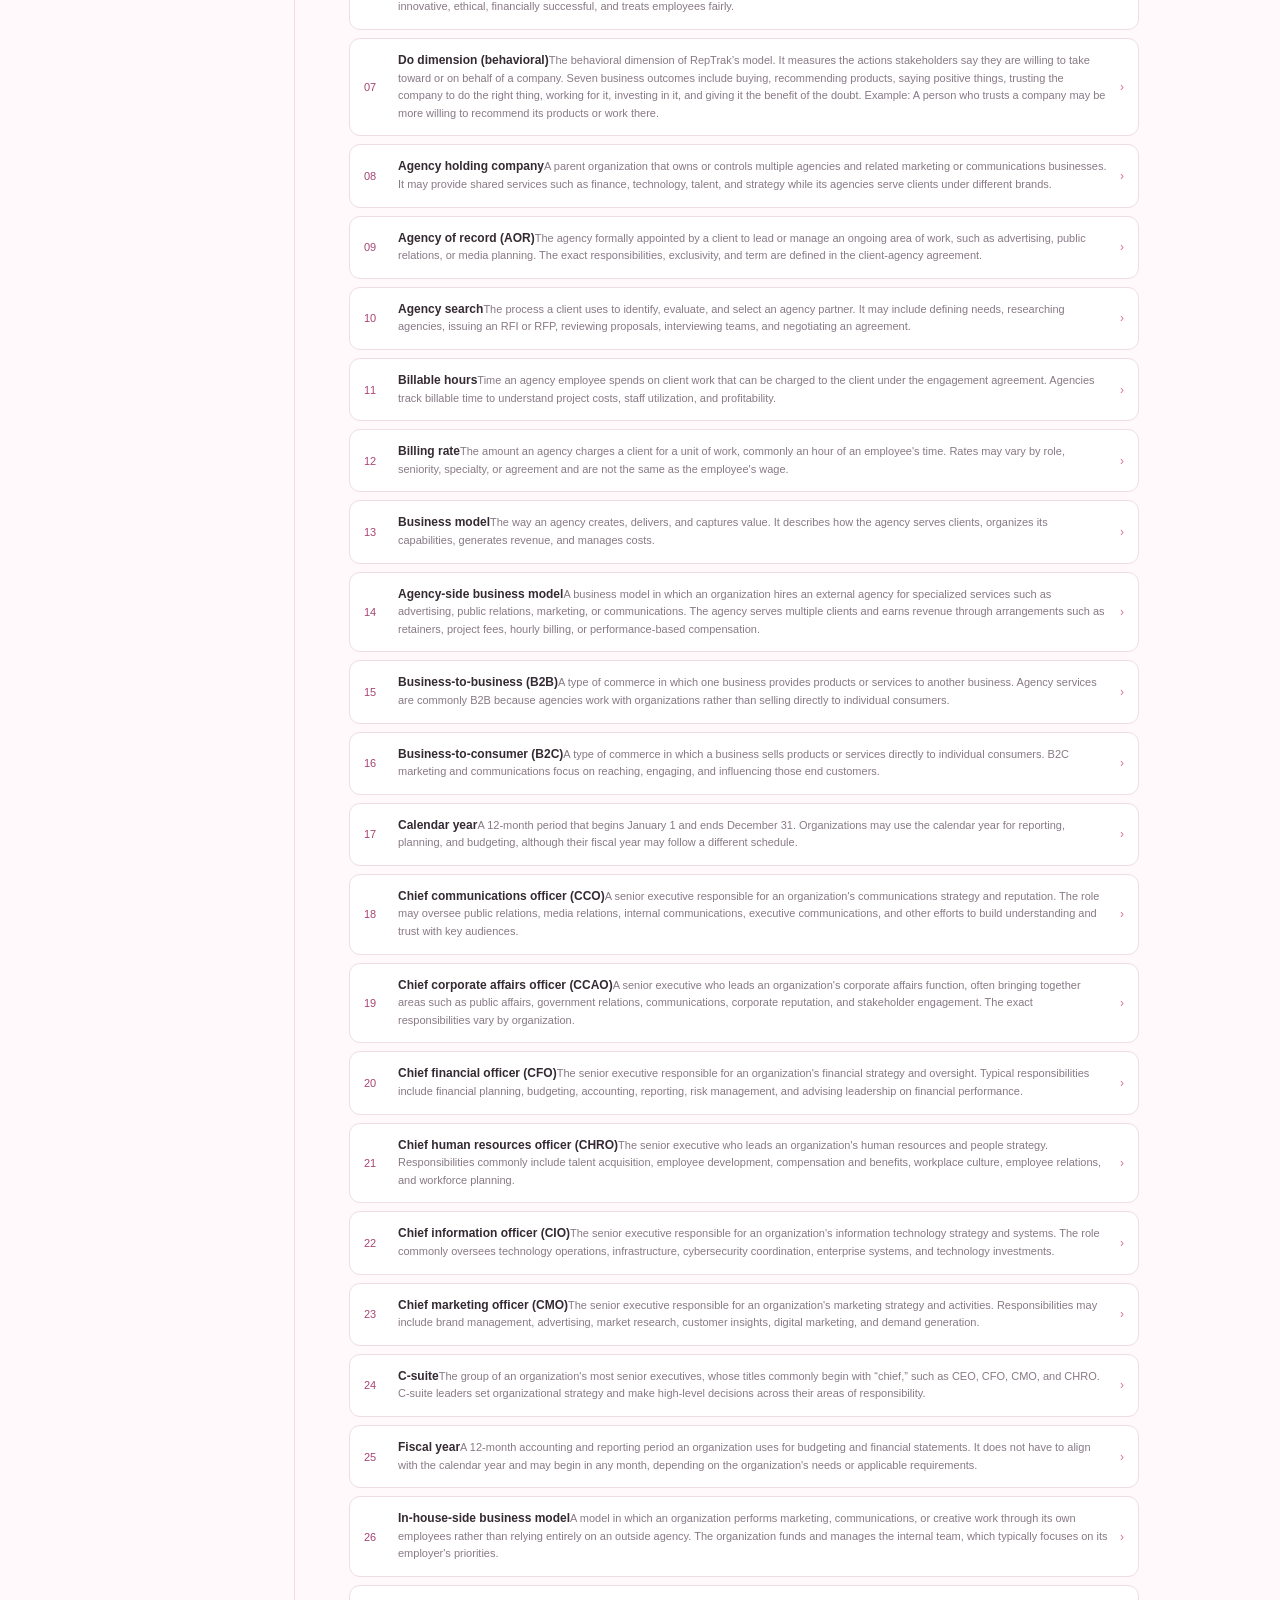
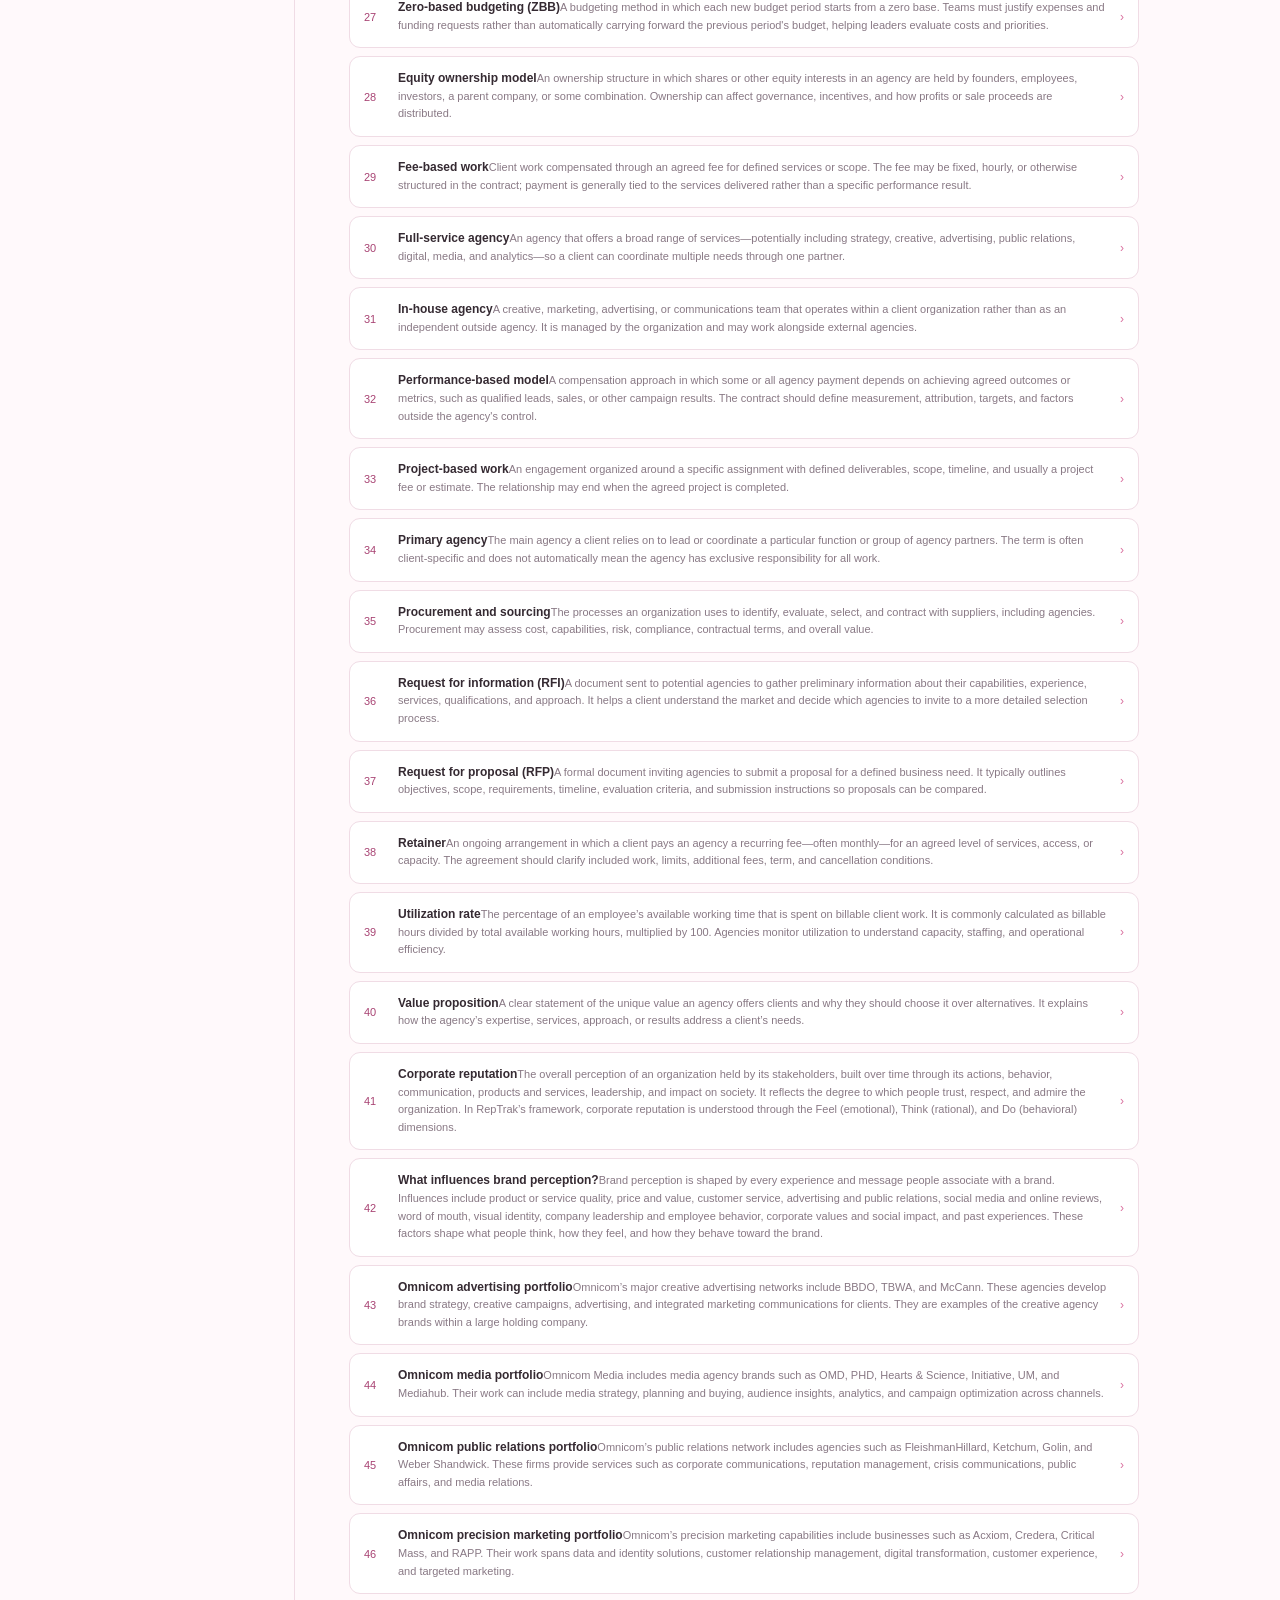
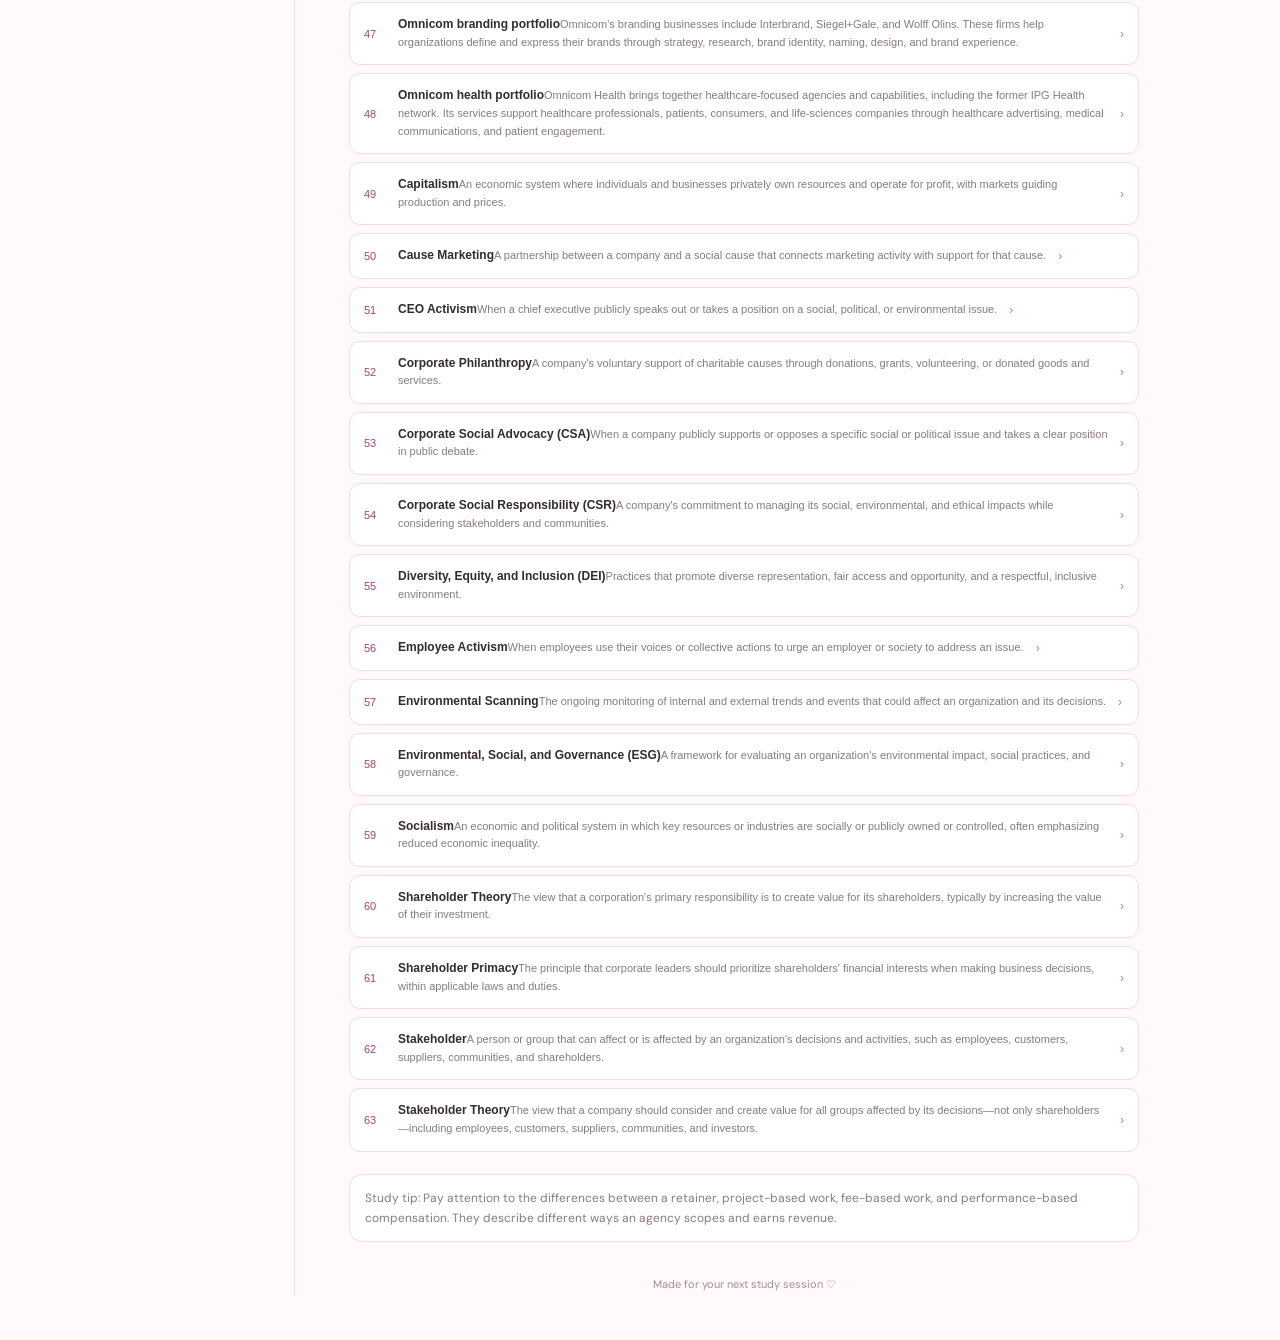
==== commit 9e295a80: "Avoid duplicate zero-based budgeting flashcard" ====
--- a/agency-management.html
+++ b/agency-management.html
@@ -14,12 +14,12 @@
 </style>
 </head>
 <body>
-<header class="topbar"><a class="brand" href="index.html"><span class="brand-icon">✿</span> study bloom</a><span class="top-note">Agency Management · 64 terms</span></header>
+<header class="topbar"><a class="brand" href="index.html"><span class="brand-icon">✿</span> study bloom</a><span class="top-note">Agency Management · 63 terms</span></header>
 <main class="layout">
 <aside class="sidebar">
 <p class="eyebrow">YOUR LIBRARY</p><h2>Subjects</h2>
 <a class="subject subject-link" href="index.html"><span>♡</span><span>Investor Relations<br><small>Corporate Finance</small></span><b>88</b></a>
-<a class="subject subject-link" href="agency-management.html" aria-current="page" style="margin-top:9px"><span>✿</span><span>Agency Management<br><small>Agency operations + fees</small></span><b>64</b></a>
+<a class="subject subject-link" href="agency-management.html" aria-current="page" style="margin-top:9px"><span>✿</span><span>Agency Management<br><small>Agency operations + fees</small></span><b>63</b></a>
 <a class="subject subject-link" href="chinese.html" style="margin-top:9px"><span>中</span><span>Chinese HSK 1–4<br><small>Vocabulary + sentence matching</small></span><b>4</b></a>
 <a class="subject subject-link" href="vocabulary.html" style="margin-top:9px"><span>字</span><span>HSK Vocabulary<br><small>Browse all levels 1–8</small></span><b>5,015</b></a>
 <a class="subject subject-link" href="physics.html" style="margin-top:9px"><span>📚</span><span>Physics Chapters<br><small>Chapters 1–4 Review</small></span><b>4</b></a>
@@ -29,13 +29,13 @@
 </aside>
 <section class="study">
 <div class="agency-intro"><p class="eyebrow">CURRENT DECK</p><h1>Agency Management <span>♡</span></h1><p>Learn how agencies are structured, how client work is priced, and how organizations select agency partners.</p></div>
-<div class="heading-row"><div><p class="subheading">Agency operations · 64 cards</p></div><div class="streak">✧ <span id="knownCount">0</span> mastered</div></div>
+<div class="heading-row"><div><p class="subheading">Agency operations · 63 cards</p></div><div class="streak">✧ <span id="knownCount">0</span> mastered</div></div>
 <div class="toolbar"><label class="search"><span>⌕</span><input id="search" placeholder="Find a term..." aria-label="Search terms"></label><button id="shuffle" class="soft-button">⤨ Shuffle</button><button id="reset" class="soft-button">↺ Reset</button></div>
-<div class="progress-wrap"><div class="progress-label"><span id="progressText">Card 1 of 64</span><span id="percent">0% mastered</span></div><div class="progress-track"><div id="progressBar"></div></div></div>
-<button class="flashcard" id="flashcard" aria-label="Flip flashcard" aria-pressed="false"><span class="card-top"><span id="sideLabel">TERM</span><span>CLICK TO FLIP ↻</span></span><span class="card-center"><span class="sparkle">✧</span><span id="cardText">Agency holding company</span></span><span class="card-bottom"><span id="cardIndex">01 / 64</span><span id="flipHint">Tap to reveal definition</span></span></button>
+<div class="progress-wrap"><div class="progress-label"><span id="progressText">Card 1 of 63</span><span id="percent">0% mastered</span></div><div class="progress-track"><div id="progressBar"></div></div></div>
+<button class="flashcard" id="flashcard" aria-label="Flip flashcard" aria-pressed="false"><span class="card-top"><span id="sideLabel">TERM</span><span>CLICK TO FLIP ↻</span></span><span class="card-center"><span class="sparkle">✧</span><span id="cardText">Agency holding company</span></span><span class="card-bottom"><span id="cardIndex">01 / 63</span><span id="flipHint">Tap to reveal definition</span></span></button>
 <div class="controls"><button class="nav-button" id="prev">← Previous</button><button class="nav-button primary" id="next">Next card →</button></div>
 <div class="recall"><p>Did you know this one?</p><div><button class="recall-btn nope" id="review">↻ Need to review</button><button class="recall-btn yep" id="mastered">♡ Got it!</button></div></div>
-<section class="all-cards"><div class="list-heading"><div><p class="eyebrow">QUICK REVIEW</p><h2>All your terms</h2></div><span id="listCount">64 terms</span></div><div id="termList" class="term-list"></div></section>
+<section class="all-cards"><div class="list-heading"><div><p class="eyebrow">QUICK REVIEW</p><h2>All your terms</h2></div><span id="listCount">63 terms</span></div><div id="termList" class="term-list"></div></section>
 <div class="agency-note">Study tip: Pay attention to the differences between a retainer, project-based work, fee-based work, and performance-based compensation. They describe different ways an agency scopes and earns revenue.</div>
 <footer>Made for your next study session <span>♡</span></footer>
 </section></main>
@@ -105,8 +105,7 @@
 {term:"Shareholder Theory",definition:"The view that a corporation's primary responsibility is to create value for its shareholders, typically by increasing the value of their investment."},
 {term:"Shareholder Primacy",definition:"The principle that corporate leaders should prioritize shareholders' financial interests when making business decisions, within applicable laws and duties."},
 {term:"Stakeholder",definition:"A person or group that can affect or is affected by an organization's decisions and activities, such as employees, customers, suppliers, communities, and shareholders."},
-{term:"Stakeholder Theory",definition:"The view that a company should consider and create value for all groups affected by its decisions—not only shareholders—including employees, customers, suppliers, communities, and investors."},
-{term:"Zero-Based Budgeting (ZBB)",definition:"A budgeting method that starts each budget period from zero, requiring teams to justify expenses and funding requests rather than automatically carrying forward the previous budget."}
+{term:"Stakeholder Theory",definition:"The view that a company should consider and create value for all groups affected by its decisions—not only shareholders—including employees, customers, suppliers, communities, and investors."}
 ];
 const KEY="study-bloom-agency-management-v1";
 let order=cards.map((_,i)=>i),current=0,flipped=false,filter="";
